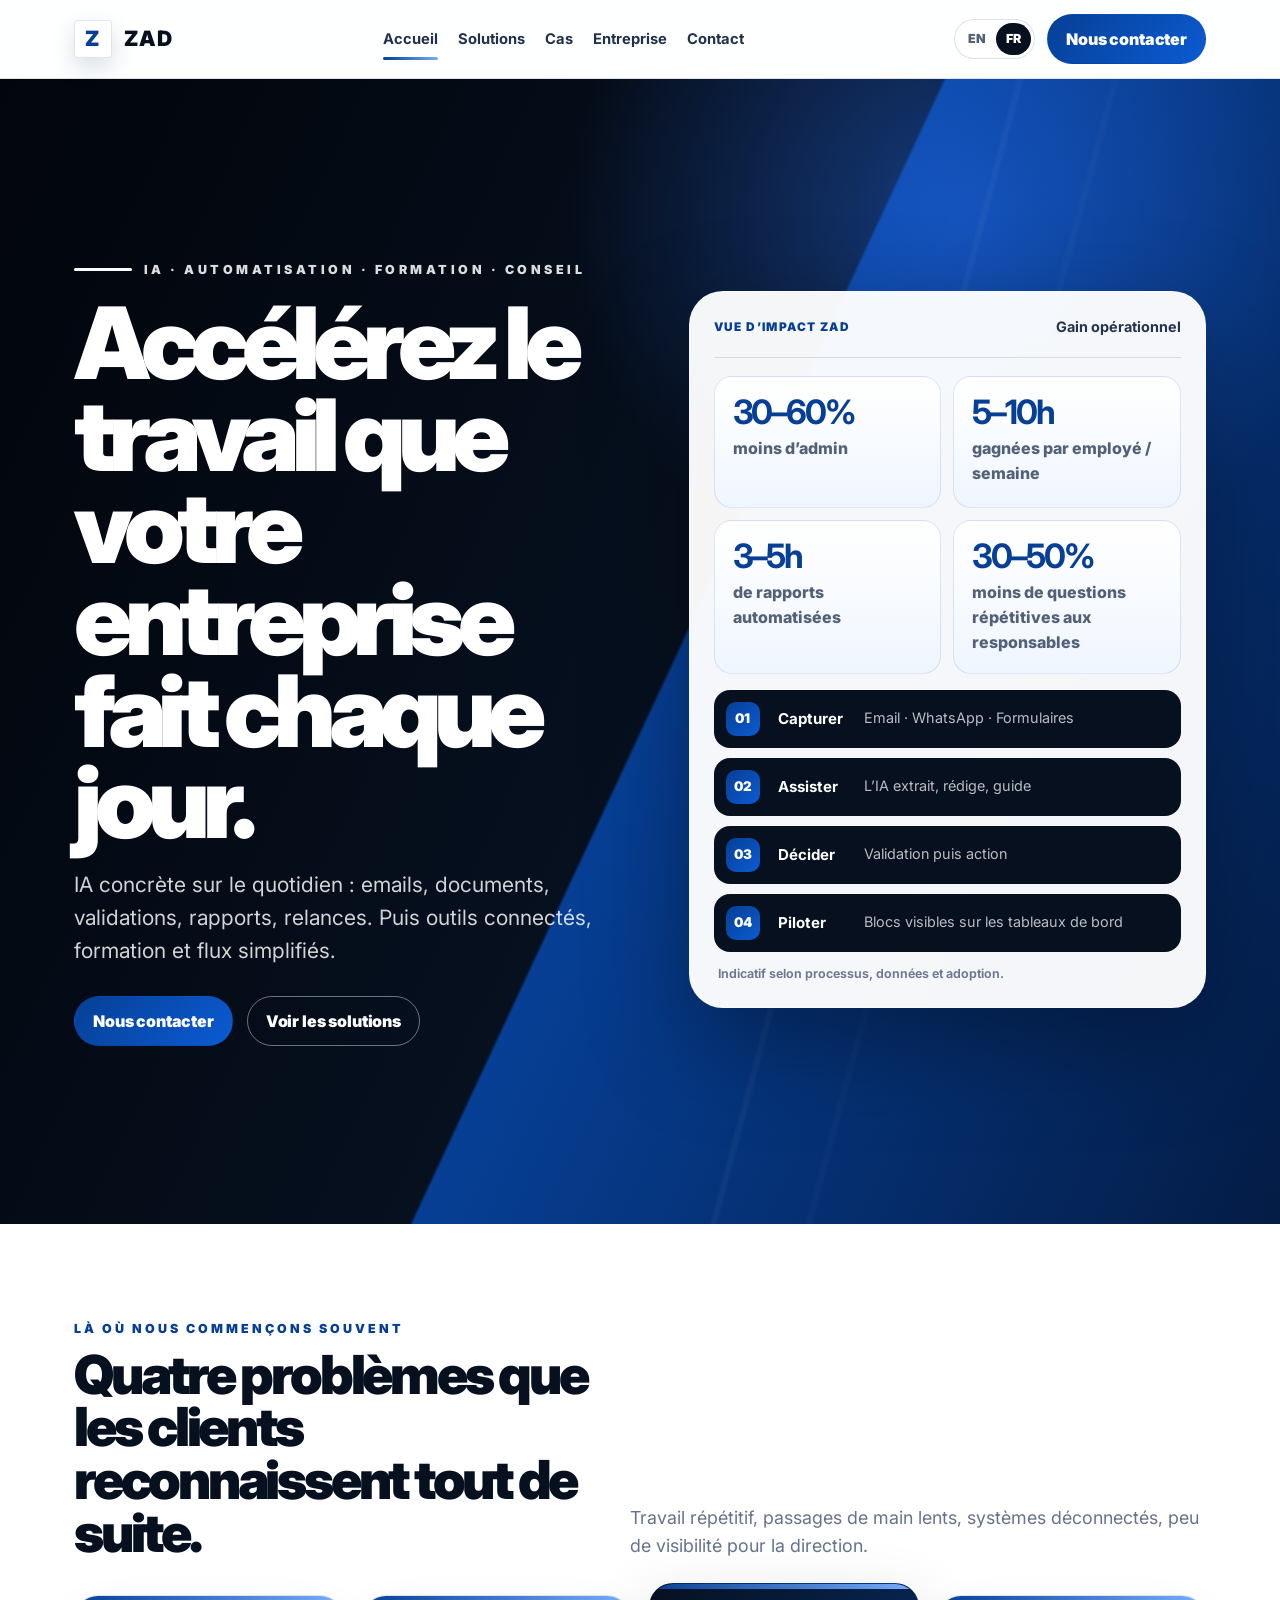
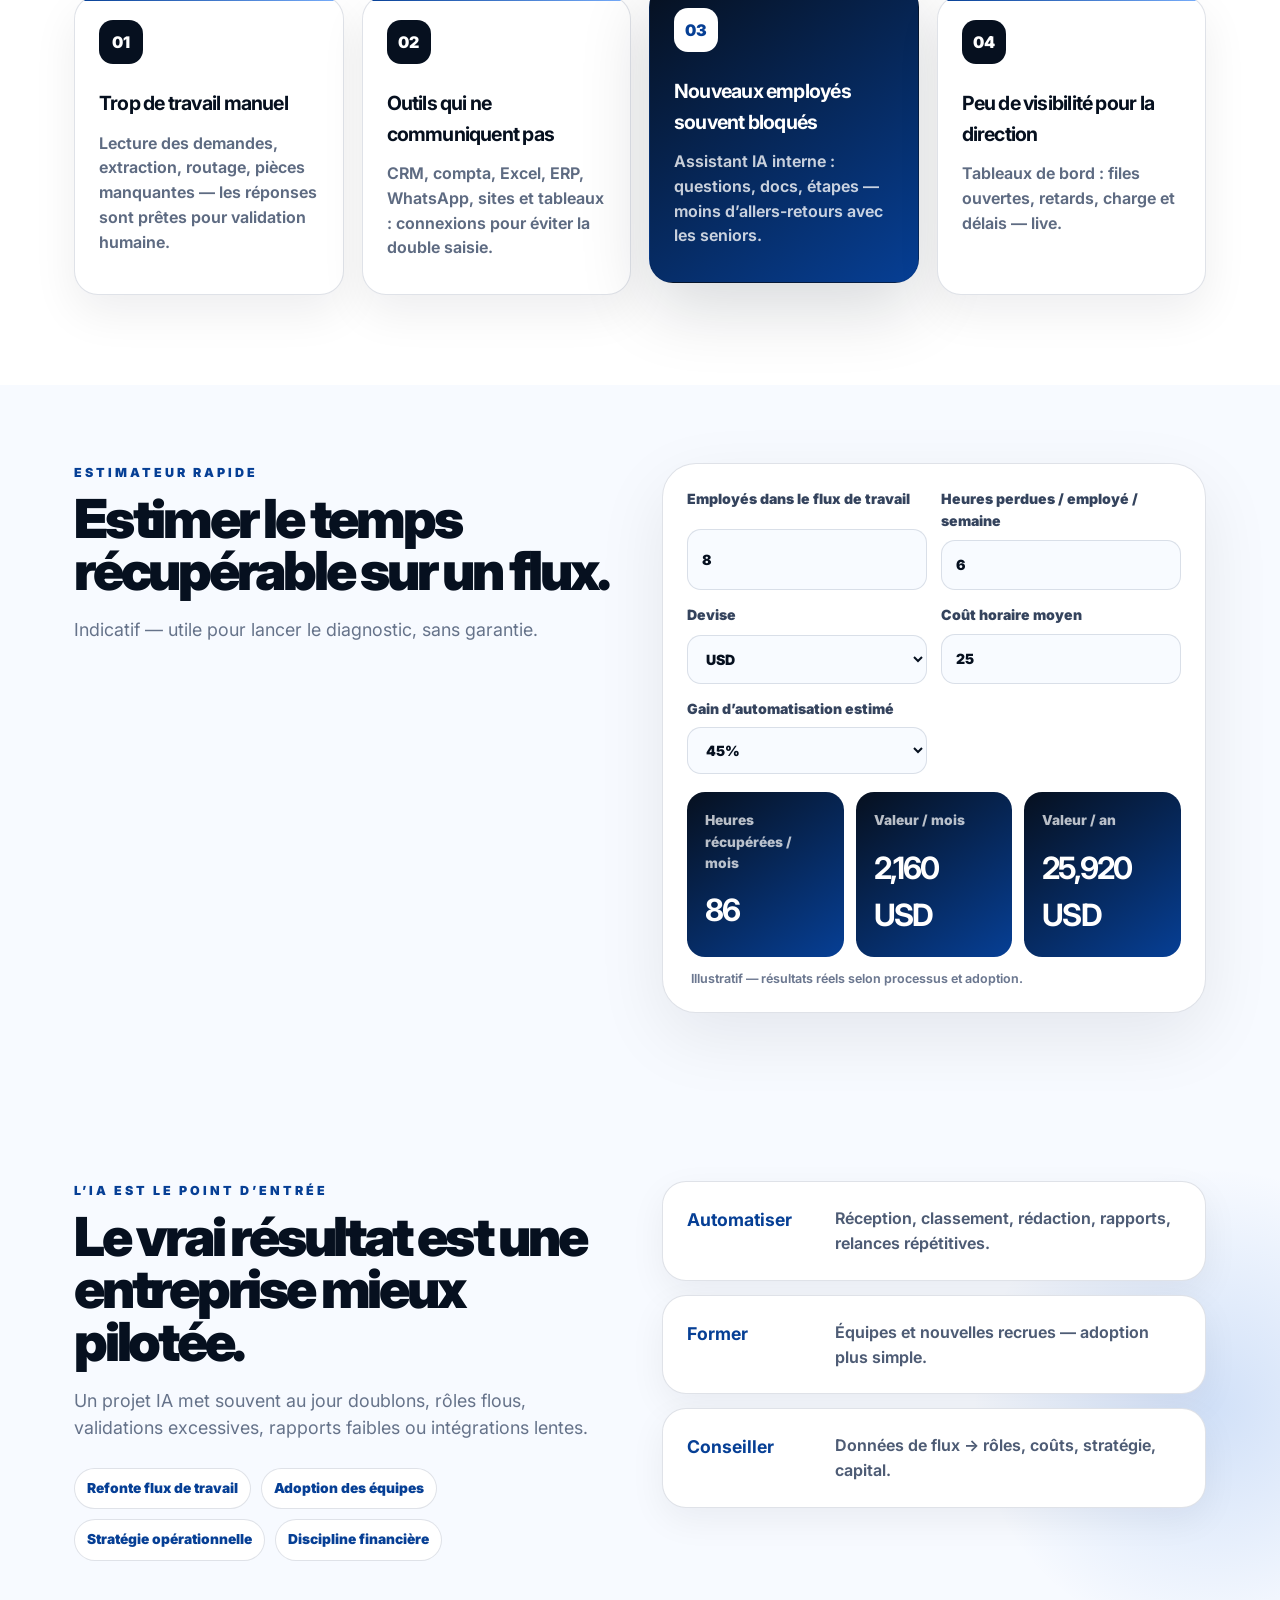
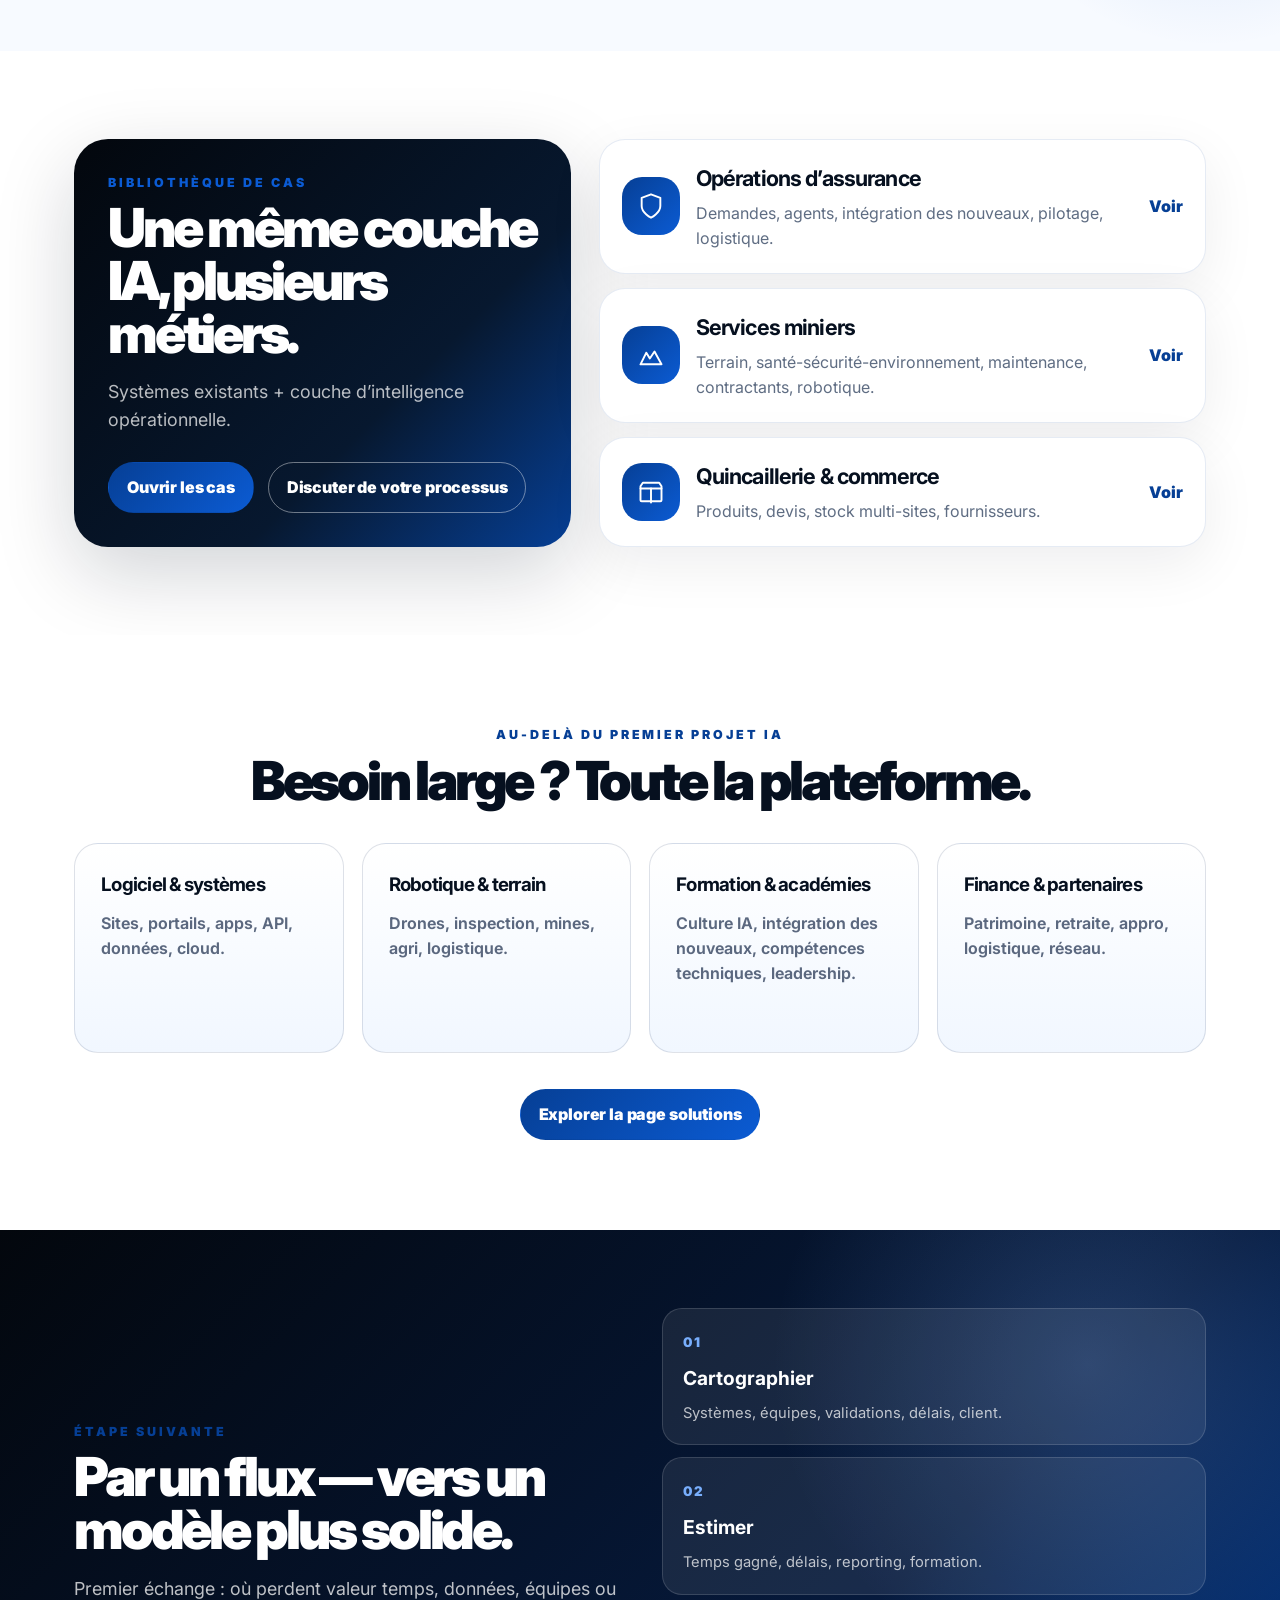
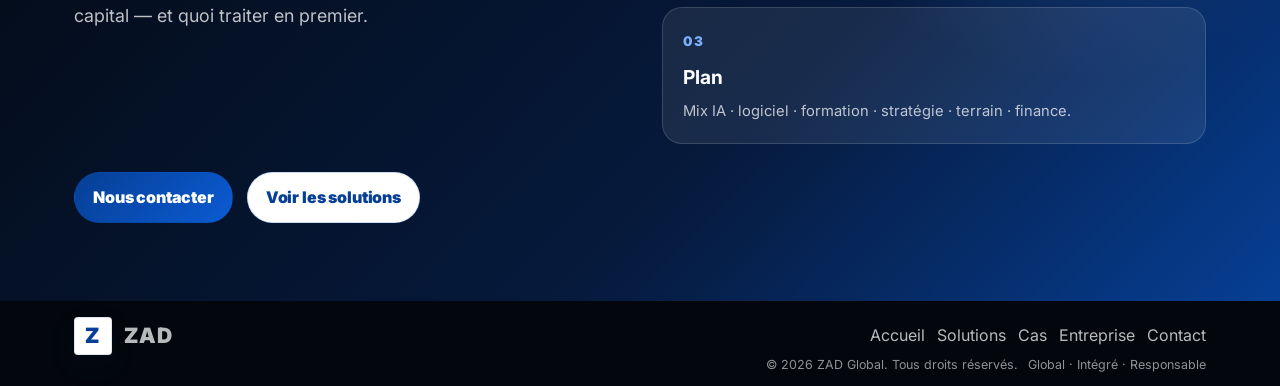
==== fr/index.html @ 989c5c4b "fr: clearer vocabulary, replace HSE anglicisms, align intake hints" ====
<!DOCTYPE html>

<html lang="fr">
<head>
<meta charset="utf-8"/>
<meta content="width=device-width, initial-scale=1" name="viewport"/>
<title>ZAD Global — IA pratique, logiciel, formation &amp; conseil</title>
<meta content="IA, logiciel, automatisation, formation, stratégie, robotique et finance — pour accélérer le travail réel." name="description"/>
<link href="https://fonts.googleapis.com" rel="preconnect"/>
<link crossorigin="" href="https://fonts.gstatic.com" rel="preconnect"/>
<link href="https://fonts.googleapis.com/css2?family=Inter:wght@500;650;700;800;900&amp;display=swap" rel="stylesheet"/>
<link href="../styles.css" rel="stylesheet"/>
</head>
<body><header class="site-header">
<div class="container navbar">
<a aria-label="Accueil ZAD" class="logo" href="index.html"><span class="logo-mark">Z</span><span>ZAD</span></a>
<nav class="nav-links" data-nav-links=""><a class="active" href="index.html">Accueil</a><a class="" href="services.html">Solutions</a><a class="" href="cases.html">Cas</a><a class="" href="about.html">Entreprise</a><a class="" href="contact.html">Contact</a></nav>
<div class="nav-actions">
<div aria-label="Choix de langue" class="lang-switch"><a class="" href="../index.html">EN</a><a class="active" href="index.html">FR</a></div>
<a class="btn btn-primary" href="contact.html">Nous contacter</a>
<button aria-expanded="false" class="menu-btn" data-menu-button="">Menu</button>
</div>
</div>
</header>
<main>
<section class="hero hero-v5">
<div class="container hero-inner v5-hero-inner">
<div class="hero-copy">
<div class="eyebrow">IA · Automatisation · Formation · Conseil</div>
<h1>Accélérez le travail que votre entreprise fait chaque jour.</h1>
<p class="lede">IA concrète sur le quotidien : emails, documents, validations, rapports, relances. Puis outils connectés, formation et flux simplifiés.</p>
<div class="hero-cta"><a class="btn btn-primary" href="contact.html">Nous contacter</a><a class="btn btn-outline" href="services.html">Voir les solutions</a></div>
<div class="mobile-proof-row"><div><strong>30–60%</strong><span>moins d’admin</span></div><div><strong>5–10h</strong><span>gagnées par employé / semaine</span></div></div>
</div>
<div aria-label="Vue d’impact ZAD" class="home-command-card">
<div class="command-head"><span>Vue d’impact ZAD</span><strong>Gain opérationnel</strong></div>
<div class="command-metrics">
<div><strong data-count-range="30–60%">30–60%</strong><span>moins d’admin</span></div>
<div><strong data-count-range="5–10h">5–10h</strong><span>gagnées par employé / semaine</span></div>
<div><strong data-count-range="3–5h">3–5h</strong><span>de rapports automatisées</span></div>
<div><strong data-count-range="30–50%">30–50%</strong><span>moins de questions répétitives aux responsables</span></div>
</div>
<div class="command-flow">
<div><small>01</small><b>Capturer</b><span>Email · WhatsApp · Formulaires</span></div>
<div><small>02</small><b>Assister</b><span>L’IA extrait, rédige, guide</span></div>
<div><small>03</small><b>Décider</b><span>Validation puis action</span></div>
<div><small>04</small><b>Piloter</b><span>Blocs visibles sur les tableaux de bord</span></div>
</div>
<p class="mini-disclaimer">Indicatif selon processus, données et adoption.</p>
</div>
</div>
</section>
<section class="white practical-starts">
<div class="container">
<div class="section-head-row">
<div>
<p class="section-kicker">Là où nous commençons souvent</p>
<h2 class="section-title">Quatre problèmes que les clients reconnaissent tout de suite.</h2>
</div>
<p class="section-lede">Travail répétitif, passages de main lents, systèmes déconnectés, peu de visibilité pour la direction.</p>
</div>
<div class="start-grid mt-36">
<article class="start-card"><span>01</span><h3>Trop de travail manuel</h3><p>Lecture des demandes, extraction, routage, pièces manquantes — les réponses sont prêtes pour validation humaine.</p></article>
<article class="start-card"><span>02</span><h3>Outils qui ne communiquent pas</h3><p>CRM, compta, Excel, ERP, WhatsApp, sites et tableaux : connexions pour éviter la double saisie.</p></article>
<article class="start-card featured"><span>03</span><h3>Nouveaux employés souvent bloqués</h3><p>Assistant IA interne : questions, docs, étapes — moins d’allers-retours avec les seniors.</p></article>
<article class="start-card"><span>04</span><h3>Peu de visibilité pour la direction</h3><p>Tableaux de bord : files ouvertes, retards, charge et délais — live.</p></article>
</div>
</div>
</section>
<section class="light roi-section" data-reveal="">
<div class="container split align-start">
<div>
<p class="section-kicker">Estimateur rapide</p>
<h2 class="section-title">Estimer le temps récupérable sur un flux.</h2>
<p class="section-lede">Indicatif — utile pour lancer le diagnostic, sans garantie.</p>
</div>
<div class="roi-calculator" data-roi-calculator="">
<div class="roi-grid">
<label>Employés dans le flux de travail<input data-roi-employees="" min="1" type="number" value="8"/></label>
<label>Heures perdues / employé / semaine<input data-roi-hours="" min="0" step="0.5" type="number" value="6"/></label>
<label>Devise<select data-roi-currency=""><option value="USD">USD</option><option selected="" value="EUR">EUR</option><option value="GBP">GBP</option><option value="CAD">CAD</option><option value="XOF">XOF</option><option value="NGN">NGN</option><option value="GHS">GHS</option><option value="ZAR">ZAR</option><option value="RWF">RWF</option></select></label>
<label>Coût horaire moyen<input data-roi-rate="" min="0" type="number" value="25"/></label>
<label>Gain d’automatisation estimé<select data-roi-lift=""><option value="0.3">30%</option><option selected="" value="0.45">45%</option><option value="0.6">60%</option></select></label>
</div>
<div class="roi-results">
<div><span>Heures récupérées / mois</span><strong data-roi-monthly-hours="">86</strong></div>
<div><span>Valeur / mois</span><strong data-roi-monthly-value="">2 160 EUR</strong></div>
<div><span>Valeur / an</span><strong data-roi-yearly-value="">25 920 EUR</strong></div>
</div>
<p class="mini-disclaimer">Illustratif — résultats réels selon processus et adoption.</p>
</div>
</div>
</section>
<section class="light ai-entry-section">
<div class="container split align-start">
<div>
<p class="section-kicker">L’IA est le point d’entrée</p>
<h2 class="section-title">Le vrai résultat est une entreprise mieux pilotée.</h2>
<p class="section-lede">Un projet IA met souvent au jour doublons, rôles flous, validations excessives, rapports faibles ou intégrations lentes.</p>
<div class="mini-pill-row"><span>Refonte flux de travail</span><span>Adoption des équipes</span><span>Stratégie opérationnelle</span><span>Discipline financière</span></div>
</div>
<div class="lift-pane">
<div class="lift-row"><strong>Automatiser</strong><span>Réception, classement, rédaction, rapports, relances répétitives.</span></div>
<div class="lift-row"><strong>Former</strong><span>Équipes et nouvelles recrues — adoption plus simple.</span></div>
<div class="lift-row"><strong>Conseiller</strong><span>Données de flux → rôles, coûts, stratégie, capital.</span></div>
</div>
</div>
</section>
<section class="white home-case-teaser case-library-teaser" data-reveal="">
<div class="container">
<div class="case-library-panel">
<div class="case-library-copy">
<p class="section-kicker">Bibliothèque de cas</p>
<h2 class="section-title">Une même couche IA, plusieurs métiers.</h2>
<p class="section-lede">Systèmes existants + couche d’intelligence opérationnelle.</p>
<div class="hero-cta"><a class="btn btn-primary" href="cases.html">Ouvrir les cas</a><a class="btn btn-outline" href="contact.html">Discuter de votre processus</a></div>
</div>
<div aria-label="Cas d’usage principaux" class="case-library-cards">
<a class="case-library-card" href="cases.html#insurance"><span class="case-icon" aria-hidden="true"><svg xmlns="http://www.w3.org/2000/svg" viewBox="0 0 24 24" fill="none" stroke="currentColor" stroke-width="1.65" stroke-linecap="round" stroke-linejoin="round"><path d="M12 22s8-4 8-10V5l-8-3-8 3v7c0 6 8 10 8 10z"/></svg></span><div><h3>Opérations d’assurance</h3><p>Demandes, agents, intégration des nouveaux, pilotage, logistique.</p></div><span>Voir</span></a>
<a class="case-library-card" href="cases.html#mining"><span class="case-icon" aria-hidden="true"><svg xmlns="http://www.w3.org/2000/svg" viewBox="0 0 24 24" fill="none" stroke="currentColor" stroke-width="1.65" stroke-linecap="round" stroke-linejoin="round"><path d="M3 20h18l-6-11-4 6-3-5-5 10z"/></svg></span><div><h3>Services miniers</h3><p>Terrain, santé-sécurité-environnement, maintenance, contractants, robotique.</p></div><span>Voir</span></a>
<a class="case-library-card" href="cases.html#commerce"><span class="case-icon" aria-hidden="true"><svg xmlns="http://www.w3.org/2000/svg" viewBox="0 0 24 24" fill="none" stroke="currentColor" stroke-width="1.65" stroke-linecap="round" stroke-linejoin="round"><path d="M3 9h18v10a1 1 0 0 1-1 1H4a1 1 0 0 1-1-1V9z"/><path d="M3 9V7l2-3h14l2 3v2"/><path d="M12 9v12"/></svg></span><div><h3>Quincaillerie &amp; commerce</h3><p>Produits, devis, stock multi-sites, fournisseurs.</p></div><span>Voir</span></a>
</div>
</div>
</div>
</section>
<section class="white home-broader-platform">
<div class="container">
<p class="section-kicker center">Au-delà du premier projet IA</p>
<h2 class="section-title max-center center">Besoin large ? Toute la plateforme.</h2>
<div class="broad-grid mt-36">
<article><h3>Logiciel &amp; systèmes</h3><p>Sites, portails, apps, API, données, cloud.</p></article>
<article><h3>Robotique &amp; terrain</h3><p>Drones, inspection, mines, agri, logistique.</p></article>
<article><h3>Formation &amp; académies</h3><p>Culture IA, intégration des nouveaux, compétences techniques, leadership.</p></article>
<article><h3>Finance &amp; partenaires</h3><p>Patrimoine, retraite, appro, logistique, réseau.</p></article>
</div>
<div class="center mt-36"><a class="btn btn-primary" href="services.html#service-map">Explorer la page solutions</a></div>
</div>
</section>
<section class="band-dark compact-band">
<div class="container split">
<div>
<p class="section-kicker">Étape suivante</p>
<h2 class="section-title">Par un flux — vers un modèle plus solide.</h2>
<p class="section-lede">Premier échange : où perdent valeur temps, données, équipes ou capital — et quoi traiter en premier.</p>
</div>
<div class="process compact-process"><div class="step"><small>01</small><strong>Cartographier</strong><p>Systèmes, équipes, validations, délais, client.</p></div><div class="step"><small>02</small><strong>Estimer</strong><p>Temps gagné, délais, reporting, formation.</p></div><div class="step"><small>03</small><strong>Plan</strong><p>Mix IA · logiciel · formation · stratégie · terrain · finance.</p></div></div>
</div>
<div class="container"><div class="hero-cta"><a class="btn btn-primary" href="contact.html">Nous contacter</a><a class="btn btn-secondary" href="services.html">Voir les solutions</a></div></div>
</section>
</main>
<footer class="footer">
<div class="container">
<div class="footer-grid">
<div>
<a aria-label="Accueil ZAD" class="logo" href="index.html"><span class="logo-mark">Z</span><span>ZAD</span></a>
<p>Technologie, équipes, terrain et capital — un partenaire intégré.</p>
<form class="newsletter" data-static-form=""><input placeholder="Votre email" type="email"/><button class="btn btn-primary" type="submit">Envoyer</button></form>
</div>
<div><h4>Navigation</h4><div class="footer-links"><a href="index.html">Accueil</a><a href="services.html">Solutions</a><a href="cases.html">Cas</a><a href="about.html">Entreprise</a><a href="contact.html">Contact</a></div></div>
<div><h4>Solutions</h4><div class="footer-links"><a href="services.html#digital">Logiciel &amp; IA</a><a href="services.html#robotics">Robotique &amp; terrain</a><a href="services.html#people">Formation</a><a href="services.html#strategy">Stratégie</a><a href="services.html#capital">Finance &amp; partenaires</a></div></div>
<div><h4>Contact</h4><p>info@zadglobal.org<br/>Kigali Heights, 4th Floor East Wing<br/>Kigali, Rwanda</p><div class="footer-links"><a href="contact.html">Envoyer un message</a></div></div>
</div>
<div class="footer-bottom"><span>© 2026 ZAD Global. Tous droits réservés.</span><span>Global · Intégré · Responsable</span></div>
</div>
</footer>
<script src="../script.js"></script></body></html>
---- styles.css ----
:root {
  --ink: #06101f;
  --black: #03070d;
  --navy: #061a3d;
  --blue: #063f95;
  --blue-2: #0b5bd3;
  --blue-3: #78aefc;
  --ice: #eef5ff;
  --paper: #ffffff;
  --muted: #66738a;
  --line: rgba(9, 37, 82, .13);
  --shadow: 0 24px 70px rgba(6, 16, 31, .16);
  --radius-xl: 34px;
  --radius-lg: 24px;
  --radius-md: 18px;
  --max: 1180px;
}

* { box-sizing: border-box; }
html { scroll-behavior: smooth; }
body {
  margin: 0;
  font-family: Inter, ui-sans-serif, system-ui, -apple-system, BlinkMacSystemFont, "Segoe UI", sans-serif;
  color: var(--ink);
  background: #f7faff;
  line-height: 1.55;
}
a { color: inherit; text-decoration: none; }
img { max-width: 100%; display: block; }
.container { max-width: var(--max); margin: 0 auto; padding: 0 24px; }

/* Header */
.site-header {
  position: sticky;
  top: 0;
  z-index: 50;
  background: rgba(255,255,255,.86);
  backdrop-filter: blur(18px);
  border-bottom: 1px solid var(--line);
}
.navbar {
  min-height: 78px;
  display: flex;
  align-items: center;
  justify-content: space-between;
  gap: 24px;
}
.logo {
  display: inline-flex;
  align-items: center;
  gap: 12px;
  font-weight: 900;
  letter-spacing: .05em;
  font-size: 1.32rem;
}
.logo-mark {
  width: 38px;
  height: 38px;
  border-radius: 4px;
  display: grid;
  place-items: center;
  background: #fff;
  color: var(--blue);
  box-shadow: 0 10px 24px rgba(7, 31, 82, .15);
  font-weight: 950;
  border: 1px solid rgba(9, 37, 82, .12);
}
.nav-links { display: flex; align-items: center; gap: 20px; }
.nav-links a {
  font-weight: 700;
  font-size: .92rem;
  color: #21314b;
  position: relative;
}
.nav-links a.active::after,
.nav-links a:hover::after {
  content: "";
  position: absolute;
  left: 0;
  right: 0;
  bottom: -10px;
  height: 3px;
  border-radius: 8px;
  background: linear-gradient(90deg, var(--blue), var(--blue-3));
}
.nav-actions { display: flex; align-items: center; gap: 12px; }
.lang-switch {
  display: inline-flex;
  border: 1px solid var(--line);
  border-radius: 999px;
  padding: 3px;
  background: #fff;
}
.lang-switch a {
  padding: 6px 10px;
  border-radius: 999px;
  font-size: .78rem;
  font-weight: 900;
  color: #526078;
}
.lang-switch a.active { background: var(--ink); color: #fff; }
.menu-btn {
  display: none;
  border: 0;
  background: var(--ink);
  color: transparent;
  padding: 0;
  width: 44px;
  height: 44px;
  border-radius: 12px;
  position: relative;
  font-size: 0;
  cursor: pointer;
}
.menu-btn::before,
.menu-btn::after {
  content: "";
  position: absolute;
  left: 11px;
  right: 11px;
  height: 2px;
  border-radius: 2px;
  background: #fff;
  transition: transform .2s ease, top .2s ease, box-shadow .2s ease;
}
.menu-btn::before {
  top: 15px;
  box-shadow: 0 6px 0 #fff;
}
.menu-btn::after {
  top: 27px;
}
.menu-btn[aria-expanded="true"]::before {
  top: 21px;
  box-shadow: none;
  transform: rotate(45deg);
}
.menu-btn[aria-expanded="true"]::after {
  top: 21px;
  transform: rotate(-45deg);
}

.mobile-advanced-toggle-btn {
  display: none;
  width: 100%;
  border: 1px solid rgba(6,63,149,.18);
  border-radius: 14px;
  background: #eef5ff;
  color: #1d2f4d;
  font: inherit;
  font-weight: 900;
  padding: 12px 14px;
  margin: 0 0 12px;
  text-align: left;
  cursor: pointer;
}

.mobile-proof-row {
  display: none;
}

.mobile-accordion-toggle {
  display: none;
  width: 100%;
  border: 1px solid rgba(6,63,149,.18);
  border-radius: 14px;
  background: #eef5ff;
  color: #1d2f4d;
  font: inherit;
  font-weight: 900;
  padding: 12px 14px;
  margin: 10px 0 12px;
  text-align: left;
  cursor: pointer;
}

/* Buttons */
.btn {
  display: inline-flex;
  align-items: center;
  justify-content: center;
  gap: 8px;
  min-height: 46px;
  padding: 12px 18px;
  border-radius: 999px;
  border: 1px solid transparent;
  font-weight: 900;
  letter-spacing: -.01em;
  transition: .2s transform ease, .2s box-shadow ease, .2s background ease;
}
.btn:hover { transform: translateY(-2px); box-shadow: 0 16px 35px rgba(6, 63, 149, .22); }
.btn-primary { background: linear-gradient(135deg, var(--blue), var(--blue-2)); color: #fff; }
.btn-secondary { background: #fff; color: var(--blue); border-color: rgba(11, 91, 211, .2); }
.btn-dark { background: var(--ink); color: #fff; }
.btn-outline { background: transparent; color: #fff; border-color: rgba(255,255,255,.42); }

/* Hero */
.hero {
  position: relative;
  overflow: hidden;
  background: radial-gradient(circle at 75% 12%, rgba(42, 116, 255, .42), transparent 28%), linear-gradient(115deg, #02050b 0%, #06101f 52%, #063f95 52.2%, #041c45 100%);
  color: #fff;
}
.hero::after {
  content: "";
  position: absolute;
  inset: 0;
  opacity: .3;
  background-image: linear-gradient(105deg, transparent 0 64%, rgba(255,255,255,.12) 64.2% 64.4%, transparent 64.6%), linear-gradient(105deg, transparent 0 70%, rgba(255,255,255,.08) 70.2% 70.4%, transparent 70.6%);
  pointer-events: none;
}
.hero-inner {
  position: relative;
  z-index: 2;
  min-height: 680px;
  display: grid;
  grid-template-columns: 1.05fr .95fr;
  align-items: center;
  gap: 52px;
  padding: 84px 24px 88px;
}
.eyebrow {
  display: inline-flex;
  align-items: center;
  gap: 12px;
  font-size: .78rem;
  letter-spacing: .28em;
  text-transform: uppercase;
  font-weight: 900;
  color: rgba(255,255,255,.86);
}
.eyebrow::before { content: ""; width: 58px; height: 3px; background: #fff; border-radius: 10px; }
h1, .h1 {
  margin: 18px 0 18px;
  font-size: clamp(3.1rem, 7vw, 6.9rem);
  line-height: .92;
  letter-spacing: -.075em;
  font-weight: 950;
}
.gradient-text { color: #74aafc; }
.hero p.lede {
  color: rgba(255,255,255,.82);
  font-size: clamp(1.05rem, 2vw, 1.32rem);
  max-width: 670px;
}
.hero-cta { display: flex; gap: 14px; flex-wrap: wrap; margin-top: 28px; }
.hero-card {
  border-radius: var(--radius-xl);
  background: rgba(255,255,255,.08);
  border: 1px solid rgba(255,255,255,.2);
  box-shadow: 0 30px 90px rgba(0,0,0,.35);
  padding: 24px;
  backdrop-filter: blur(18px);
}
.dashboard-top {
  display: flex;
  justify-content: space-between;
  gap: 10px;
  margin-bottom: 18px;
}
.pill {
  display: inline-flex;
  align-items: center;
  padding: 7px 11px;
  border-radius: 999px;
  background: rgba(122, 174, 252, .16);
  color: #cfe2ff;
  font-size: .75rem;
  font-weight: 900;
  border: 1px solid rgba(122, 174, 252, .22);
}
.metric-grid { display: grid; grid-template-columns: repeat(2,1fr); gap: 14px; }
.metric-box { background: rgba(255,255,255,.95); color: var(--ink); padding: 18px; border-radius: 18px; min-height: 118px; }
.metric-box strong { display:block; color: var(--blue); font-size: 2rem; letter-spacing: -.05em; line-height: 1; }
.metric-box span { color: #53617a; font-weight: 750; font-size: .94rem; }
.flow-list { display: grid; gap: 10px; margin-top: 16px; }
.flow-item { display:flex; align-items:center; gap:10px; padding: 11px 12px; border-radius: 15px; background: rgba(255,255,255,.08); border: 1px solid rgba(255,255,255,.14); color: rgba(255,255,255,.92); font-weight: 750; }
.dot { width: 10px; height: 10px; border-radius:999px; background: var(--blue-3); box-shadow: 0 0 0 5px rgba(122,174,252,.16); }

/* Sections */
section { padding: 90px 0; }
.section-kicker { color: var(--blue); font-size:.78rem; text-transform:uppercase; letter-spacing:.24em; font-weight:950; margin: 0 0 10px; }
.section-title { margin:0; font-size: clamp(2.2rem, 4.2vw, 4.2rem); letter-spacing:-.06em; line-height:.98; font-weight:950; }
.section-lede { font-size: 1.12rem; color: var(--muted); max-width: 760px; margin: 18px 0 0; }
.split { display:grid; grid-template-columns: 1fr 1fr; gap: 44px; align-items:center; }
.grid-3 { display:grid; grid-template-columns: repeat(3, 1fr); gap: 18px; }
.grid-2 { display:grid; grid-template-columns: repeat(2, 1fr); gap: 18px; }
.card {
  background: #fff;
  border: 1px solid var(--line);
  border-radius: var(--radius-lg);
  padding: 26px;
  box-shadow: 0 14px 40px rgba(6,16,31,.06);
}
.card.dark { background: linear-gradient(140deg, #03070d, #071a39); color: #fff; border-color: rgba(255,255,255,.13); }
.card h3 { margin: 0 0 10px; font-size: 1.35rem; letter-spacing: -.03em; line-height: 1.08; }
.card p { margin:0; color: #66738a; }
.card.dark p { color: rgba(255,255,255,.72); }
.number-badge { width: 42px; height:42px; border-radius: 12px; display:grid; place-items:center; background: linear-gradient(135deg,var(--blue),var(--blue-2)); color:#fff; font-weight:950; margin-bottom: 18px; }

.stats-band {
  margin-top: -56px;
  position: relative;
  z-index: 5;
}
.stats-card {
  background:#fff;
  border: 1px solid var(--line);
  border-radius: var(--radius-lg);
  box-shadow: var(--shadow);
  display:grid;
  grid-template-columns: repeat(4, 1fr);
  overflow:hidden;
}
.stat { padding: 26px; border-right: 1px solid var(--line); }
.stat:last-child { border-right:0; }
.stat strong { display:block; color: var(--blue); font-size: clamp(2rem, 4vw, 3rem); line-height: .95; letter-spacing:-.055em; }
.stat span { display:block; color: #4f5f77; font-weight:800; margin-top:7px; }
.stat small { display:block; color:#7a8496; margin-top:6px; font-size:.78rem; }

.service-strip { background: #fff; }
.service-card { min-height: 260px; display:flex; flex-direction:column; justify-content:space-between; }
.service-card ul { margin: 18px 0 0; padding: 0; list-style: none; display:grid; gap:8px; }
.service-card li { color:#53617a; font-weight:650; }
.service-card li::before { content:"•"; color:var(--blue); font-weight:950; margin-right:8px; }

.usecase { background: linear-gradient(180deg,#f7faff,#eef5ff); }
.case-shell {
  display:grid;
  grid-template-columns: .9fr 1.1fr;
  gap: 24px;
  align-items:stretch;
  margin-top: 36px;
}
.case-panel {
  background: #03070d;
  color: #fff;
  border-radius: 30px;
  padding: 28px;
  box-shadow: 0 28px 80px rgba(3,7,13,.22);
  border:1px solid rgba(255,255,255,.12);
}
.case-tabs { display:flex; gap:0; margin: -10px -10px 24px; overflow:hidden; border-radius: 15px; }
.case-tabs span { flex:1; padding: 14px; text-align:center; font-weight:950; background: #062b6a; color:#82b4ff; text-transform:uppercase; font-size:.85rem; }
.case-tabs span:first-child { background: linear-gradient(135deg,var(--blue),var(--blue-2)); color:#fff; }
.case-panel h3 { margin: 0 0 10px; font-size:2rem; letter-spacing:-.05em; }
.case-panel h4 { margin: 24px 0 10px; color: var(--blue-3); font-size:1.7rem; letter-spacing:-.04em; }
.case-panel p { color: rgba(255,255,255,.78); }
.check-list { list-style:none; padding:0; margin:0; display:grid; gap:10px; }
.check-list li { display:flex; gap:10px; color:rgba(255,255,255,.88); }
.check-list li::before { content:""; flex:0 0 10px; height:10px; margin-top:8px; border-radius:999px; background: var(--blue-3); box-shadow:0 0 0 5px rgba(122,174,252,.14); }
.case-quote { margin-top: 22px; padding: 17px 18px; border-radius: 18px; background: linear-gradient(135deg,var(--blue),#0b4dac); font-weight:950; line-height:1.2; }

.feature-list { display:grid; gap:12px; }
.feature-row { display:flex; gap:15px; align-items:flex-start; padding: 18px; border:1px solid var(--line); border-radius: 18px; background:#fff; }
.feature-row strong { display:block; font-size:1.05rem; }
.feature-row span { display:block; color:#65728a; margin-top:2px; }

.band-dark { background: linear-gradient(135deg,#03070d,#061a3d 64%,#063f95); color:#fff; position:relative; overflow:hidden; }
.band-dark::before { content:""; position:absolute; inset:0; background: radial-gradient(circle at 85% 20%, rgba(122,174,252,.24), transparent 26%); opacity:.9; }
.band-dark > .container { position:relative; z-index:2; }
.band-dark .section-lede { color: rgba(255,255,255,.74); }
.process { display:grid; grid-template-columns: repeat(5, 1fr); gap: 12px; margin-top: 36px; }
.step { background: rgba(255,255,255,.08); border:1px solid rgba(255,255,255,.14); border-radius: 20px; padding: 20px; }
.step small { color: var(--blue-3); font-weight:950; letter-spacing:.15em; }
.step strong { display:block; margin:10px 0 8px; font-size:1.2rem; }
.step p { color: rgba(255,255,255,.72); margin:0; font-size:.92rem; }

.page-hero { background: linear-gradient(135deg,#03070d 0%, #06101f 54%, #063f95 100%); color:#fff; padding: 88px 0 76px; position:relative; overflow:hidden; }
.page-hero::after { content:""; position:absolute; right:-60px; top:-70px; width:440px; height:440px; border-radius:999px; background: radial-gradient(circle, rgba(122,174,252,.24), transparent 66%); }
.page-hero .container { position:relative; z-index:1; }
.page-hero h1 { max-width:900px; font-size: clamp(3rem,6vw,5.7rem); }
.page-hero p { max-width:790px; color:rgba(255,255,255,.78); font-size:1.18rem; }

.values { display:grid; grid-template-columns: repeat(4, 1fr); gap:16px; margin-top:36px; }
.value { padding:22px; border-radius:22px; background:#fff; border:1px solid var(--line); }
.value strong { display:block; color:var(--blue); margin-bottom:7px; }

.partner-table { overflow:hidden; border-radius: 24px; border:1px solid var(--line); background:#fff; }
.partner-row { display:grid; grid-template-columns: 1fr 2fr; border-bottom:1px solid var(--line); }
.partner-row:last-child { border-bottom:0; }
.partner-row strong, .partner-row span { padding: 18px 22px; }
.partner-row strong { background:#f2f7ff; color: var(--blue); }
.partner-row span { color:#5f6b81; }

.contact-wrap { display:grid; grid-template-columns: 1.05fr .95fr; gap: 26px; }
.form-card input, .form-card textarea, .newsletter input {
  width:100%;
  border:1px solid var(--line);
  border-radius: 15px;
  padding: 15px 16px;
  font: inherit;
  background:#fff;
  outline:none;
}
.form-card label { display:block; font-weight:800; margin: 13px 0 7px; }
.form-card textarea { min-height: 150px; resize: vertical; }
.info-card { display:grid; gap:16px; }
.info-item { background:#fff; border:1px solid var(--line); border-radius: 20px; padding: 22px; }
.info-item strong { display:block; font-size:1.1rem; margin-bottom:8px; }
.info-item p { margin:0; color:#617089; }

.footer {
  background:#03070d;
  color:#fff;
  padding: 16px 0 12px;
}
.footer-grid { display:flex; align-items:center; justify-content:space-between; gap:14px; }
.footer a, .footer p { color: rgba(255,255,255,.72); }
.footer h4 { display:none; }
.footer-links { display:flex; flex-wrap:wrap; gap:12px; }
.newsletter { display:flex; gap:8px; margin-top:14px; }
.newsletter input { min-width:0; background:rgba(255,255,255,.07); color:#fff; border-color:rgba(255,255,255,.14); }
.footer-bottom { border-top:0; margin-top:0; padding-top:0; display:flex; justify-content:flex-end; gap:10px; color:rgba(255,255,255,.56); font-size:.78rem; }

/* Global compact footer cleanup: remove repeated sections and signup form */
.footer .newsletter { display: none !important; }
.footer .footer-grid > div:nth-child(3),
.footer .footer-grid > div:nth-child(4) { display: none; }
.footer .footer-grid > div:first-child { display:flex; align-items:center; gap:16px; }
.footer .footer-grid > div:first-child p { display:none; }
.footer .footer-grid > div:first-child .logo { flex:0 0 auto; }
.footer .footer-grid > div:nth-child(2) { display:block; }

/* Utility */
.mt-24 { margin-top:24px; } .mt-36{margin-top:36px;} .mt-48{margin-top:48px;}
.light { background:#f7faff; }
.white { background:#fff; }
.center { text-align:center; }
.max-center { max-width:820px; margin-left:auto; margin-right:auto; }

@media (max-width: 980px) {
  .menu-btn { display:inline-flex; }
  .nav-links {
    position:absolute;
    left: 24px;
    right: 24px;
    top: 78px;
    display:none;
    flex-direction:column;
    align-items:flex-start;
    padding: 18px;
    background:#fff;
    border:1px solid var(--line);
    border-radius: 18px;
    box-shadow: var(--shadow);
  }
  .nav-links.open { display:flex; }
  .hero-inner, .split, .case-shell, .contact-wrap { grid-template-columns: 1fr; }
  .hero-inner { padding-top: 64px; }
  .stats-card { grid-template-columns: repeat(2, 1fr); }
  .grid-3, .values, .process, .footer-grid { grid-template-columns: repeat(2, 1fr); }
}
@media (max-width: 640px) {
  .container { padding: 0 18px; }
  .nav-actions .btn { display:none; }
  .hero-inner { min-height: auto; padding: 58px 18px 88px; }
  h1, .h1 { font-size: clamp(2.85rem, 13vw, 4.4rem); }
  .stats-card, .grid-3, .grid-2, .values, .process, .footer-grid, .metric-grid { grid-template-columns: 1fr; }
  .stat { border-right:0; border-bottom:1px solid var(--line); }
  .stat:last-child { border-bottom:0; }
  .partner-row { grid-template-columns: 1fr; }
  .footer-grid { display:block; }
  .footer .container { padding-top: 4px; padding-bottom: 4px; }
  .footer .footer-grid > div:first-child { justify-content:center; margin-bottom:10px; }
  .footer .footer-grid > div:nth-child(2) .footer-links { justify-content:center; gap:10px 14px; }
  .footer .footer-grid > div:nth-child(2) .footer-links a { display:inline-block; padding:4px 0; font-size:.92rem; }
  .footer-bottom { justify-content:center; text-align:center; margin-top:10px; display:flex; flex-direction:column; gap:4px; }
  section { padding: 68px 0; }
}


/* Expanded Products & Services page */
.services-hero { background: radial-gradient(circle at 80% 5%, rgba(122,174,252,.28), transparent 28%), linear-gradient(120deg,#03070d 0%,#06101f 46%,#063f95 100%); }
.capability-map { display:grid; grid-template-columns: repeat(4, 1fr); gap:16px; }
.lane-card { position:relative; overflow:hidden; min-height:270px; padding:24px; border:1px solid var(--line); border-radius:24px; background:#fff; box-shadow:0 14px 40px rgba(6,16,31,.06); display:flex; flex-direction:column; justify-content:space-between; }
.lane-card::after { content:""; position:absolute; inset:auto -45px -55px auto; width:145px; height:145px; border-radius:999px; background:rgba(11,91,211,.08); }
.lane-card span { width:42px; height:42px; display:grid; place-items:center; border-radius:12px; background:#eef5ff; color:var(--blue); font-weight:950; margin-bottom:20px; }
.lane-card h3 { margin:0 0 10px; font-size:1.25rem; line-height:1.08; letter-spacing:-.035em; }
.lane-card p { color:#637188; margin:0 0 18px; }
.lane-card a { color:var(--blue); font-weight:950; position:relative; z-index:1; }
.lane-card.highlight { background:linear-gradient(145deg,#03070d,#061a3d 58%,#063f95); color:#fff; border-color:rgba(255,255,255,.12); }
.lane-card.highlight p { color:rgba(255,255,255,.74); }
.lane-card.highlight span { background:rgba(255,255,255,.12); color:#fff; border:1px solid rgba(255,255,255,.18); }
.lane-card.highlight a { color:#fff; }
.lane-card.accent { border-color:rgba(6,63,149,.22); background:linear-gradient(180deg,#fff,#eef5ff); }
.wide-split { grid-template-columns:.85fr 1.15fr; }
.service-deep-grid { display:grid; grid-template-columns:repeat(2, 1fr); gap:16px; }
.mini-card { background:#fff; border:1px solid var(--line); border-radius:22px; padding:22px; box-shadow:0 12px 34px rgba(6,16,31,.05); }
.mini-card h3 { margin:0 0 8px; letter-spacing:-.03em; font-size:1.22rem; }
.mini-card p { margin:0; color:#65728a; }
.sector-grid { display:grid; grid-template-columns:repeat(3,1fr); gap:16px; }
.sector-grid article { background:#fff; border:1px solid var(--line); border-radius:22px; padding:22px; min-height:185px; position:relative; overflow:hidden; }
.sector-grid article::before { content:""; position:absolute; left:0; top:0; bottom:0; width:5px; background:linear-gradient(180deg,var(--blue),var(--blue-3)); }
.sector-grid strong { display:block; color:var(--blue); font-size:1.12rem; margin-bottom:8px; }
.sector-grid span { color:#637188; }
.callout-row { display:flex; gap:18px; align-items:flex-start; padding:24px; border:1px solid rgba(11,91,211,.18); border-radius:24px; background:linear-gradient(135deg,#eef5ff,#fff); }
.callout-row strong { color:var(--blue); font-size:1.15rem; min-width:220px; }
.callout-row span { color:#53617a; }
.training-panel { border-radius:30px; padding:30px; color:#fff; background:radial-gradient(circle at 90% 0%, rgba(122,174,252,.25), transparent 35%), linear-gradient(135deg,#03070d,#061a3d 65%,#063f95); box-shadow:0 26px 70px rgba(6,16,31,.2); }
.training-panel h3 { margin:0 0 10px; font-size:2rem; letter-spacing:-.05em; }
.training-panel p { color:rgba(255,255,255,.76); margin:0; }
.mini-stats { display:grid; grid-template-columns:repeat(3,1fr); gap:10px; margin-top:22px; }
.mini-stats span { display:block; padding:14px; border-radius:16px; background:rgba(255,255,255,.09); border:1px solid rgba(255,255,255,.12); color:rgba(255,255,255,.78); font-size:.92rem; }
.mini-stats strong { display:block; color:#fff; font-size:1.2rem; }
.finance-section { position:relative; overflow:hidden; }
.finance-section::before { content:""; position:absolute; inset:0 auto auto 0; width:420px; height:420px; border-radius:999px; background:radial-gradient(circle,rgba(11,91,211,.1),transparent 68%); pointer-events:none; }
.finance-section .container { position:relative; }
.finance-hero-card { background:#03070d; color:#fff; border-radius:30px; padding:30px; border:1px solid rgba(255,255,255,.12); box-shadow:0 28px 80px rgba(3,7,13,.18); }
.finance-hero-card span { display:block; color:var(--blue-3); font-size:5rem; line-height:.9; letter-spacing:-.08em; font-weight:950; }
.finance-hero-card strong { display:block; font-size:1.35rem; letter-spacing:-.03em; margin:12px 0; }
.finance-hero-card p { color:rgba(255,255,255,.72); margin:0; }
.finance-table { border:1px solid var(--line); border-radius:26px; overflow:hidden; background:#fff; box-shadow:0 16px 45px rgba(6,16,31,.06); }
.finance-row { display:grid; grid-template-columns:.75fr 2fr; border-bottom:1px solid var(--line); }
.finance-row:last-child { border-bottom:0; }
.finance-row.head { background:linear-gradient(135deg,#061a3d,#063f95); color:#fff; }
.finance-row > span, .finance-row > p, .finance-row > strong { padding:18px 22px; margin:0; }
.finance-row > span { color:var(--blue); font-weight:950; background:#f4f8ff; }
.finance-row > p { color:#5f6b81; }
.finance-row.head strong { background:transparent; color:#fff; }
.disclosure-box { border-radius:20px; padding:18px 20px; background:#fff7e8; border:1px solid rgba(189,120,0,.18); color:#7b5a19; font-weight:700; }
@media (max-width: 1100px) { .capability-map { grid-template-columns:repeat(2, 1fr); } .sector-grid { grid-template-columns:repeat(2,1fr); } }
@media (max-width: 980px) { .wide-split { grid-template-columns:1fr; } }
@media (max-width: 640px) { .capability-map, .service-deep-grid, .sector-grid, .mini-stats { grid-template-columns:1fr; } .callout-row { flex-direction:column; } .callout-row strong { min-width:0; } .finance-row { grid-template-columns:1fr; } .finance-hero-card span { font-size:4rem; } }

/* Products & Services v3: compact service map */
.compact-hero { padding: 76px 0 68px; }
.compact-hero h1 { max-width: 980px; font-size: clamp(3rem, 6.4vw, 6.2rem); }
.compact-hero p { max-width: 850px; }
.section-head-row { display:grid; grid-template-columns: .95fr 1.05fr; gap: 34px; align-items:end; }
.section-head-row .section-lede { margin:0; max-width:none; }
.service-map-section { padding-bottom: 72px; }
.interactive-map { display:grid; grid-template-columns: 1.05fr .95fr; gap: 28px; align-items:stretch; margin-top:42px; }
.map-board {
  position: relative;
  min-height: 570px;
  border-radius: 34px;
  overflow:hidden;
  background: radial-gradient(circle at 50% 48%, rgba(122,174,252,.22), transparent 20%), linear-gradient(135deg, #03070d 0%, #06101f 56%, #063f95 100%);
  border: 1px solid rgba(255,255,255,.12);
  box-shadow: 0 26px 80px rgba(6,16,31,.18);
}
.map-board::before,
.map-board::after { content:""; position:absolute; inset: 70px; border:1px solid rgba(255,255,255,.16); border-radius:50%; }
.map-board::after { inset: 132px; opacity:.72; }
.map-core { position:absolute; left:50%; top:50%; transform:translate(-50%,-50%); width:178px; height:178px; border-radius:50%; display:grid; place-items:center; align-content:center; text-align:center; color:#fff; border:1px solid rgba(255,255,255,.25); background:rgba(255,255,255,.08); backdrop-filter:blur(14px); box-shadow:0 28px 80px rgba(0,0,0,.28); z-index:2; pointer-events:none; }
.map-core span { font-size:2.2rem; letter-spacing:.08em; font-weight:950; line-height:1; }
.map-core strong { font-size:.78rem; letter-spacing:.16em; text-transform:uppercase; max-width:120px; color:rgba(255,255,255,.74); }
.map-node { position:absolute; z-index:4; width:190px; min-height:74px; padding:13px 16px; display:flex; align-items:center; gap:10px; border:1px solid rgba(255,255,255,.18); border-radius:20px; background:rgba(255,255,255,.09); color:#fff; text-align:left; font:inherit; font-weight:900; cursor:pointer; box-shadow:0 16px 40px rgba(0,0,0,.2); transition:.2s transform ease,.2s background ease,.2s border-color ease; }
.map-node:hover, .map-node.active { transform: translateY(-4px); background:linear-gradient(135deg,var(--blue),var(--blue-2)); border-color:rgba(255,255,255,.38); }
.map-node span { width:10px; height:10px; display:block; flex:0 0 10px; border-radius:999px; background:#fff; box-shadow:0 0 0 6px rgba(255,255,255,.13); }
.panel-label { display:inline-flex; align-items:center; width:max-content; padding:8px 12px; border-radius:999px; background:#eef5ff; color:var(--blue)!important; font-size:.78rem!important; letter-spacing:.16em; text-transform:uppercase; font-weight:950; margin:0 0 22px!important; }
.node-1 { left: 7%; top: 13%; }
.node-2 { right: 8%; top: 13%; }
.node-3 { right: 1.25%; top: 45%; }
.node-4 { right: 16%; bottom: 10%; }
.node-5 { left: 16%; bottom: 10%; }
.node-6 { left: 1.25%; top: 45%; }
.node-2, .node-3, .node-4 { flex-direction: row-reverse; text-align: right; }
.map-detail-panel { border-radius: 34px; background:#fff; border:1px solid var(--line); box-shadow:0 20px 60px rgba(6,16,31,.08); padding:30px; display:flex; }
.service-panel { display:none; flex-direction:column; justify-content:center; min-height: 510px; }
.service-panel.active { display:flex; }
/* panel-number deprecated in v7; replaced by .panel-label */
.service-panel h3 { font-size: clamp(2rem, 3.2vw, 3.15rem); line-height:.96; letter-spacing:-.06em; margin:0 0 14px; }
.service-panel p { color:#5d6b82; font-size:1.08rem; margin:0 0 24px; }
.pill-grid { display:flex; flex-wrap:wrap; gap:10px; }
.pill-grid span { padding:10px 12px; border-radius:999px; background:#eef5ff; color:var(--blue); font-size:.88rem; font-weight:900; }
.impact-section { padding-top:74px; padding-bottom:74px; }
.impact-map { position:relative; min-height:520px; margin-top:40px; border-radius:34px; background:linear-gradient(135deg,#fff,#eef5ff); border:1px solid var(--line); overflow:hidden; box-shadow:0 24px 70px rgba(6,16,31,.08); }
.impact-track { position:absolute; inset:80px 110px; border:2px dashed rgba(6,63,149,.20); border-radius:36px; }
.impact-hub { position:absolute; left:50%; top:50%; transform:translate(-50%,-50%); width:250px; height:150px; display:grid; place-items:center; align-content:center; text-align:center; border-radius:26px; background:linear-gradient(135deg,#03070d,#061a3d 70%,#063f95); color:#fff; padding:20px; box-shadow:0 24px 70px rgba(6,16,31,.22); }
.impact-hub strong { font-size:1.5rem; line-height:1.05; letter-spacing:-.04em; }
.impact-hub small { display:block; color:rgba(255,255,255,.72); margin-top:8px; }
.impact-card { position:absolute; width:310px; min-height:165px; padding:22px; background:#fff; border:1px solid var(--line); border-radius:24px; box-shadow:0 16px 45px rgba(6,16,31,.08); }
.impact-card span { color:var(--blue); font-size:.74rem; letter-spacing:.2em; text-transform:uppercase; font-weight:950; }
.impact-card h3 { margin:8px 0 8px; font-size:1.45rem; line-height:1.05; letter-spacing:-.04em; }
.impact-card p { margin:0; color:#65728a; }
.impact-card.office { left:40px; top:38px; }
.impact-card.field { right:40px; top:38px; }
.impact-card.people { left:40px; bottom:38px; }
.impact-card.capital { right:40px; bottom:38px; }
.compact-services { padding-top:74px; }
.service-path-grid { display:grid; grid-template-columns:repeat(4, 1fr); gap:16px; }
.path-card { background:#fff; border:1px solid var(--line); border-radius:26px; padding:24px; box-shadow:0 16px 44px rgba(6,16,31,.06); min-height:320px; display:flex; flex-direction:column; }
.path-card h3 { margin:0 0 10px; font-size:1.5rem; line-height:1.04; letter-spacing:-.04em; }
.path-card p { color:#617089; margin:0 0 18px; }
.path-card ul { margin:auto 0 0; padding:0; list-style:none; display:grid; gap:8px; }
.path-card li { color:#4f5f77; font-weight:800; }
.path-card li::before { content:""; display:inline-block; width:8px; height:8px; border-radius:50%; background:var(--blue-2); margin-right:8px; }
.compact-band { padding:78px 0; }
.compact-process { grid-template-columns:1fr; margin-top:0; }
.final-cta { padding:76px 0; }
.cta-panel { border-radius:34px; background:linear-gradient(135deg,#03070d,#061a3d 65%,#063f95); color:#fff; padding:42px!important; display:flex; align-items:center; justify-content:space-between; gap:28px; box-shadow:0 26px 80px rgba(6,16,31,.18); }
.cta-panel h2 { margin:0 0 10px; font-size:clamp(2rem,4vw,4rem); line-height:.98; letter-spacing:-.06em; }
.cta-panel p { color:rgba(255,255,255,.75); max-width:780px; margin:0; }
.cta-panel .fine-print { font-size:.84rem; color:rgba(255,255,255,.56); margin-top:14px; }
.cta-panel .btn { flex:0 0 auto; background:#fff; color:var(--blue); }
.disclosure-box { background:#eef5ff; border:1px solid rgba(6,63,149,.18); color:#405371; }
@media (max-width: 1100px) {
  .interactive-map, .section-head-row { grid-template-columns:1fr; }
  .map-board { min-height:520px; }
  .service-panel { min-height:360px; }
  .service-path-grid { grid-template-columns:repeat(2,1fr); }
  .impact-card { width:280px; }
}
@media (max-width: 760px) {
  .compact-hero h1 { font-size: clamp(2.65rem, 13vw, 4rem); }
  .map-board { min-height:auto; padding:24px; display:grid; gap:12px; }
  .map-board::before, .map-board::after { display:none; }
  .map-core { position:relative; left:auto; top:auto; transform:none; width:auto; height:auto; border-radius:24px; min-height:104px; }
  .map-node { position:relative; left:auto; right:auto; top:auto; bottom:auto; width:100%; min-height:62px; }
  .map-node:hover, .map-node.active { transform:none; }
  .map-detail-panel { padding:22px; }
  .service-panel { min-height:auto; }
  .service-panel h3 { font-size:2rem; }
  .impact-map { min-height:auto; padding:22px; display:grid; gap:14px; }
  .impact-track, .impact-hub { position:relative; inset:auto; left:auto; top:auto; transform:none; width:auto; height:auto; min-height:100px; }
  .impact-card { position:relative; left:auto!important; right:auto!important; top:auto!important; bottom:auto!important; width:100%; }
  .service-path-grid { grid-template-columns:1fr; }
  .cta-panel { flex-direction:column; align-items:flex-start; padding:28px!important; }
}

/* Homepage v4: creative operating-system concept */
.hero-os {
  background:
    radial-gradient(circle at 82% 16%, rgba(122,174,252,.34), transparent 30%),
    radial-gradient(circle at 20% 88%, rgba(11,91,211,.18), transparent 32%),
    linear-gradient(116deg, #02050b 0%, #06101f 48%, #063f95 48.2%, #041c45 100%);
}
.hero-os h1 { max-width: 850px; }
.os-hero-inner { grid-template-columns: .98fr 1.02fr; }
.os-console {
  position: relative;
  border-radius: 38px;
  padding: 24px;
  min-height: 560px;
  overflow: hidden;
  background: rgba(255,255,255,.075);
  border: 1px solid rgba(255,255,255,.2);
  box-shadow: 0 34px 100px rgba(0,0,0,.36);
  backdrop-filter: blur(18px);
}
.os-console::before {
  content: "";
  position: absolute;
  inset: 18px;
  border-radius: 30px;
  border: 1px solid rgba(255,255,255,.12);
  pointer-events: none;
}
.console-top {
  display: flex;
  justify-content: space-between;
  gap: 12px;
  align-items: center;
  position: relative;
  z-index: 2;
  padding: 6px 6px 16px;
}
.console-top span {
  color: var(--blue-3);
  text-transform: uppercase;
  letter-spacing: .2em;
  font-size: .74rem;
  font-weight: 950;
}
.console-top strong {
  color: rgba(255,255,255,.82);
  font-size: .9rem;
}
.orbit-map {
  position: relative;
  height: 395px;
  border-radius: 30px;
  background:
    radial-gradient(circle at center, rgba(122,174,252,.16), transparent 28%),
    radial-gradient(circle at center, transparent 0 26%, rgba(255,255,255,.11) 26.2% 26.4%, transparent 26.6% 43%, rgba(255,255,255,.09) 43.2% 43.4%, transparent 43.6% 60%, rgba(255,255,255,.08) 60.2% 60.4%, transparent 60.6%);
}
.orbit-core {
  position: absolute;
  left: 50%; top: 50%; transform: translate(-50%,-50%);
  width: 150px; height: 150px;
  display: grid; place-items: center; align-content: center; text-align: center;
  border-radius: 999px;
  background: linear-gradient(135deg, #fff, #eef5ff);
  color: var(--ink);
  box-shadow: 0 22px 70px rgba(0,0,0,.28);
  z-index: 3;
}
.orbit-core span { font-size: 2.1rem; font-weight: 950; letter-spacing: .08em; line-height: 1; color: var(--blue); }
.orbit-core small { color: #526078; font-weight: 850; margin-top: 6px; }
.orbit-node {
  position: absolute;
  width: 112px; height: 52px;
  display: grid; place-items: center;
  border-radius: 16px;
  color: #fff;
  font-weight: 950;
  font-size: .9rem;
  background: rgba(255,255,255,.1);
  border: 1px solid rgba(255,255,255,.2);
  box-shadow: 0 14px 35px rgba(0,0,0,.22);
}
.orbit-node.n1 { left: 12%; top: 18%; }
.orbit-node.n2 { right: 16%; top: 13%; background: linear-gradient(135deg,var(--blue),var(--blue-2)); }
.orbit-node.n3 { right: 7%; top: 46%; }
.orbit-node.n4 { right: 21%; bottom: 12%; }
.orbit-node.n5 { left: 20%; bottom: 11%; }
.orbit-node.n6 { left: 6%; top: 48%; }
.console-flow {
  position: relative;
  z-index: 2;
  display: grid;
  grid-template-columns: auto 1fr auto 1fr auto 1fr auto;
  align-items: center;
  gap: 10px;
  margin-top: 18px;
  padding: 18px;
  border-radius: 22px;
  background: rgba(255,255,255,.08);
  border: 1px solid rgba(255,255,255,.13);
}
.console-flow span { color: rgba(255,255,255,.9); font-weight: 900; font-size: .9rem; }
.console-flow i { height: 2px; background: linear-gradient(90deg, var(--blue-3), transparent); border-radius: 999px; }
.problem-picker { padding-top: 76px; }
.problem-grid { display: grid; grid-template-columns: repeat(3,1fr); gap: 18px; }
.problem-card {
  display: block;
  min-height: 270px;
  padding: 24px;
  border-radius: 28px;
  background: #fff;
  border: 1px solid var(--line);
  box-shadow: 0 14px 40px rgba(6,16,31,.055);
  position: relative;
  overflow: hidden;
  transition: .2s transform ease, .2s box-shadow ease, .2s border-color ease;
}
.problem-card::before {
  content: "";
  position: absolute;
  inset: auto -40px -55px auto;
  width: 160px; height: 160px;
  border-radius: 999px;
  background: radial-gradient(circle, rgba(11,91,211,.12), transparent 68%);
}
.problem-card:hover { transform: translateY(-5px); border-color: rgba(6,63,149,.26); box-shadow: 0 22px 55px rgba(6,16,31,.1); }
.problem-card span {
  width: 44px; height: 44px;
  display: grid; place-items: center;
  border-radius: 14px;
  background: linear-gradient(135deg,var(--blue),var(--blue-2));
  color: #fff;
  font-weight: 950;
  margin-bottom: 22px;
}
.problem-card h3 { margin: 0 0 10px; font-size: 1.48rem; line-height: 1.04; letter-spacing: -.045em; }
.problem-card p { margin: 0 0 18px; color: #617089; }
.problem-card strong { color: var(--blue); position: relative; z-index: 1; }
.home-platform { padding-top: 78px; padding-bottom: 82px; }
.platform-stack { display: grid; grid-template-columns: 1fr auto 1fr auto 1fr auto 1.1fr; gap: 12px; align-items: stretch; }
.stack-card {
  border-radius: 28px;
  padding: 24px;
  min-height: 230px;
  background: #fff;
  border: 1px solid rgba(255,255,255,.16);
  box-shadow: 0 18px 50px rgba(0,0,0,.12);
}
.stack-card small { color: var(--blue); text-transform: uppercase; letter-spacing: .18em; font-weight: 950; }
.stack-card h3 { margin: 14px 0 10px; font-size: 1.45rem; line-height: 1.04; letter-spacing: -.045em; }
.stack-card p { margin: 0; color: #607089; }
.stack-card.outcome { background: linear-gradient(135deg,#03070d,#061a3d 70%,#063f95); color: #fff; }
.stack-card.outcome p { color: rgba(255,255,255,.74); }
.stack-card.outcome small { color: var(--blue-3); }
.stack-arrow {
  display: grid;
  place-items: center;
  color: #fff;
  font-weight: 950;
  font-size: 2rem;
  opacity: .86;
}
.before-after-card {
  border-radius: 34px;
  background: linear-gradient(135deg,#03070d,#061a3d 70%,#063f95);
  color: #fff;
  padding: 28px;
  display: grid;
  gap: 14px;
  box-shadow: 0 26px 80px rgba(6,16,31,.2);
}
.before-after-card div {
  border-radius: 24px;
  padding: 22px;
  background: rgba(255,255,255,.08);
  border: 1px solid rgba(255,255,255,.13);
}
.before-after-card span { display: block; color: var(--blue-3); font-weight: 950; text-transform: uppercase; letter-spacing: .18em; font-size: .76rem; margin-bottom: 10px; }
.before-after-card p { margin: 0; color: rgba(255,255,255,.78); }
.signal-board { display: grid; grid-template-columns: repeat(4,1fr); gap: 14px; }
.signal-step {
  position: relative;
  border-radius: 26px;
  padding: 24px;
  min-height: 180px;
  background: #fff;
  border: 1px solid var(--line);
  box-shadow: 0 16px 44px rgba(6,16,31,.06);
}
.signal-step:not(:last-child)::after {
  content: "";
  position: absolute;
  right: -15px; top: 50%; transform: translateY(-50%);
  width: 28px; height: 28px;
  border-radius: 999px;
  background: linear-gradient(135deg,var(--blue),var(--blue-2));
  box-shadow: 0 0 0 7px #f7faff;
  z-index: 2;
}
.signal-step small { color: var(--blue); font-weight: 950; }
.signal-step strong { display:block; font-size:1.35rem; letter-spacing:-.04em; margin:8px 0; }
.signal-step span { color:#637188; font-weight:800; }
.vertical-process { grid-template-columns: 1fr; margin-top: 0; }
@media (max-width: 1100px) {
  .os-hero-inner { grid-template-columns: 1fr; }
  .problem-grid { grid-template-columns: repeat(2,1fr); }
  .platform-stack { grid-template-columns: 1fr; }
  .stack-arrow { color: var(--blue); transform: rotate(90deg); min-height: 34px; }
  .signal-board { grid-template-columns: repeat(2,1fr); }
  .signal-step:not(:last-child)::after { display:none; }
}
@media (max-width: 640px) {
  .os-console { min-height: auto; padding: 18px; }
  .orbit-map { height: auto; display: grid; gap: 10px; background: rgba(255,255,255,.04); padding-top: 12px; }
  .orbit-core, .orbit-node { position: relative; left: auto!important; right: auto!important; top: auto!important; bottom: auto!important; transform: none; width: 100%; height: auto; min-height: 56px; border-radius: 16px; }
  .orbit-core { min-height: 96px; }
  .console-flow { grid-template-columns: 1fr; }
  .console-flow i { display:none; }
  .problem-grid, .signal-board { grid-template-columns: 1fr; }
}


/* V5 homepage refinement */
.hero-v5 .v5-hero-inner { grid-template-columns: 1fr .92fr; min-height: 720px; }
.hero-v5 h1 { font-size: clamp(3.25rem, 7.8vw, 6.6rem); max-width: 780px; }
.home-command-card {
  border-radius: var(--radius-xl);
  background: rgba(255,255,255,.96);
  color: var(--ink);
  padding: 24px;
  box-shadow: 0 34px 100px rgba(0,0,0,.34);
  border: 1px solid rgba(255,255,255,.4);
}
.command-head { display:flex; justify-content:space-between; align-items:center; gap:18px; padding-bottom:18px; border-bottom:1px solid var(--line); }
.command-head span { color: var(--blue); font-weight:950; letter-spacing:.12em; text-transform:uppercase; font-size:.74rem; }
.command-head strong { color:#26334b; font-size:.9rem; }
.command-metrics { display:grid; grid-template-columns: repeat(2,1fr); gap:12px; margin-top:18px; }
.command-metrics div { padding:18px; border-radius:18px; background:linear-gradient(180deg,#fff,#f0f6ff); border:1px solid rgba(6,63,149,.12); min-height:132px; }
.command-metrics strong { display:block; color:var(--blue); font-size:2.1rem; line-height:1; letter-spacing:-.06em; }
.command-metrics span { display:block; color:#526078; font-weight:800; margin-top:8px; }
.command-flow { display:grid; gap:10px; margin-top:16px; }
.command-flow div { display:grid; grid-template-columns:42px 76px 1fr; gap:10px; align-items:center; padding:12px; border-radius:16px; background:#06101f; color:#fff; }
.command-flow small { width:34px; height:34px; display:grid; place-items:center; border-radius:10px; background:linear-gradient(135deg,var(--blue),var(--blue-2)); font-weight:950; }
.command-flow b { font-size:.94rem; }
.command-flow span { color:rgba(255,255,255,.72); font-size:.9rem; }
.mini-disclaimer { margin:12px 4px 0; color:#6c7890; font-size:.78rem; font-weight:650; }
.practical-starts { padding-top:95px; }
.start-grid { display:grid; grid-template-columns:repeat(4,1fr); gap:18px; }
.start-card { position:relative; overflow:hidden; min-height:300px; background:#fff; border:1px solid var(--line); border-radius:var(--radius-lg); padding:24px; box-shadow:0 18px 45px rgba(6,16,31,.07); }
.start-card::before { content:""; position:absolute; inset:0 0 auto 0; height:5px; background:linear-gradient(90deg,var(--blue),var(--blue-3)); }
.start-card span { display:grid; place-items:center; width:44px; height:44px; border-radius:14px; background:var(--ink); color:#fff; font-weight:950; margin-bottom:24px; }
.start-card h3 { font-size:1.22rem; margin:0 0 12px; letter-spacing:-.04em; }
.start-card p { color:#5e6b82; font-weight:650; margin:0; }
.start-card.featured { background:linear-gradient(145deg,#06101f,#063f95); color:#fff; transform:translateY(-12px); box-shadow:var(--shadow); }
.start-card.featured p { color:rgba(255,255,255,.78); }
.start-card.featured span { background:#fff; color:var(--blue); }
.align-start { align-items:start; }
.ai-entry-section { position:relative; overflow:hidden; }
.ai-entry-section::after { content:""; position:absolute; right:-15%; top:10%; width:520px; height:520px; border-radius:999px; background:radial-gradient(circle, rgba(11,91,211,.16), transparent 65%); pointer-events:none; }
.mini-pill-row { display:flex; flex-wrap:wrap; gap:10px; margin-top:26px; }
.mini-pill-row span { padding:9px 12px; border-radius:999px; background:#fff; border:1px solid var(--line); color:var(--blue); font-weight:900; font-size:.86rem; }
.lift-pane { position:relative; z-index:1; display:grid; gap:14px; }
.lift-row { display:grid; grid-template-columns:130px 1fr; gap:18px; align-items:start; padding:24px; border-radius:var(--radius-lg); background:#fff; border:1px solid var(--line); box-shadow:0 12px 36px rgba(6,16,31,.06); }
.lift-row strong { color:var(--blue); font-size:1.1rem; }
.lift-row span { color:#4e5c75; font-weight:650; }
.home-broader-platform .broad-grid { display:grid; grid-template-columns:repeat(4,1fr); gap:18px; }
.broad-grid article { padding:26px; border-radius:var(--radius-lg); background:linear-gradient(180deg,#fff,#f1f7ff); border:1px solid var(--line); min-height:210px; }
.broad-grid h3 { margin:0 0 12px; letter-spacing:-.04em; }
.broad-grid p { margin:0; color:#5b687f; font-weight:650; }
.map-helper { color: var(--blue); font-weight:900; margin: 0 0 18px; }
@media (max-width: 1000px) {
  .hero-v5 .v5-hero-inner { grid-template-columns:1fr; }
  .start-grid, .home-broader-platform .broad-grid { grid-template-columns: repeat(2,1fr); }
  .start-card.featured { transform:none; }
}
@media (max-width: 640px) {
  .command-metrics { grid-template-columns:1fr; }
  .command-flow div { grid-template-columns:36px 1fr; }
  .command-flow span { grid-column:2; }
  .start-grid, .home-broader-platform .broad-grid { grid-template-columns:1fr; }
  .lift-row { grid-template-columns:1fr; }
}

/* V6 refinement: more useful homepage case card, stronger company principles, better contact intake */
.case-stack-card {
  border-radius: 34px;
  background: linear-gradient(145deg, #03070d, #061a3d 66%, #063f95);
  color: #fff;
  padding: 26px;
  box-shadow: 0 28px 85px rgba(6,16,31,.22);
  border: 1px solid rgba(255,255,255,.14);
  display: grid;
  gap: 14px;
}
.case-stack-head {
  display: flex;
  justify-content: space-between;
  gap: 18px;
  align-items: flex-start;
  padding-bottom: 16px;
  border-bottom: 1px solid rgba(255,255,255,.13);
}
.case-stack-head span {
  color: var(--blue-3);
  text-transform: uppercase;
  letter-spacing: .18em;
  font-size: .76rem;
  font-weight: 950;
}
.case-stack-head strong {
  max-width: 240px;
  color: rgba(255,255,255,.88);
  line-height: 1.25;
  text-align: right;
}
.case-layer {
  display: grid;
  grid-template-columns: 48px 1fr;
  gap: 14px;
  padding: 18px;
  border-radius: 22px;
  background: rgba(255,255,255,.075);
  border: 1px solid rgba(255,255,255,.12);
}
.case-layer small {
  width: 38px;
  height: 38px;
  border-radius: 12px;
  display: grid;
  place-items: center;
  background: linear-gradient(135deg, var(--blue), var(--blue-2));
  color: #fff;
  font-weight: 950;
}
.case-layer strong { display:block; font-size:1.08rem; margin-bottom:4px; }
.case-layer p { margin:0; color:rgba(255,255,255,.74); font-size:.94rem; }
.case-outcome {
  margin-top: 4px;
  padding: 18px;
  border-radius: 22px;
  background: #fff;
  color: var(--ink);
  display: grid;
  gap: 6px;
}
.case-outcome b { color: var(--blue); letter-spacing:-.02em; }
.case-outcome span { color:#526078; font-weight:700; }

.company-principles-section { overflow: hidden; }
.principles-panel {
  position: relative;
  overflow: hidden;
  border-radius: 34px;
  background:
    radial-gradient(circle at 86% 16%, rgba(122,174,252,.28), transparent 28%),
    linear-gradient(145deg, #03070d, #061a3d 70%, #063f95);
  color: #fff;
  padding: 28px;
  border: 1px solid rgba(255,255,255,.14);
  box-shadow: 0 28px 90px rgba(6,16,31,.22);
}
.principles-panel::before {
  content: "";
  position: absolute;
  inset: 20px;
  border: 1px solid rgba(255,255,255,.08);
  border-radius: 28px;
  pointer-events: none;
}
.principles-head {
  position: relative;
  z-index: 1;
  display:flex;
  justify-content:space-between;
  gap:18px;
  align-items:flex-start;
  margin-bottom: 24px;
}
.principles-head span {
  color: var(--blue-3);
  text-transform: uppercase;
  letter-spacing: .18em;
  font-size: .76rem;
  font-weight: 950;
}
.principles-head strong { color: rgba(255,255,255,.86); text-align:right; max-width:250px; }
.principle-core {
  position: relative;
  z-index: 1;
  width: 172px;
  height: 172px;
  margin: 0 auto 22px;
  display:grid;
  place-items:center;
  align-content:center;
  text-align:center;
  border-radius:999px;
  background: linear-gradient(135deg,#fff,#eef5ff);
  color: var(--ink);
  box-shadow: 0 25px 75px rgba(0,0,0,.3);
}
.principle-core span { display:block; color: var(--blue); font-size:2.4rem; font-weight:950; letter-spacing:.08em; line-height:1; }
.principle-core small { display:block; color:#526078; font-weight:900; margin-top:8px; }
.principle-grid {
  position: relative;
  z-index: 1;
  display:grid;
  grid-template-columns: repeat(2,1fr);
  gap: 12px;
}
.principle-grid article {
  border-radius: 22px;
  padding: 18px;
  background: rgba(255,255,255,.075);
  border: 1px solid rgba(255,255,255,.13);
}
.principle-grid small { color: var(--blue-3); font-weight:950; }
.principle-grid h3 { margin: 8px 0 6px; letter-spacing:-.04em; }
.principle-grid p { margin:0; color:rgba(255,255,255,.72); font-size:.93rem; }

.contact-intake-section .contact-wrap { align-items:start; }
.contact-form-card {
  background:#fff;
  border: 1px solid var(--line);
  border-radius: 34px;
  padding: 30px;
  box-shadow: var(--shadow);
}
.form-card-top {
  border-bottom: 1px solid var(--line);
  padding-bottom: 20px;
  margin-bottom: 18px;
}
.form-card-top h2 { margin: 0 0 10px; font-size: clamp(2rem, 4vw, 3.2rem); letter-spacing:-.06em; line-height:.95; }
.form-card-top p { margin:0; color:#5e6b82; font-weight:650; }
.request-tags { display:flex; flex-wrap:wrap; gap:10px; margin: 0 0 18px; }
.request-tags span { padding:9px 12px; border-radius:999px; background:#eef5ff; border:1px solid rgba(6,63,149,.12); color:var(--blue); font-weight:900; font-size:.84rem; }
.form-grid { display:grid; grid-template-columns:1fr 1fr; gap:14px; }
.contact-side { display:grid; gap:16px; }
.diagnostic-card {
  color:#fff;
  border-radius: 34px;
  padding: 28px;
  background: linear-gradient(145deg,#03070d,#061a3d 70%,#063f95);
  box-shadow: 0 28px 90px rgba(6,16,31,.22);
  border: 1px solid rgba(255,255,255,.14);
}
.diagnostic-card > span {
  display:inline-grid;
  place-items:center;
  min-width:74px;
  height:42px;
  border-radius:999px;
  color: var(--blue-3);
  border:1px solid rgba(122,174,252,.26);
  background: rgba(122,174,252,.12);
  font-weight:950;
  margin-bottom:18px;
}
.diagnostic-card h3 { margin:0 0 16px; font-size:2rem; letter-spacing:-.05em; }
.diagnostic-step { display:grid; grid-template-columns: 82px 1fr; gap:12px; align-items:start; padding:14px 0; border-top:1px solid rgba(255,255,255,.12); }
.diagnostic-step small { min-width:66px; height:34px; padding:0 10px; border-radius:999px; display:grid; place-items:center; background:#fff; color:var(--blue); font-weight:950; font-size:.75rem; letter-spacing:.03em; }
.diagnostic-step p { margin:0; color:rgba(255,255,255,.75); }
@media (max-width: 980px) {
  .principle-grid, .form-grid { grid-template-columns:1fr; }
  .case-stack-head, .principles-head { flex-direction:column; }
  .case-stack-head strong, .principles-head strong { text-align:left; max-width:none; }
}


/* v8 contact testimonials */
.feedback-section .section-row {
  display: flex;
  align-items: flex-end;
  gap: 36px;
}
.testimonial-card {
  display: flex;
  flex-direction: column;
  justify-content: space-between;
  min-height: 220px;
  border-color: rgba(255,255,255,.14);
  background: linear-gradient(180deg, rgba(255,255,255,.08), rgba(255,255,255,.04));
}
.testimonial-card p { font-size: 1.02rem; line-height: 1.65; color: rgba(255,255,255,.88); }
.testimonial-person {
  margin-top: 28px;
  padding-top: 18px;
  border-top: 1px solid rgba(255,255,255,.12);
  display: flex;
  flex-direction: column;
  gap: 6px;
}
.testimonial-person strong { font-size: 1.05rem; color: #fff; }
.testimonial-person span { font-size: .88rem; color: rgba(255,255,255,.62); letter-spacing: .02em; }
.about-trust-section .section-lede {
  margin: 12px 0 0;
  max-width: 52rem;
  color: rgba(255,255,255,.72);
  line-height: 1.55;
}
@media (max-width: 860px) {
  .testimonial-card { min-height: auto; }
  .feedback-section .section-row { align-items: flex-start; }
}

@media (max-width: 720px) {
  .about-trust-section {
    padding-top: 44px;
    padding-bottom: 48px;
  }
  .about-trust-section .grid-3.mt-36 {
    margin-top: 16px !important;
    gap: 12px;
  }
  .about-trust-section .testimonial-card {
    min-height: 0;
    padding: 14px 14px 16px;
  }
  .about-trust-section .testimonial-card p {
    font-size: 0.93rem;
    line-height: 1.52;
    margin: 0;
  }
  .about-trust-section .testimonial-person {
    margin-top: 12px;
    padding-top: 10px;
    gap: 2px;
  }
  .about-trust-section .section-lede {
    font-size: 0.93rem;
    margin-top: 8px;
  }
}

/* Contact: hide redundant post-form tips on phone + tablet; tighten testimonials (EN + FR). */
@media (max-width: 1024px) {
  .contact-post-form-tips {
    display: none !important;
  }
  section.feedback-section {
    padding-top: 40px;
    padding-bottom: 44px;
  }
  .feedback-section .section-row {
    flex-direction: column;
    align-items: stretch;
    gap: 8px;
  }
  .feedback-section .section-lede {
    display: none;
  }
  .feedback-section .section-kicker {
    margin-bottom: 4px;
  }
  .feedback-section .section-title {
    margin: 0;
    font-size: clamp(1.32rem, 4.2vw, 1.78rem);
    line-height: 1.12;
    letter-spacing: -0.03em;
  }
  .feedback-section .grid-3.mt-36 {
    margin-top: 14px !important;
    gap: 10px;
  }
  .feedback-section .testimonial-card {
    min-height: 0;
    padding: 14px 14px;
  }
  .feedback-section .testimonial-card p {
    font-size: 0.93rem;
    line-height: 1.52;
    margin: 0;
  }
  .feedback-section .testimonial-person {
    margin-top: 12px;
    padding-top: 10px;
    gap: 2px;
  }
  .feedback-section .testimonial-person strong {
    font-size: 0.94rem;
  }
  .feedback-section .testimonial-person span {
    font-size: 0.78rem;
  }
}


/* v9 interactive upgrades */
[data-reveal] { opacity: 0; transform: translateY(24px); transition: opacity .75s ease, transform .75s ease; }
[data-reveal].visible { opacity: 1; transform: translateY(0); }
/* Contact intake: no transform on reveal — transform creates a containing block and breaks position:fixed (brief sheet) and sticky submit on mobile. */
section.contact-intake-section[data-reveal] {
  opacity: 0;
  transform: none;
  transition: opacity .75s ease;
}
section.contact-intake-section[data-reveal].visible {
  opacity: 1;
  transform: none;
}
.compact-head { align-items: end; }
.need-selector-section { padding-top: 76px; padding-bottom: 76px; }
.need-lab, .case-switcher, .roi-calculator, .enhanced-service-pane, .guided-contact-card {
  border: 1px solid var(--line);
  border-radius: var(--radius-xl);
  background: #fff;
  box-shadow: 0 24px 70px rgba(6,16,31,.08);
  overflow: hidden;
}
.need-lab { display: grid; grid-template-columns: 330px 1fr; min-height: 370px; }
.need-tabs, .case-tabs, .intake-choice-grid {
  display: grid;
  gap: 10px;
}
.need-tabs { padding: 20px; background: linear-gradient(180deg, #f5f9ff, #eaf3ff); border-right: 1px solid var(--line); }
.need-tabs button, .case-tabs button, .intake-choice-grid button {
  border: 1px solid rgba(6,63,149,.14);
  border-radius: 16px;
  background: #fff;
  color: #1d2f4d;
  padding: 14px 16px;
  text-align: left;
  font-weight: 900;
  cursor: pointer;
  transition: .2s transform ease, .2s background ease, .2s border ease, .2s color ease;
}
.need-tabs button:hover, .case-tabs button:hover, .intake-choice-grid button:hover { transform: translateY(-1px); border-color: rgba(11,91,211,.35); }
.need-tabs button.active, .case-tabs button.active, .intake-choice-grid button.active {
  background: linear-gradient(135deg, var(--blue), var(--blue-2));
  color: #fff;
  box-shadow: 0 18px 38px rgba(6,63,149,.22);
}
.need-display { position: relative; min-height: 100%; padding: 34px; background: radial-gradient(circle at 90% 0%, rgba(120,174,252,.2), transparent 35%), #fff; }
.need-panel, .case-panel, .intake-panel { display: none; animation: panelIn .35s ease both; }
.need-panel.active, .case-panel.active, .intake-panel.active { display: block; }
.need-panel span { color: var(--blue); text-transform: uppercase; letter-spacing: .18em; font-size: .76rem; font-weight: 950; }
.need-panel h3 { margin: 12px 0; font-size: clamp(1.8rem, 3vw, 3rem); line-height: 1; letter-spacing: -.05em; }
.need-panel p { font-size: 1.05rem; color: var(--muted); max-width: 720px; }
.mini-link { color: var(--blue); font-weight: 950; display: inline-flex; margin-top: 10px; }
@keyframes panelIn { from { opacity: 0; transform: translateY(8px); } to { opacity: 1; transform: translateY(0); } }
.roi-section { padding-top: 78px; padding-bottom: 78px; }
.roi-calculator { padding: 24px; }
.roi-grid { display:grid; grid-template-columns: repeat(2, minmax(0,1fr)); gap: 14px; }
.roi-grid label { display:grid; gap: 8px; color: #34435d; font-weight: 900; font-size:.88rem; }
.roi-grid input, .roi-grid select {
  width:100%; border:1px solid var(--line); border-radius:14px; padding: 13px 14px; font: inherit; color: var(--ink); background:#f8fbff;
}
.roi-results { display:grid; grid-template-columns: repeat(3,1fr); gap: 12px; margin-top: 18px; }
.roi-results div { border-radius: 18px; background: linear-gradient(145deg, #06101f, #063f95); color:#fff; padding: 18px; min-height: 118px; }
.roi-results span { display:block; color: rgba(255,255,255,.72); font-weight:850; font-size:.86rem; }
.roi-results strong { display:block; margin-top: 12px; font-size: clamp(1.55rem, 3vw, 2.3rem); letter-spacing:-.06em; }
.case-switcher { display:grid; grid-template-columns: 300px 1fr; background: linear-gradient(135deg, #03070d, #071a39); color:#fff; }
.case-tabs { padding: 20px; border-right: 1px solid rgba(255,255,255,.12); background: rgba(255,255,255,.04); }
.case-tabs button { background: rgba(255,255,255,.08); color: rgba(255,255,255,.76); border-color: rgba(255,255,255,.15); }
.case-detail-shell { padding: 34px; min-height: 390px; }
.case-panel { grid-template-columns: 1.1fr .9fr; gap: 32px; align-items:start; }
.case-panel.active { display:grid; }
.case-panel h3 { margin: 8px 0 12px; font-size: clamp(2rem, 4vw, 4.2rem); line-height:.96; letter-spacing:-.07em; }
.case-panel p { color: rgba(255,255,255,.72); font-size: 1.08rem; }
.case-panel ul { margin: 0; padding: 0; list-style:none; display:grid; gap: 12px; }
.case-panel li { background: rgba(255,255,255,.08); border: 1px solid rgba(255,255,255,.12); border-radius: 16px; padding: 14px 16px; font-weight:850; }
.enhanced-service-pane { padding: 0; }
.enhanced-service-pane .service-panel { padding: 28px; }
.pane-grid { display:grid; grid-template-columns: repeat(2, minmax(0,1fr)); gap: 16px; margin-top: 18px; }
.pane-grid > div { border: 1px solid var(--line); border-radius: 18px; background: #f7fbff; padding: 18px; }
.pane-grid b { display:block; margin-bottom: 10px; color: var(--blue); }
.pane-grid ul { margin:0; padding-left: 18px; color: #53617a; }
.impact-strip { margin-top: 18px; border-radius: 18px; padding: 16px 18px; background: linear-gradient(135deg, #eaf3ff, #fff); border: 1px solid rgba(11,91,211,.18); }
.impact-strip span { display:block; color: var(--blue); text-transform:uppercase; letter-spacing:.18em; font-size:.72rem; font-weight:950; }
.impact-strip strong { display:block; margin-top: 4px; }
.impact-strip.caution { background: #f8fbff; }
.intake-choice-grid { grid-template-columns: repeat(3,1fr); margin: 18px 0; }
.intake-choice-grid button { text-align:center; }
.intake-panels { border-radius: 20px; background: linear-gradient(135deg, #eef5ff, #fff); border: 1px solid rgba(11,91,211,.18); padding: 18px; margin-bottom: 18px; }
.intake-panel strong { display:block; color: var(--blue); margin-bottom: 4px; }
.intake-panel p { margin:0; color: var(--muted); }
.start-card, .broad-grid article, .card, .path-card, .impact-card, .case-layer, .lift-row, .service-panel, .diagnostic-card, .info-card {
  transition: transform .2s ease, box-shadow .2s ease, border-color .2s ease;
}
.start-card:hover, .broad-grid article:hover, .card:hover, .path-card:hover, .impact-card:hover, .case-layer:hover, .lift-row:hover, .service-panel:hover, .diagnostic-card:hover, .info-card:hover {
  transform: translateY(-3px); box-shadow: 0 22px 55px rgba(6,16,31,.10); border-color: rgba(11,91,211,.22);
}
@media (max-width: 900px) {
  .need-lab, .case-switcher { grid-template-columns: 1fr; }
  .need-tabs, .case-tabs { border-right:0; border-bottom:1px solid var(--line); }
  .case-panel.active { display:block; }
  .pane-grid, .roi-grid, .roi-results, .intake-choice-grid { grid-template-columns: 1fr; }
}
@media (prefers-reduced-motion: reduce) {
  [data-reveal], .need-panel, .case-panel, .intake-panel { transition: none; animation: none; transform: none; opacity: 1; }
}

/* v10 revisions: meaningful interaction, global currency, insurance mini-case, detailed intake */
.insurance-demo-section { padding-top: 84px; padding-bottom: 84px; }
.insurance-demo {
  border-radius: var(--radius-xl);
  border: 1px solid rgba(11,91,211,.16);
  background: #fff;
  box-shadow: 0 28px 80px rgba(6,16,31,.09);
  overflow: hidden;
}
.demo-tabs {
  display: grid;
  grid-template-columns: repeat(4, 1fr);
  gap: 0;
  background: linear-gradient(135deg, #06101f, #063f95);
  padding: 10px;
}
.demo-tabs button {
  border: 0;
  border-radius: 16px;
  background: transparent;
  color: rgba(255,255,255,.68);
  padding: 15px 14px;
  font-weight: 950;
  cursor: pointer;
  transition: .2s background ease, .2s color ease, .2s transform ease;
}
.demo-tabs button:hover { transform: translateY(-1px); color: #fff; }
.demo-tabs button.active {
  background: rgba(255,255,255,.14);
  color: #fff;
  box-shadow: inset 0 0 0 1px rgba(255,255,255,.14);
}
.demo-stage {
  display: grid;
  grid-template-columns: 1.05fr .95fr;
  gap: 34px;
  padding: clamp(24px, 4vw, 46px);
  align-items: stretch;
  background: radial-gradient(circle at 85% 5%, rgba(122,174,252,.18), transparent 30%), #fff;
}
.demo-copy { display: grid; align-content: center; min-height: 520px; }
.demo-view { display: none; animation: panelIn .35s ease both; }
.demo-view.active { display: block; }
.demo-view span {
  display: inline-flex;
  margin-bottom: 14px;
  color: var(--blue);
  text-transform: uppercase;
  letter-spacing: .18em;
  font-size: .75rem;
  font-weight: 950;
}
.demo-view h3 {
  margin: 0 0 14px;
  font-size: clamp(2.1rem, 4.2vw, 4.8rem);
  line-height: .96;
  letter-spacing: -.07em;
}
.demo-view p { color: var(--muted); font-size: 1.08rem; max-width: 780px; }
.demo-view ul { list-style: none; padding: 0; margin: 22px 0 0; display: grid; gap: 10px; }
.demo-view li {
  position: relative;
  padding: 13px 16px 13px 42px;
  border-radius: 16px;
  border: 1px solid var(--line);
  background: #f8fbff;
  color: #25344e;
  font-weight: 850;
}
.demo-view li::before {
  content: "";
  position: absolute;
  left: 16px; top: 18px;
  width: 10px; height: 10px; border-radius: 50%;
  background: var(--blue-3);
  box-shadow: 0 0 0 5px rgba(122,174,252,.16);
}
.case-phone {
  border-radius: 34px;
  background: linear-gradient(145deg, #02050a, #071a39 62%, #063f95);
  color: #fff;
  padding: 24px;
  min-height: 520px;
  display: grid;
  gap: 16px;
  align-content: start;
  border: 1px solid rgba(255,255,255,.15);
  box-shadow: 0 30px 80px rgba(6,16,31,.28);
}
.phone-top { display: flex; justify-content: space-between; gap: 18px; align-items: flex-start; border-bottom: 1px solid rgba(255,255,255,.12); padding-bottom: 16px; }
.phone-top span { font-weight: 950; font-size: 1.25rem; letter-spacing: -.03em; }
.phone-top b { font-size: .76rem; color: #cfe2ff; background: rgba(122,174,252,.15); padding: 8px 10px; border-radius: 999px; }
.phone-inbox { display: grid; gap: 10px; }
.phone-inbox div { border-radius: 18px; background: rgba(255,255,255,.08); border: 1px solid rgba(255,255,255,.12); padding: 14px; display: grid; gap: 4px; }
.phone-inbox small { color: var(--blue-3); text-transform: uppercase; letter-spacing: .15em; font-weight: 950; }
.phone-inbox strong { font-size: 1rem; }
.phone-inbox em { color: rgba(255,255,255,.64); font-style: normal; }
.assistant-bubble { max-width: 88%; padding: 14px 16px; border-radius: 18px; font-weight: 750; line-height: 1.35; }
.assistant-bubble.user { justify-self: end; background: #fff; color: var(--ink); border-bottom-right-radius: 6px; }
.assistant-bubble.ai { justify-self: start; background: rgba(122,174,252,.18); color: #e8f1ff; border: 1px solid rgba(122,174,252,.24); border-bottom-left-radius: 6px; }
.mini-dashboard-bars { display: grid; gap: 8px; padding: 16px; border-radius: 18px; background: rgba(255,255,255,.07); }
.mini-dashboard-bars span { display: block; height: 10px; border-radius: 999px; background: linear-gradient(90deg, var(--blue-3), #fff); }
.case-phone p { color: rgba(255,255,255,.72); margin: 0; }
.roi-grid { grid-template-columns: repeat(2, minmax(0,1fr)); }
.roi-results strong { font-size: clamp(1.35rem, 2.4vw, 2rem); }
.contact-fieldset {
  border: 0;
  margin: 0;
  padding: 0;
}
.contact-fieldset legend {
  color: var(--blue);
  font-weight: 950;
  margin-bottom: 16px;
  font-size: 1.05rem;
}
.detailed-intake-panels { padding: 22px; }
.contact-fieldset textarea { min-height: 130px; }
.field-note {
  margin: 12px 0 0 !important;
  padding: 12px 14px;
  border-radius: 14px;
  background: rgba(6,63,149,.08);
  color: #34435d !important;
  font-size: .9rem;
}
@media (max-width: 980px) {
  .demo-tabs { grid-template-columns: 1fr 1fr; }
  .demo-stage { grid-template-columns: 1fr; }
  .demo-copy, .case-phone { min-height: auto; }
}
@media (max-width: 620px) {
  .demo-tabs { grid-template-columns: 1fr; }
}

/* v12 refinements: stronger workflow lab, cleaner map, diagnostic-grade contact intake */
.node-1 { left: 5.5%; top: 15%; }
.node-2 { right: 5.5%; top: 15%; }
.node-3 { right: 4.5%; top: 46%; }
.node-4 { right: 13%; bottom: 11%; }
.node-5 { left: 13%; bottom: 11%; }
.node-6 { left: 4.5%; top: 46%; }
.service-story-pane .service-lead { font-size:1.12rem; line-height:1.65; color:#53627a; }
.story-stack { gap:14px; }
.story-stack div { background:linear-gradient(135deg,#fff,#f6f9ff); border:1px solid rgba(6,63,149,.11); box-shadow:0 10px 26px rgba(6,16,31,.04); }
.deliverable-chips span { background:#eef5ff; color:var(--blue); border-color:rgba(6,63,149,.12); }

.insurance-lab { border:1px solid rgba(6,63,149,.11); box-shadow:0 28px 85px rgba(6,16,31,.10); }
.lab-screen-shell { background:radial-gradient(circle at 90% 8%, rgba(122,174,252,.18), transparent 30%), linear-gradient(180deg,#040910,#09172b); }
.lab-visual { min-height:430px; }
.case-extract-card, .chat-window, .coach-answer, .cockpit-table, .cockpit-note { box-shadow:0 16px 46px rgba(0,0,0,.20); }
.chat-row.user { background:rgba(255,255,255,.09); border-left:3px solid rgba(255,255,255,.36); }
.chat-row.ai { background:rgba(11,91,211,.20); border-left:3px solid var(--blue-2); }
.cockpit-table th { font-size:.72rem; letter-spacing:.11em; text-transform:uppercase; color:rgba(255,255,255,.66); }
.cockpit-table td { font-size:.88rem; }

.intake-studio-section { padding-top:82px; }
.intake-studio { display:grid; grid-template-columns:minmax(0, 1.52fr) minmax(330px, .62fr); gap:26px; align-items:start; }
.intake-main-panel { border-radius:34px; border:1px solid rgba(6,63,149,.12); background:linear-gradient(180deg,#fff,#f8fbff); padding:28px; box-shadow:0 24px 80px rgba(6,16,31,.08); }
.guided-intake-form .contact-botcheck {
  display: none !important;
}
.guided-intake-form { display:block; }
.guided-intake-form.is-contact-success-hidden {
  display: none !important;
}
.contact-intake-success {
  display: none;
  border-radius: 34px;
  padding: clamp(28px, 5vw, 44px);
  background: linear-gradient(180deg, #fff, #f8fbff);
  border: 1px solid rgba(6, 63, 149, 0.12);
  box-shadow: 0 24px 80px rgba(6, 16, 31, 0.08);
  text-align: center;
}
.contact-intake-success.is-visible {
  display: block;
}
.contact-intake-success .contact-success-title {
  margin: 10px 0 14px;
  letter-spacing: -0.04em;
}
.contact-intake-success .contact-success-lede {
  margin: 0 auto;
  max-width: 34rem;
}
.intake-studio.contact-success-state {
  grid-template-columns: 1fr;
}
.intake-studio.contact-success-state .intake-brief-panel {
  display: none;
}
.form-submit-note.form-submit-note--error {
  color: #b42318;
  font-weight: 700;
}
.intake-choice-grid-large { grid-template-columns: repeat(6, minmax(0,1fr)); gap:10px; margin:0 0 22px; }
.intake-choice-grid-large button { min-height:58px; padding:12px 10px; border-radius:18px; font-size:.86rem; }
.contact-basics { padding:18px; border-radius:24px; background:#fff; border:1px solid rgba(6,63,149,.10); margin-bottom:20px; }
.contact-basics-v14 .contact-reach-hint {
  grid-column: 1 / -1;
  margin: 0 0 4px;
}
.contact-basics-full-row {
  grid-column: 1 / -1;
}
.contact-whatsapp-row {
  grid-column: 1 / -1;
  display: grid;
  grid-template-columns: minmax(0, 140px) minmax(0, 1fr);
  gap: 14px;
  align-items: end;
}
@media (max-width: 520px) {
  .contact-whatsapp-row {
    grid-template-columns: 1fr;
  }
}
.deep-intake-panels { margin-top:0; }
.deep-intake-panels .contact-fieldset { border-radius:28px; padding:24px; background:#fff; border:1px solid rgba(6,63,149,.12); box-shadow:0 14px 38px rgba(6,16,31,.04); }
.deep-intake-panels legend { padding:0 10px; font-weight:950; color:#06101f; letter-spacing:-.03em; font-size:1.2rem; }
.multi-chip-grid { display:grid; grid-template-columns:repeat(3,minmax(0,1fr)); gap:10px; margin:12px 0 16px; }
.choice-chip { position:relative; display:flex!important; align-items:center; gap:10px; min-height:52px; padding:12px 13px!important; border-radius:18px; border:1px solid rgba(6,63,149,.14); background:#f7faff; color:#24354e!important; font-weight:850!important; cursor:pointer; transition:.18s ease; margin:0!important; }
.choice-chip input { appearance:none; -webkit-appearance:none; width:16px; height:16px; border-radius:5px; border:2px solid rgba(11,91,211,.38); background:#fff; flex:0 0 16px; }
.choice-chip:has(input:checked) { background:linear-gradient(135deg,var(--blue),#063f95); color:#fff!important; border-color:rgba(255,255,255,.35); box-shadow:0 12px 26px rgba(11,91,211,.22); transform:translateY(-1px); }
.choice-chip:has(input:checked) input { background:#fff; box-shadow:inset 0 0 0 3px var(--blue-2); border-color:#fff; }
.choice-chip:hover { border-color:rgba(11,91,211,.38); transform:translateY(-1px); }
.form-submit-note { font-size:.95rem; margin-top:14px!important; }
.intake-brief-panel { position:sticky; top:96px; display:grid; gap:16px; }
.brief-card { border-radius:30px; border:1px solid rgba(255,255,255,.14); background:linear-gradient(145deg,#03070d,#061a3d 62%,#063f95); color:#fff; padding:26px; box-shadow:0 24px 70px rgba(6,16,31,.18); }
.live-brief-card h3 { font-size:1.8rem; line-height:1; letter-spacing:-.05em; margin:6px 0 22px; }
.brief-block { padding:17px 0; border-top:1px solid rgba(255,255,255,.12); }
.brief-block small { display:block; color:rgba(255,255,255,.58); text-transform:uppercase; font-weight:950; letter-spacing:.13em; margin-bottom:8px; }
.brief-block p { color:rgba(255,255,255,.84); margin:0; line-height:1.55; }
.brief-selected-chip { display:inline-flex; margin:4px 5px 4px 0; padding:7px 9px; border-radius:999px; background:rgba(122,174,252,.18); color:#fff; border:1px solid rgba(122,174,252,.25); font-size:.82rem; font-weight:850; }
.compact-contact-card { background:#fff; color:#06101f; border-color:rgba(6,63,149,.13); box-shadow:0 18px 50px rgba(6,16,31,.07); }
.compact-contact-card p { color:#405371; margin:8px 0; }
.compact-contact-card span { display:block; color:var(--blue); font-weight:900; }
.contact-methods-section { padding:28px 0; }
.contact-method-grid { display:grid; grid-template-columns:1fr 1.4fr 1fr; gap:14px; }
.contact-method-grid > div { border:1px solid rgba(6,63,149,.10); background:#fff; border-radius:22px; padding:18px 20px; }
.contact-method-grid strong { display:block; color:#06101f; margin-bottom:5px; }
.contact-method-grid p { margin:0; color:#5d6b82; }
@media (max-width: 1120px) { .intake-studio { grid-template-columns:1fr; } .intake-brief-panel { position:relative; top:auto; grid-template-columns:1fr 1fr; } .intake-choice-grid-large { grid-template-columns:repeat(3,1fr); } }
@media (max-width: 760px) { .intake-main-panel { padding:18px; border-radius:26px; } .intake-choice-grid-large, .multi-chip-grid, .contact-method-grid, .intake-brief-panel { grid-template-columns:1fr; } .deep-intake-panels .contact-fieldset { padding:18px; border-radius:22px; } }

/* v13: move dense workflow demo to a dedicated Cases page and keep homepage readable */
.home-case-teaser { padding: 88px 0; }
.case-teaser-grid { display:grid; grid-template-columns:minmax(0,1.06fr) minmax(360px,.72fr); gap:34px; align-items:center; }
.case-teaser-copy .section-title { max-width: 860px; }
.case-teaser-points { display:grid; grid-template-columns:repeat(2,minmax(0,1fr)); gap:12px; margin:24px 0 26px; }
.case-teaser-points div { border:1px solid rgba(6,63,149,.11); border-radius:20px; background:linear-gradient(135deg,#fff,#f7fbff); padding:18px; box-shadow:0 12px 34px rgba(6,16,31,.04); }
.case-teaser-points strong { display:block; color:#06101f; font-size:1.02rem; margin-bottom:6px; }
.case-teaser-points span { color:#5b6b84; line-height:1.45; }
.case-teaser-card { border-radius:34px; background:radial-gradient(circle at 100% 0, rgba(122,174,252,.22), transparent 36%), linear-gradient(145deg,#03070e,#061a3d 58%,#063f95); color:#fff; padding:28px; box-shadow:0 30px 80px rgba(6,16,31,.22); border:1px solid rgba(255,255,255,.13); }
.teaser-card-head { display:flex; justify-content:space-between; gap:18px; align-items:center; padding-bottom:18px; border-bottom:1px solid rgba(255,255,255,.14); }
.teaser-card-head span { font-weight:950; font-size:1.3rem; letter-spacing:-.04em; }
.teaser-card-head b { color:#cfe2ff; border:1px solid rgba(122,174,252,.2); background:rgba(122,174,252,.14); border-radius:999px; padding:8px 10px; font-size:.74rem; }
.teaser-before-after { display:grid; gap:12px; margin:18px 0; }
.teaser-before-after div { border-radius:20px; background:rgba(255,255,255,.08); border:1px solid rgba(255,255,255,.12); padding:16px; }
.teaser-before-after small { display:block; color:var(--blue-3); text-transform:uppercase; letter-spacing:.16em; font-weight:950; margin-bottom:8px; }
.teaser-before-after p { margin:0; color:rgba(255,255,255,.78); line-height:1.5; }
.teaser-table { display:grid; grid-template-columns:repeat(3,1fr); gap:10px; }
.teaser-table div { border-radius:18px; background:#fff; color:#06101f; padding:16px; }
.teaser-table span { display:block; color:#607088; font-size:.8rem; font-weight:800; }
.teaser-table strong { display:block; color:var(--blue); font-size:2rem; letter-spacing:-.05em; }
.case-page-hero { background:radial-gradient(circle at 90% 10%, rgba(122,174,252,.20), transparent 32%), linear-gradient(135deg,#02050a,#071b3f 58%,#063f95); color:#fff; }
.case-page-hero .lede { color:rgba(255,255,255,.76); }
.case-hero-card { border-radius:34px; background:rgba(255,255,255,.08); border:1px solid rgba(255,255,255,.14); padding:28px; box-shadow:0 30px 80px rgba(0,0,0,.18); }
.case-hero-card > span { color:var(--blue-3); text-transform:uppercase; letter-spacing:.16em; font-weight:950; font-size:.78rem; }
.case-hero-card h3 { color:#fff; font-size:clamp(2rem,3.2vw,3.2rem); line-height:.98; letter-spacing:-.06em; margin:14px 0; }
.case-hero-card p { color:rgba(255,255,255,.75); }
.case-hero-metrics { display:grid; grid-template-columns:1fr 1fr; gap:12px; margin-top:22px; }
.case-hero-metrics div { background:#fff; color:#06101f; border-radius:18px; padding:18px; }
.case-hero-metrics strong { display:block; color:var(--blue); font-size:1.8rem; letter-spacing:-.05em; }
.case-hero-metrics small { color:#637188; font-weight:850; }
.case-flow-section, .case-workspace-section { padding:88px 0; }
.before-after-workflow { display:grid; grid-template-columns:1fr auto 1fr; gap:20px; align-items:stretch; }
.before-after-workflow article { border:1px solid rgba(6,63,149,.11); border-radius:28px; padding:26px; background:#fff; box-shadow:0 20px 55px rgba(6,16,31,.06); }
.before-after-workflow article.after { background:linear-gradient(145deg,#f8fbff,#fff); border-color:rgba(11,91,211,.22); }
.before-after-workflow h3 { font-size:1.9rem; letter-spacing:-.05em; margin:0 0 16px; }
.workflow-stack { display:flex; flex-wrap:wrap; gap:9px; margin-bottom:18px; }
.workflow-stack span { border-radius:999px; padding:9px 12px; background:#edf4ff; color:var(--blue); border:1px solid rgba(6,63,149,.12); font-weight:850; font-size:.88rem; }
.before-after-workflow article:not(.after) .workflow-stack span { background:#f4f6fa; color:#53617a; }
.before-after-workflow p { color:#5b6a82; line-height:1.65; margin:0; }
.workflow-arrow { display:grid; place-items:center; color:var(--blue); font-size:2rem; font-weight:950; }
.case-workspace { display:grid; grid-template-columns:330px minmax(0,1fr); gap:22px; align-items:stretch; margin-top:34px; }
.case-workspace-nav { border-radius:30px; background:#06101f; padding:14px; display:grid; gap:10px; align-content:start; box-shadow:0 24px 70px rgba(6,16,31,.12); }
.case-workspace-nav button { text-align:left; border:1px solid rgba(255,255,255,.10); background:rgba(255,255,255,.04); color:rgba(255,255,255,.72); border-radius:22px; padding:18px; cursor:pointer; transition:.2s ease; }
.case-workspace-nav button:hover { transform:translateY(-1px); color:#fff; background:rgba(255,255,255,.08); }
.case-workspace-nav button.active { background:linear-gradient(135deg,var(--blue),#063f95); color:#fff; border-color:rgba(255,255,255,.22); box-shadow:0 14px 28px rgba(11,91,211,.24); }
.case-workspace-nav span { display:inline-flex; width:34px; height:34px; align-items:center; justify-content:center; border-radius:12px; background:rgba(255,255,255,.11); margin-bottom:13px; font-weight:950; }
.case-workspace-nav strong { display:block; font-size:1.05rem; margin-bottom:4px; }
.case-workspace-nav small { display:block; color:inherit; opacity:.76; line-height:1.42; }
.case-workspace-screen { border-radius:34px; background:#fff; border:1px solid rgba(6,63,149,.12); box-shadow:0 30px 85px rgba(6,16,31,.10); overflow:hidden; min-height:650px; }
.workspace-panel { display:none; padding:0; animation:panelIn .28s ease both; }
.workspace-panel.active { display:block; }
.screen-topline { display:flex; justify-content:space-between; gap:20px; align-items:center; padding:22px 26px; background:linear-gradient(135deg,#06101f,#063f95); color:#fff; }
.screen-topline b { font-size:1.2rem; }
.screen-topline span { color:#cfe2ff; font-weight:850; font-size:.88rem; }
.workspace-grid { display:grid; gap:22px; padding:26px; }
.workspace-grid.two { grid-template-columns:1fr 1fr; }
.inbox-preview, .structured-case, .light-draft, .coach-question, .coach-answer-large { border:1px solid rgba(6,63,149,.12); background:linear-gradient(180deg,#fff,#f8fbff); border-radius:24px; padding:22px; }
.inbox-preview h4, .structured-case h4, .coach-answer-large h4 { margin:0 0 14px; font-size:1.25rem; color:#06101f; }
.inbox-preview p, .light-draft p { color:#53617a; line-height:1.62; margin:0 0 10px; }
.structured-case dl { display:grid; grid-template-columns:120px 1fr; gap:10px 14px; margin:0; }
.structured-case dt { color:#6a7890; font-weight:850; }
.structured-case dd { margin:0; color:#06101f; font-weight:900; }
.confidence-line.clean { margin-top:18px; background:#eaf2ff; }
.confidence-line.clean em { color:#3b4c66; }
.workspace-note { margin:0 26px 26px; padding:18px 20px; border-radius:20px; background:#eef5ff; border:1px solid rgba(11,91,211,.18); color:#30415c; line-height:1.55; }
.chat-demo-large { padding:26px; display:grid; gap:14px; }
.chat-demo-large .chat-row { border-radius:22px; padding:20px; font-size:1.02rem; line-height:1.58; }
.chat-demo-large .chat-row.user { background:#f4f7fb; color:#1b2b44; border-left:4px solid #94a3b8; justify-self:start; max-width:88%; }
.chat-demo-large .chat-row.ai { background:linear-gradient(135deg,#eaf3ff,#fff); color:#26364f; border-left:4px solid var(--blue); justify-self:end; max-width:92%; }
.light-draft small, .coach-question small { display:block; text-transform:uppercase; letter-spacing:.13em; color:var(--blue); font-weight:950; margin-bottom:9px; }
.coach-conversation { padding:26px; display:grid; grid-template-columns:.9fr 1.1fr; gap:22px; align-items:start; }
.coach-question p { font-size:1.28rem; line-height:1.42; color:#06101f; font-weight:850; margin:0; }
.coach-answer-large ol { margin:0; padding-left:22px; color:#33455f; display:grid; gap:11px; line-height:1.5; }
.coach-answer-large span { display:block; margin-top:18px; color:var(--blue); font-weight:900; }
.manager-metrics-row { display:grid; grid-template-columns:repeat(4,1fr); gap:12px; padding:26px 26px 0; }
.manager-metrics-row div { border:1px solid rgba(6,63,149,.12); border-radius:22px; padding:18px; background:#f8fbff; }
.manager-metrics-row strong { display:block; color:var(--blue); font-size:2.2rem; letter-spacing:-.05em; }
.manager-metrics-row span { color:#5c6d85; font-weight:850; }
.manager-cockpit-table { width:calc(100% - 52px); margin:22px 26px; border-collapse:separate; border-spacing:0; overflow:hidden; border-radius:20px; border:1px solid rgba(6,63,149,.12); }
.manager-cockpit-table th { background:#06101f; color:#dbeafe; text-align:left; padding:14px 15px; font-size:.76rem; text-transform:uppercase; letter-spacing:.1em; }
.manager-cockpit-table td { padding:15px; border-top:1px solid rgba(6,63,149,.10); color:#26364f; background:#fff; }
.manager-cockpit-table tbody tr:nth-child(even) td { background:#f8fbff; }
@media (max-width: 1050px) { .case-teaser-grid, .case-workspace, .before-after-workflow { grid-template-columns:1fr; } .workflow-arrow { transform:rotate(90deg); } .case-workspace-screen { min-height:auto; } }
@media (max-width: 780px) { .case-teaser-points, .teaser-table, .case-hero-metrics, .workspace-grid.two, .coach-conversation, .manager-metrics-row { grid-template-columns:1fr; } .screen-topline { align-items:flex-start; flex-direction:column; } .manager-cockpit-table { display:block; overflow-x:auto; } }

/* v14: cross-lane guided request workspace */
.contact-workspace-v14 .intake-studio {
  grid-template-columns: minmax(0, 1.7fr) minmax(340px, .72fr);
  gap: 28px;
}
.contact-workspace-v14 .intake-studio.contact-success-state {
  grid-template-columns: 1fr;
}
.contact-workspace-v14 .intake-main-panel {
  padding: 30px;
}
.intake-tabs-v14 {
  grid-template-columns: repeat(3, minmax(0, 1fr));
  gap: 12px;
}
.intake-tabs-v14 button {
  min-height: 76px;
  text-align: left;
  display: grid;
  grid-template-columns: 1fr auto;
  grid-template-areas: "title count" "desc count";
  align-items: center;
  gap: 2px 12px;
  padding: 14px 14px;
  position: relative;
  overflow: hidden;
}
.intake-tabs-v14 button span {
  grid-area: title;
  font-weight: 950;
  letter-spacing: -0.02em;
  line-height: 1.05;
}
.intake-tabs-v14 button small {
  grid-area: desc;
  color: rgba(6,16,31,.56);
  font-size: .72rem;
  line-height: 1.25;
  font-weight: 800;
}
.intake-tabs-v14 button.active small { color: rgba(255,255,255,.74); }
.intake-tabs-v14 button b {
  grid-area: count;
  display: inline-grid;
  place-items: center;
  width: 28px;
  height: 28px;
  border-radius: 999px;
  background: rgba(11,91,211,.10);
  color: var(--blue);
  font-size: .78rem;
  font-weight: 950;
}
.intake-tabs-v14 button.active b {
  background: rgba(255,255,255,.18);
  color: #fff;
}
.intake-tabs-v14 button.has-selection:not(.active) {
  border-color: rgba(11,91,211,.40);
  box-shadow: 0 12px 26px rgba(11,91,211,.10);
}
.intake-helper-row {
  display: flex;
  gap: 10px;
  align-items: center;
  margin: 0 0 20px;
  padding: 12px 14px;
  border-radius: 18px;
  background: linear-gradient(135deg, rgba(11,91,211,.08), rgba(122,174,252,.12));
  border: 1px solid rgba(6,63,149,.10);
  color: #3d4f68;
  line-height: 1.45;
}
.intake-helper-row span {
  flex: 0 0 auto;
  background: var(--blue);
  color: #fff;
  border-radius: 999px;
  padding: 7px 10px;
  font-size: .75rem;
  text-transform: uppercase;
  letter-spacing: .08em;
  font-weight: 950;
}
.intake-helper-row strong { font-size: .94rem; }
.contact-basics-v14 { grid-template-columns: repeat(3, minmax(0, 1fr)); }
.multi-chip-grid-v14 { grid-template-columns: repeat(4, minmax(0, 1fr)); }
.multi-chip-grid-v14 .choice-chip {
  min-height: 58px;
  align-items: flex-start;
  line-height: 1.22;
  font-size: .88rem;
}
.intake-brief-panel-v14 {
  gap: 14px;
}
.live-brief-card-v14 h3 { margin-bottom: 18px; }
.brief-focus-group {
  display: grid;
  gap: 12px;
  color: rgba(255,255,255,.80);
  line-height: 1.5;
}
.brief-lane-group {
  border: 1px solid rgba(122,174,252,.16);
  background: rgba(255,255,255,.055);
  border-radius: 18px;
  padding: 12px;
}
.brief-lane-group strong {
  display: flex;
  justify-content: space-between;
  gap: 8px;
  align-items: center;
  color: #fff;
  margin-bottom: 8px;
  letter-spacing: -0.02em;
}
.brief-lane-group strong span {
  color: var(--blue-3);
  font-size: .78rem;
  text-transform: uppercase;
  letter-spacing: .10em;
}
.brief-chip-list {
  display: flex;
  flex-wrap: wrap;
  gap: 6px;
}
.evidence-card-v14 {
  background: linear-gradient(180deg, #fff, #f8fbff);
  color: #06101f;
  border-color: rgba(6,63,149,.13);
  box-shadow: 0 18px 48px rgba(6,16,31,.07);
}
.evidence-card-v14 strong {
  display: block;
  font-size: 1.05rem;
  margin-bottom: 12px;
}
.evidence-card-v14 ul {
  margin: 0;
  padding-left: 18px;
  color: #52627b;
  line-height: 1.5;
}
.evidence-card-v14 li + li { margin-top: 8px; }
@media (max-width: 1180px) {
  .contact-workspace-v14 .intake-studio { grid-template-columns: 1fr; }
  .intake-brief-panel-v14 { position: relative; top: auto; grid-template-columns: 1fr 1fr; }
  .live-brief-card-v14 { grid-column: 1 / -1; }
}
@media (max-width: 900px) {
  .intake-tabs-v14, .contact-basics-v14, .multi-chip-grid-v14 { grid-template-columns: repeat(2, minmax(0, 1fr)); }
}
@media (max-width: 620px) {
  .intake-tabs-v14, .contact-basics-v14, .multi-chip-grid-v14, .intake-brief-panel-v14 { grid-template-columns: 1fr; }
  .intake-helper-row { display: grid; }
}

/* v15 — richer tabbed cases page */
.case-world-hero {
  background:
    radial-gradient(circle at 84% 8%, rgba(76, 142, 255, .24), transparent 34%),
    linear-gradient(135deg, #02050a 0%, #06101f 45%, #071d48 78%, #063f95 100%);
  color: #fff;
  overflow: hidden;
}
.case-world-hero:after {
  content:"";
  position:absolute;
  inset:auto -8% -40% 52%;
  height:75%;
  background:linear-gradient(90deg, transparent, rgba(52,135,255,.15), transparent);
  transform:skewX(-15deg);
  pointer-events:none;
}
.case-world-card {
  position: relative;
  isolation: isolate;
}
.case-world-card:before {
  content:"";
  position:absolute;
  inset: 18px 18px auto auto;
  width:110px;
  height:110px;
  border-radius:34px;
  background:linear-gradient(135deg, rgba(52,135,255,.45), transparent);
  filter: blur(2px);
  z-index:-1;
}
.case-worlds-section { padding: 86px 0; }
.case-world-switch {
  margin-top: 34px;
  border: 1px solid rgba(6,63,149,.14);
  border-radius: 34px;
  background: linear-gradient(180deg,#ffffff,#f5f9ff);
  overflow: hidden;
  box-shadow: 0 30px 80px rgba(6,16,31,.10);
}
.case-world-tabs {
  display: grid;
  grid-template-columns: repeat(3, minmax(0, 1fr));
  gap: 12px;
  padding: 16px;
  background: linear-gradient(135deg,#03070e,#071a39);
}
.case-world-tabs button {
  border:1px solid rgba(255,255,255,.12);
  background:rgba(255,255,255,.06);
  color:rgba(255,255,255,.75);
  border-radius: 22px;
  padding: 18px 20px;
  text-align:left;
  cursor:pointer;
  transition:.22s ease;
  font-family:inherit;
  display:grid;
  grid-template-columns:auto 1fr;
  column-gap:14px;
  row-gap:4px;
  align-items:start;
}
.case-world-tabs button span {
  grid-row: 1 / span 2;
  width:42px;
  height:42px;
  border-radius: 14px;
  display:grid;
  place-items:center;
  background:rgba(122,174,252,.13);
  color:#7aaefc;
  font-weight:950;
  line-height: 0;
}
.case-world-tabs button span svg {
  width: 22px;
  height: 22px;
  flex-shrink: 0;
}
.case-world-tabs button strong { color:#fff; font-size:1.03rem; }
.case-world-tabs button small { color:rgba(255,255,255,.58); line-height:1.35; }
.case-world-tabs button:hover { transform: translateY(-1px); border-color: rgba(122,174,252,.45); }
.case-world-tabs button.active {
  background:linear-gradient(135deg, rgba(11,91,211,.9), rgba(6,63,149,.72));
  border-color: rgba(122,174,252,.75);
  box-shadow: 0 15px 45px rgba(11,91,211,.25);
}
.case-world-tabs button.active span { background:#fff; color:var(--blue); }
.case-world-tab-lede {
  display: none;
  margin: 0;
  padding: 0 16px 14px;
  background: linear-gradient(135deg,#03070e,#071a39);
  border-bottom: 1px solid rgba(255,255,255,.08);
}
.case-world-tab-lede p {
  display: none;
  margin: 0;
  color: rgba(255,255,255,.62);
  font-size: 0.88rem;
  line-height: 1.5;
}
.case-world-tab-lede p.active { display: block; }
.case-world-panel { display:none; padding: 28px; }
.case-world-panel.active { display:block; animation: panelIn .32s ease both; }
.world-panel-hero {
  display:grid;
  grid-template-columns: minmax(0,1.15fr) minmax(340px,.85fr);
  gap: 28px;
  border-radius: 30px;
  padding: 34px;
  color:#fff;
  background: linear-gradient(135deg,#03070d,#071a39 66%,#063f95);
  position:relative;
  overflow:hidden;
}
.world-panel-hero:after {
  content:"";
  position:absolute;
  inset: 0 0 0 auto;
  width: 42%;
  background: radial-gradient(circle at 75% 20%, rgba(122,174,252,.26), transparent 34%);
  pointer-events:none;
}
.world-panel-hero h3 {
  margin: 10px 0 12px;
  font-size: clamp(2rem, 4vw, 3.7rem);
  line-height: .97;
  letter-spacing: -.075em;
  max-width: 920px;
}
.world-panel-hero p {
  max-width: 820px;
  color: rgba(255,255,255,.74);
  font-size: 1.06rem;
  line-height: 1.58;
}
.world-label {
  display:inline-flex;
  padding: 8px 12px;
  border-radius:999px;
  background:rgba(122,174,252,.14);
  border:1px solid rgba(122,174,252,.20);
  color:#9ec4ff;
  text-transform:uppercase;
  letter-spacing:.16em;
  font-size:.72rem;
  font-weight:950;
}
.world-stack {
  display:grid;
  gap: 12px;
  align-content:center;
  position:relative;
  z-index:2;
}
.world-stack div {
  border:1px solid rgba(255,255,255,.14);
  background:rgba(255,255,255,.07);
  border-radius: 20px;
  padding: 17px 18px;
  backdrop-filter: blur(12px);
}
.world-stack b { display:block; margin-bottom:6px; }
.world-stack span { display:block; color:rgba(255,255,255,.66); line-height:1.4; font-size:.92rem; }
.insurance-world { background: radial-gradient(circle at 94% 12%, rgba(67,136,255,.32), transparent 32%), linear-gradient(135deg,#03070d,#071b3e 62%,#073b8c); }
.mining-world { background: radial-gradient(circle at 90% 10%, rgba(245,160,64,.18), transparent 30%), linear-gradient(135deg,#03070d,#0b1728 58%,#063f95); }

.retail-world { background: radial-gradient(circle at 92% 12%, rgba(122,174,252,.22), transparent 31%), linear-gradient(135deg,#03070d,#061833 60%,#0b5bd3); }
.recommendation-grid { display:grid; grid-template-columns:1fr 1fr; gap:16px; margin-bottom:16px; }
.recommendation-card { border:1px solid rgba(255,255,255,.14); background:rgba(255,255,255,.075); border-radius:20px; padding:18px; }
.recommendation-card.alert { background:rgba(122,174,252,.13); border-color:rgba(122,174,252,.25); }
.recommendation-card small { display:block; color:#9ec4ff; text-transform:uppercase; letter-spacing:.13em; font-weight:950; font-size:.72rem; margin-bottom:9px; }
.recommendation-card h4 { margin:0 0 8px; color:#fff; font-size:1.05rem; line-height:1.2; }
.recommendation-card p { color:rgba(255,255,255,.76); line-height:1.48; margin:0; }
.visual-pills { display:flex; flex-wrap:wrap; gap:10px; margin:16px 0 0; }
.visual-pills span { border:1px solid rgba(122,174,252,.25); background:rgba(122,174,252,.12); color:#dbeafe; border-radius:999px; padding:9px 12px; font-size:.86rem; font-weight:850; }

.case-flow-diagram {
  margin: 22px 0;
  display:grid;
  grid-template-columns: 1fr auto 1fr auto 1fr auto 1fr;
  align-items: stretch;
  gap: 10px;
}
.case-flow-diagram div {
  border:1px solid rgba(6,63,149,.12);
  background: #fff;
  border-radius: 20px;
  padding: 18px;
  box-shadow: 0 10px 28px rgba(6,16,31,.05);
}
.case-flow-diagram small {
  display:block;
  color: var(--blue);
  font-size:.72rem;
  letter-spacing:.13em;
  text-transform:uppercase;
  font-weight:950;
  margin-bottom:7px;
}
.case-flow-diagram strong { display:block; line-height:1.35; color:#06101f; }
.case-flow-diagram i {
  width: 20px;
  display:grid;
  place-items:center;
  color: var(--blue);
  font-style:normal;
}
.case-flow-diagram i:before { content:"→"; font-weight:950; }
.workspace-showcase {
  margin-top: 24px;
  display:grid;
  grid-template-columns: minmax(280px,.68fr) minmax(0,1.32fr);
  gap: 24px;
  align-items: stretch;
}
.workspace-copy {
  border-radius: 28px;
  padding: 28px;
  background: linear-gradient(180deg,#ffffff,#edf5ff);
  border:1px solid rgba(6,63,149,.12);
  box-shadow: 0 14px 40px rgba(6,16,31,.06);
}
.workspace-copy h3 {
  margin: 0 0 12px;
  font-size: clamp(1.8rem, 3vw, 3rem);
  line-height:1;
  letter-spacing:-.06em;
  color:#06101f;
}
.workspace-copy p { color:#5b6b84; line-height:1.56; }
.mini-selector {
  margin-top: 22px;
  display:grid;
  gap: 10px;
}
.mini-selector button {
  width: 100%;
  border:1px solid rgba(6,63,149,.13);
  background:#fff;
  color:#20314a;
  border-radius: 16px;
  padding: 13px 15px;
  text-align:left;
  font-family:inherit;
  font-weight:900;
  cursor:pointer;
  transition:.2s ease;
}
.mini-selector button:hover { transform:translateX(2px); border-color:rgba(11,91,211,.34); }
.mini-selector button.active { background:linear-gradient(135deg,var(--blue),#063f95); color:#fff; box-shadow:0 12px 30px rgba(11,91,211,.22); }
.software-screen {
  min-height: 560px;
  border-radius: 30px;
  background: linear-gradient(145deg,#02050a,#071a39 70%,#063f95);
  color:#fff;
  border:1px solid rgba(255,255,255,.12);
  overflow:hidden;
  box-shadow: 0 30px 80px rgba(6,16,31,.18);
}
.screen-chrome {
  display:flex;
  align-items:center;
  gap:8px;
  padding: 14px 18px;
  border-bottom:1px solid rgba(255,255,255,.1);
  background: rgba(255,255,255,.06);
}
.screen-chrome span { width:10px; height:10px; border-radius:50%; background:#7aaefc; opacity:.65; }
.screen-chrome b { margin-left:8px; font-size:.9rem; color:rgba(255,255,255,.72); }
.mini-panel { display:none; padding: 24px; }
.mini-panel.active { display:block; animation: panelIn .28s ease both; }
.screen-topline.clean {
  display:flex;
  justify-content:space-between;
  gap:18px;
  align-items:center;
  margin-bottom: 18px;
  padding-bottom: 14px;
  border-bottom:1px solid rgba(255,255,255,.12);
}
.screen-topline.clean b { font-size:1.25rem; }
.screen-topline.clean em { font-style:normal; color:rgba(255,255,255,.55); font-weight:800; font-size:.88rem; }
.screen-grid { display:grid; grid-template-columns:1fr 1fr; gap:16px; }
.screen-card {
  border:1px solid rgba(255,255,255,.12);
  background:rgba(255,255,255,.07);
  border-radius: 20px;
  padding: 18px;
}
.screen-card.blue { background:rgba(11,91,211,.18); border-color:rgba(122,174,252,.24); }
.screen-card small, .draft-box small {
  display:block;
  color:#9ec4ff;
  text-transform:uppercase;
  letter-spacing:.13em;
  font-weight:950;
  font-size:.72rem;
  margin-bottom:10px;
}
.screen-card p { color:rgba(255,255,255,.78); line-height:1.55; }
.screen-card dl { display:grid; grid-template-columns:100px 1fr; gap:8px 12px; margin:0; }
.screen-card dt { color:rgba(255,255,255,.48); font-weight:900; }
.screen-card dd { margin:0; font-weight:850; }
.screen-insight {
  margin-top: 16px;
  border-radius: 18px;
  padding: 15px 17px;
  background:rgba(122,174,252,.14);
  border:1px solid rgba(122,174,252,.20);
  color:rgba(255,255,255,.78);
}
.screen-insight b { color:#fff; }
.compact-chat { display:grid; gap:12px; margin: 0; }
.compact-chat .chat-row { max-width:none; }
.refined-coach {
  background: rgba(255,255,255,.08);
  border:1px solid rgba(255,255,255,.12);
  box-shadow:none;
}
.refined-coach h4 { margin:0 0 8px; color:#fff; }
.refined-coach p { color:rgba(255,255,255,.75); }
.refined-coach ol { margin: 14px 0; padding-left: 22px; color:rgba(255,255,255,.82); }
.refined-coach span { color:#9ec4ff; }
.refined-metrics { grid-template-columns: repeat(3, 1fr); margin-bottom: 16px; }
.refined-table { width:100%; box-shadow:none; }
.world-value-grid {
  display:grid;
  grid-template-columns: repeat(3, minmax(0,1fr));
  gap: 14px;
  margin-top: 22px;
}
.world-value-grid div {
  border:1px solid rgba(6,63,149,.12);
  border-radius: 22px;
  background: linear-gradient(135deg,#fff,#f6fbff);
  padding: 20px;
}
.world-value-grid strong { display:block; color:#06101f; margin-bottom:8px; font-size:1.02rem; }
.world-value-grid p { color:#5b6b84; margin:0; line-height:1.45; }
.final-case-cta { padding: 86px 0; }
.case-method-strip {
  display:grid;
  grid-template-columns:repeat(3,minmax(0,1fr));
  gap:16px;
  margin: 30px 0 28px;
}
.case-method-strip div {
  border:1px solid rgba(255,255,255,.12);
  background:rgba(255,255,255,.06);
  border-radius: 24px;
  padding: 22px;
}
.case-method-strip span {
  display:grid;
  place-items:center;
  width:34px;
  height:34px;
  border-radius: 12px;
  background:var(--blue);
  color:#fff;
  font-weight:950;
  margin-bottom:12px;
}
.case-method-strip strong { display:block; color:#fff; font-size:1.13rem; margin-bottom:8px; }
.case-method-strip p { color:rgba(255,255,255,.64); margin:0; line-height:1.45; }

/* Cases footer CTA: one compact timeline-style panel on phones */
@media (max-width: 720px) {
  .final-case-cta {
    padding: 52px 0 60px;
  }

  .final-case-cta .section-head-row.compact-head {
    gap: 14px;
    align-items: flex-start;
  }

  .final-case-cta .case-method-strip {
    display: flex;
    flex-direction: column;
    gap: 0;
    margin: 16px 0 18px;
    padding: 6px 14px 14px;
    border-radius: 20px;
    border: 1px solid rgba(255, 255, 255, 0.14);
    background: rgba(255, 255, 255, 0.06);
    box-shadow: 0 16px 40px rgba(0, 0, 0, 0.12);
  }

  .final-case-cta .case-method-strip > div {
    display: grid;
    grid-template-columns: 32px 1fr;
    grid-template-rows: auto auto;
    column-gap: 12px;
    row-gap: 3px;
    align-items: start;
    padding: 13px 0;
    border-radius: 0;
    border: none;
    background: transparent;
    border-bottom: 1px solid rgba(255, 255, 255, 0.11);
  }

  .final-case-cta .case-method-strip > div:last-child {
    border-bottom: none;
    padding-bottom: 4px;
  }

  .final-case-cta .case-method-strip > div:first-child {
    padding-top: 10px;
  }

  .final-case-cta .case-method-strip span {
    grid-column: 1;
    grid-row: 1 / span 2;
    align-self: start;
    margin: 1px 0 0;
    width: 28px;
    height: 28px;
    border-radius: 50%;
    font-size: 0.66rem;
    margin-bottom: 0;
  }

  .final-case-cta .case-method-strip strong {
    grid-column: 2;
    grid-row: 1;
    font-size: 0.94rem;
    margin-bottom: 0;
    letter-spacing: -0.02em;
    line-height: 1.22;
  }

  .final-case-cta .case-method-strip p {
    grid-column: 2;
    grid-row: 2;
    font-size: 0.82rem;
    line-height: 1.38;
    color: rgba(255, 255, 255, 0.62);
  }

  .final-case-cta .hero-cta {
    margin-top: 6px;
    gap: 10px;
  }
}

@media (max-width: 980px) {
  .world-panel-hero, .workspace-showcase, .world-value-grid, .case-method-strip, .recommendation-grid { grid-template-columns:1fr; }
  .case-flow-diagram { grid-template-columns:1fr; }
  .case-flow-diagram i { width:auto; height:18px; }
  .case-flow-diagram i:before { content:"↓"; }
  .screen-grid { grid-template-columns:1fr; }
  .software-screen { min-height:auto; }
}
@media (max-width: 720px) {
  .case-world-panel { padding: 16px; }
  .world-panel-hero, .workspace-copy, .mini-panel { padding: 20px; }
  .screen-topline.clean { display:block; }
  .screen-topline.clean em { display:block; margin-top:6px; }
  .refined-metrics { grid-template-columns:1fr; }
}

/* v17 polish: cleaner Solutions service pane, stable map spacing, richer homepage case library */
.map-board { min-height: 590px; }
.node-1 { left: 6%; top: 12%; }
.node-2 { right: 6%; top: 12%; }
.node-3 { right: 1.25%; top: 45%; }
.node-4 { right: 12%; bottom: 11%; }
.node-5 { left: 12%; bottom: 11%; }
.node-6 { left: 1.25%; top: 45%; }
.node-2, .node-3, .node-4 { flex-direction: row-reverse; text-align: right; }
.map-detail-panel.service-story-pane {
  padding: 0;
  overflow: hidden;
  background: linear-gradient(180deg, #ffffff 0%, #f7faff 100%);
}
.map-detail-panel.service-story-pane .service-panel {
  width: 100%;
  min-height: 540px;
  justify-content: flex-start;
  padding: 34px;
}
.service-story-pane .panel-label { margin-bottom: 18px!important; }
.service-story-pane .service-panel h3 { font-size: clamp(2.05rem, 3vw, 3rem); max-width: 760px; }
.service-story-pane .service-lead {
  max-width: 760px;
  margin-bottom: 24px!important;
}
.story-stack {
  display: grid;
  grid-template-columns: 1fr;
  gap: 12px;
  margin: 6px 0 22px;
}
.story-stack div {
  display: grid;
  gap: 6px;
  padding: 17px 18px;
  border-radius: 20px;
}
.story-stack small,
.finance-lane-cards small {
  display: block;
  color: var(--blue);
  text-transform: uppercase;
  letter-spacing: .16em;
  font-size: .7rem;
  font-weight: 950;
}
.story-stack strong,
.finance-lane-cards strong {
  display: block;
  color: #172236;
  font-size: 1rem;
  line-height: 1.42;
  letter-spacing: -.015em;
}
.deliverable-chips {
  display: flex;
  flex-wrap: wrap;
  gap: 10px;
  margin-top: auto;
}
.deliverable-chips span {
  display: inline-flex;
  align-items: center;
  min-height: 36px;
  padding: 9px 12px;
  border: 1px solid rgba(6,63,149,.12);
  border-radius: 999px;
  font-size: .86rem;
  font-weight: 900;
}
.finance-lane-cards {
  display: grid;
  grid-template-columns: 1fr 1fr;
  gap: 12px;
  margin: 8px 0 18px;
}
.finance-lane-cards div {
  padding: 18px;
  border-radius: 22px;
  background: linear-gradient(135deg, #fff, #f4f8ff);
  border: 1px solid rgba(6,63,149,.12);
  box-shadow: 0 10px 28px rgba(6,16,31,.05);
}
.home-case-teaser.case-library-teaser { padding-top: 88px; padding-bottom: 88px; }
.case-library-panel {
  display: grid;
  grid-template-columns: .9fr 1.1fr;
  gap: 28px;
  align-items: stretch;
}
.case-library-copy {
  border-radius: 34px;
  padding: 34px;
  background: linear-gradient(135deg, #03070d, #07182f 64%, #063f95);
  color: #fff;
  box-shadow: 0 26px 80px rgba(6,16,31,.18);
}
.case-library-copy .section-title { color: #fff; }
.case-library-copy .section-lede { color: rgba(255,255,255,.72); }
.case-library-copy .section-kicker { color: var(--blue-2); }
.case-library-cards { display: grid; grid-template-columns: 1fr; gap: 14px; }
.case-library-card {
  display: grid;
  grid-template-columns: auto 1fr auto;
  gap: 16px;
  align-items: center;
  text-decoration: none;
  color: inherit;
  border-radius: 26px;
  padding: 22px;
  background: #fff;
  border: 1px solid rgba(6,63,149,.10);
  box-shadow: 0 18px 55px rgba(6,16,31,.07);
  transition: transform .2s ease, border-color .2s ease, box-shadow .2s ease;
}
.case-library-card:hover { transform: translateY(-3px); border-color: rgba(11,91,211,.25); box-shadow: 0 24px 70px rgba(6,16,31,.10); }
.case-library-card .case-icon {
  width: 58px;
  height: 58px;
  border-radius: 20px;
  display: grid;
  place-items: center;
  color: #fff;
  background: linear-gradient(135deg, var(--blue), var(--blue-2));
  font-weight: 950;
  letter-spacing: -.04em;
  line-height: 0;
}
.case-library-card .case-icon svg {
  width: 28px;
  height: 28px;
  flex-shrink: 0;
}
.case-library-card h3 { margin: 0 0 6px; font-size: 1.35rem; letter-spacing: -.04em; }
.case-library-card p { margin: 0; color: #5f6d83; line-height: 1.55; }
.case-library-card span:last-child { color: var(--blue); font-weight: 950; }
@media (max-width: 1100px) {
  .case-library-panel { grid-template-columns: 1fr; }
  .map-detail-panel.service-story-pane .service-panel { min-height: auto; }
}
@media (max-width: 760px) {
  .finance-lane-cards { grid-template-columns: 1fr; }
  .case-library-copy { padding: 26px; }
  .case-library-card { grid-template-columns: 1fr; }
}


/* v19: contact attachments and map click refinements (contact pages only — keep scale aligned with form fields) */
.attachment-box {
  margin-top: 12px;
  padding: 11px 12px;
  border: 1px dashed rgba(6,63,149,.22);
  border-radius: 14px;
  background: linear-gradient(135deg, rgba(11,91,211,.035), rgba(122,174,252,.06));
}
.attachment-box > label:first-of-type {
  display: block;
  margin-bottom: 6px;
  font-size: 0.88rem;
  font-weight: 850;
  color: #30415c;
}
.attachment-box input[type="file"] {
  width: 100%;
  padding: 10px 11px;
  border: 1px solid rgba(6,63,149,.14);
  border-radius: 12px;
  background: #fff;
  color: #405371;
  font-weight: 800;
  font-size: 0.9rem;
}
.attachment-box input[type="file"]::file-selector-button {
  border: 0;
  border-radius: 999px;
  background: var(--blue);
  color: #fff;
  padding: 7px 12px;
  margin-right: 10px;
  font-weight: 900;
  font-size: 0.82rem;
  cursor: pointer;
}

/* v20: localized custom file upload + more uniform service path cards */
.file-upload-control {
  display: flex;
  align-items: center;
  gap: 8px;
  flex-wrap: wrap;
}
.native-file-input {
  position: absolute;
  width: 1px;
  height: 1px;
  padding: 0;
  margin: -1px;
  overflow: hidden;
  clip: rect(0, 0, 0, 0);
  white-space: nowrap;
  border: 0;
}
.file-upload-button {
  display: inline-flex !important;
  align-items: center;
  justify-content: center;
  margin: 0 !important;
  border-radius: 999px;
  background: var(--blue);
  color: #fff;
  padding: 8px 13px;
  font-weight: 900;
  font-size: 0.84rem;
  cursor: pointer;
  box-shadow: 0 8px 18px rgba(6,63,149,.14);
}
.file-upload-button:hover { background: var(--blue-2); }
.file-upload-status {
  flex: 1 1 180px;
  min-width: 0;
  color: #405371;
  font-weight: 800;
  font-size: 0.86rem;
  padding: 8px 11px;
  border-radius: 12px;
  background: #fff;
  border: 1px solid rgba(6,63,149,.14);
  overflow: hidden;
  text-overflow: ellipsis;
  white-space: nowrap;
}
.attachment-box .field-note {
  margin-top: 8px !important;
  padding: 8px 10px;
  font-size: 0.82rem;
  line-height: 1.45;
  border-radius: 12px;
}
.service-path-grid { align-items: stretch; }
.path-card { min-height: 330px; }
.path-card p { line-height: 1.55; }
.path-card ul {
  background: linear-gradient(135deg, #f8fbff, #eef5ff);
  border: 1px solid rgba(6,63,149,.09);
  border-radius: 18px;
  padding: 14px;
  gap: 10px;
}
.path-card li {
  display: flex;
  align-items: flex-start;
  gap: 9px;
  line-height: 1.34;
}
.path-card li::before {
  flex: 0 0 8px;
  margin: .42em 0 0;
}
@media (min-width: 1000px) {
  .path-card p { min-height: 88px; }
}
@media (max-width: 560px) {
  .file-upload-status { flex-basis: 100%; }
}

/* v21: remove inner boxes around service-path bullet lists while keeping A/B/C/D cards */
.path-card ul {
  background: transparent !important;
  border: 0 !important;
  border-radius: 0 !important;
  padding: 0 !important;
  margin-top: auto !important;
  display: grid !important;
  gap: 10px !important;
}
.path-card li {
  display: grid !important;
  grid-template-columns: 10px 1fr !important;
  align-items: start !important;
  gap: 10px !important;
  line-height: 1.35 !important;
}
.path-card li::before {
  content: "" !important;
  display: block !important;
  width: 8px !important;
  height: 8px !important;
  border-radius: 50% !important;
  background: var(--blue-2) !important;
  margin-top: .45em !important;
}
@media (min-width: 1000px) {
  .service-path-grid .path-card {
    min-height: 330px;
  }
  .service-path-grid .path-card p {
    min-height: 88px;
  }
}

/* v22: readability pass for mobile and dense text blocks */
@media (max-width: 900px) {
  h1, .h1 {
    font-size: clamp(2rem, 8.8vw, 3.2rem);
    line-height: 1.02;
    letter-spacing: -0.04em;
  }

  .section-title {
    font-size: clamp(1.7rem, 7.2vw, 2.4rem);
    line-height: 1.08;
    letter-spacing: -0.03em;
  }

  .hero p.lede,
  .page-hero p,
  .section-lede,
  .world-panel-hero p,
  .workspace-copy p,
  .case-library-card p,
  .card p {
    font-size: 1rem;
    line-height: 1.68;
  }

  .case-world-tabs button small {
    font-size: 0.8rem;
    line-height: 1.45;
  }
}

@media (max-width: 980px) {
  .grid-3 {
    grid-template-columns: 1fr;
  }

  .section-head-row,
  .case-library-panel,
  .case-teaser-grid,
  .before-after-workflow,
  .case-workspace,
  .workspace-showcase,
  .world-panel-hero,
  .contact-workspace-v14 .intake-studio {
    grid-template-columns: 1fr;
  }

  .intake-tabs-v14,
  .contact-basics-v14,
  .multi-chip-grid-v14,
  .multi-chip-grid {
    grid-template-columns: 1fr 1fr;
  }

  .case-world-panel {
    padding: 18px;
    min-width: 0;
  }

  .case-world-switch {
    min-width: 0;
    max-width: 100%;
  }

  .world-panel-hero,
  .workspace-copy,
  .mini-panel,
  .case-library-copy,
  .intake-main-panel {
    padding: 20px;
  }

  .software-screen,
  .case-workspace-screen {
    min-height: auto;
  }

  /* Cases demos: intro → live preview → chips (chips sit under the pane they control). */
  .workspace-showcase {
    display: grid;
    grid-template-columns: minmax(0, 1fr);
    gap: 24px;
    min-width: 0;
    width: 100%;
    max-width: 100%;
  }

  .workspace-showcase > .section-kicker,
  .workspace-showcase > h3,
  .workspace-showcase > p,
  .workspace-showcase > .software-screen,
  .workspace-showcase > .mini-selector {
    min-width: 0;
    max-width: 100%;
  }

  .workspace-showcase .workspace-copy {
    display: contents;
  }

  .workspace-showcase .workspace-copy > .section-kicker {
    order: 1;
  }

  .workspace-showcase .workspace-copy > h3 {
    order: 2;
  }

  .workspace-showcase .workspace-copy > p {
    order: 3;
  }

  .workspace-showcase .software-screen {
    order: 4;
    scroll-margin-top: 92px;
    width: 100%;
    max-width: 100%;
    min-width: 0;
    overflow-x: hidden;
  }

  .workspace-showcase .mini-selector {
    order: 5;
  }

  .workspace-showcase .mini-panel {
    max-width: 100%;
    overflow-x: hidden;
  }

  .workspace-showcase .screen-chrome {
    flex-wrap: wrap;
    min-width: 0;
    gap: 8px 10px;
  }

  .workspace-showcase .screen-chrome b {
    flex: 1 1 160px;
    min-width: 0;
    overflow-wrap: anywhere;
  }

  .workspace-showcase .screen-topline.clean {
    flex-wrap: wrap;
    align-items: flex-start;
    gap: 10px 14px;
  }

  .workspace-showcase .screen-topline.clean b {
    flex: 1 1 100%;
    min-width: 0;
    overflow-wrap: anywhere;
  }

  .workspace-showcase .screen-topline.clean em {
    flex: 1 1 100%;
    max-width: 100%;
    min-width: 0;
    overflow-wrap: anywhere;
    text-align: left;
  }

  .workspace-showcase .screen-grid {
    min-width: 0;
  }

  .workspace-showcase .screen-card {
    min-width: 0;
    max-width: 100%;
    overflow-wrap: anywhere;
  }

  .workspace-showcase .screen-card dl {
    grid-template-columns: minmax(0, 92px) minmax(0, 1fr);
  }

  .workspace-showcase .compact-chat .chat-row {
    max-width: 100%;
    overflow-wrap: anywhere;
    word-break: break-word;
  }

  .workspace-showcase .refined-metrics {
    grid-template-columns: repeat(3, minmax(0, 1fr));
  }

  .workspace-showcase .cockpit-table.refined-table {
    max-width: 100%;
    box-sizing: border-box;
    display: block;
    overflow-x: auto;
    -webkit-overflow-scrolling: touch;
  }

  .workspace-showcase .recommendation-grid {
    grid-template-columns: repeat(2, minmax(0, 1fr));
  }
}

@media (max-width: 640px) {
  .container {
    padding: 0 16px;
  }

  section {
    padding: 56px 0;
  }

  .hero-cta .btn {
    width: 100%;
  }

  .intake-tabs-v14,
  .contact-basics-v14,
  .multi-chip-grid-v14,
  .multi-chip-grid,
  .manager-metrics-row,
  .case-hero-metrics,
  .roi-results,
  .command-metrics {
    grid-template-columns: 1fr;
  }

  .screen-grid,
  .recommendation-grid,
  .world-value-grid,
  .case-method-strip {
    grid-template-columns: 1fr;
  }

  .screen-card dl {
    grid-template-columns: 1fr;
    gap: 4px;
  }

  .map-node {
    min-height: 56px;
    padding: 11px 12px;
  }

  .case-world-tabs button,
  .intake-tabs-v14 button {
    padding: 12px;
  }

  .teaser-table {
    grid-template-columns: 1fr;
  }

  .manager-cockpit-table,
  .cockpit-table,
  .refined-table {
    display: block;
    overflow-x: auto;
    -webkit-overflow-scrolling: touch;
  }

  .footer-grid {
    grid-template-columns: 1fr;
  }
}

/* Cases page: compact tabs (A), horizontal demo chips (B), flow timeline (E), table cards (F), sticky sector dock (phones) */
@media (max-width: 720px) {
  /* Scroll reveal uses transform, which breaks position:sticky — show section without motion on phones */
  #case-worlds[data-reveal] {
    opacity: 1;
    transform: none;
    transition: none;
  }

  .case-world-switch {
    overflow: visible;
  }

  .case-world-tabs-dock {
    position: sticky;
    top: calc(78px + env(safe-area-inset-top, 0px));
    z-index: 35;
    isolation: isolate;
    margin: 0 0 14px;
    padding: 12px 12px 14px;
    border-radius: 20px;
    background: linear-gradient(135deg, #03070e 0%, #071a39 58%, #061833 100%);
    border: 1px solid rgba(255, 255, 255, 0.14);
    box-shadow: 0 14px 38px rgba(0, 0, 0, 0.26);
  }

  .case-world-tabs-dock .case-world-tabs {
    background: transparent;
    padding: 0;
    margin: 0;
  }

  .case-world-tabs-dock .case-world-tab-lede {
    background: transparent;
    border-bottom: none;
    padding: 10px 4px 0;
    margin: 0;
  }

  .case-world-tab-lede {
    display: block;
  }

  .case-world-tabs {
    grid-template-columns: repeat(3, minmax(0, 1fr));
    gap: 8px;
    padding: 12px 12px 8px;
  }

  .case-world-tabs button {
    grid-template-columns: 1fr;
    grid-template-rows: auto auto;
    justify-items: center;
    text-align: center;
    padding: 10px 6px;
    row-gap: 6px;
    column-gap: 0;
  }

  .case-world-tabs button span {
    grid-row: 1;
    width: 34px;
    height: 34px;
    border-radius: 12px;
  }

  .case-world-tabs button span svg {
    width: 20px;
    height: 20px;
  }

  .case-world-tabs button strong {
    font-size: 0.72rem;
    line-height: 1.2;
    letter-spacing: -0.02em;
  }

  .case-world-tabs button small {
    display: none;
  }

  .workspace-showcase .mini-selector {
    display: flex;
    flex-direction: row;
    flex-wrap: nowrap;
    gap: 8px;
    margin-top: 16px;
    padding: 4px 2px 12px;
    overflow-x: auto;
    -webkit-overflow-scrolling: touch;
    scroll-snap-type: x proximity;
    scrollbar-width: thin;
    overscroll-behavior-x: contain;
  }

  .workspace-showcase .mini-selector button {
    flex: 0 0 auto;
    width: auto;
    min-width: max-content;
    padding: 10px 14px;
    white-space: nowrap;
    scroll-snap-align: start;
    font-size: 0.86rem;
  }

  .case-flow-diagram {
    display: block;
    margin: 18px 0;
    padding-left: 0;
    counter-reset: flow-step;
  }

  .case-flow-diagram > i {
    display: none;
  }

  .case-flow-diagram > div {
    position: relative;
    margin: 0 0 14px 36px;
    padding-left: 4px;
  }

  .case-flow-diagram > div:not(:last-child)::after {
    content: "";
    position: absolute;
    left: -23px;
    top: 2.65rem;
    bottom: -10px;
    width: 2px;
    background: rgba(11, 91, 211, 0.2);
  }

  .case-flow-diagram > div:last-child {
    margin-bottom: 0;
  }

  .case-flow-diagram > div::before {
    counter-increment: flow-step;
    content: counter(flow-step);
    position: absolute;
    left: -36px;
    top: 1.15rem;
    width: 26px;
    height: 26px;
    border-radius: 50%;
    background: var(--blue);
    color: #fff;
    font-size: 0.72rem;
    font-weight: 950;
    display: grid;
    place-items: center;
    box-shadow: 0 4px 14px rgba(11, 91, 211, 0.35);
    z-index: 1;
  }

  [data-case-world] table.cockpit-table.refined-table {
    display: block;
    width: 100%;
    border-collapse: separate;
    border-spacing: 0;
    overflow: visible;
    box-shadow: none;
  }

  [data-case-world] table.cockpit-table.refined-table thead {
    position: absolute;
    width: 1px;
    height: 1px;
    padding: 0;
    margin: -1px;
    overflow: hidden;
    clip: rect(0, 0, 0, 0);
    white-space: nowrap;
    border: 0;
  }

  [data-case-world] table.cockpit-table.refined-table tbody {
    display: block;
  }

  [data-case-world] table.cockpit-table.refined-table tbody tr {
    display: block;
    margin-bottom: 12px;
    border: 1px solid rgba(255, 255, 255, 0.14);
    border-radius: 16px;
    padding: 12px 14px;
    background: rgba(255, 255, 255, 0.07);
  }

  [data-case-world] table.cockpit-table.refined-table tbody tr:last-child {
    margin-bottom: 0;
  }

  [data-case-world] table.cockpit-table.refined-table td {
    display: block;
    padding: 8px 0;
    border: none;
    text-align: left;
  }

  [data-case-world] table.cockpit-table.refined-table td:not([data-label]):before {
    display: none;
  }

  .workspace-showcase .refined-metrics {
    grid-template-columns: 1fr;
  }

  .workspace-showcase .recommendation-grid {
    grid-template-columns: 1fr;
  }

  .workspace-showcase .mini-panel {
    padding-left: 16px;
    padding-right: 16px;
  }
}

/* Company / About — sticky section jumps, denser stats/partners, snap testimonials */
.company-mobile-nav {
  display: none;
}

@media (max-width: 720px) {
  .about-page #company-overview,
  .about-page #company-numbers,
  .about-page #company-partners,
  .about-page #company-trust {
    scroll-margin-top: calc(84px + env(safe-area-inset-top, 0px));
  }

  .about-page .company-mobile-nav {
    display: block;
    position: sticky;
    top: calc(78px + env(safe-area-inset-top, 0px));
    z-index: 34;
    margin: 0;
    padding: 0;
    background: rgba(255, 255, 255, 0.94);
    border-bottom: 1px solid var(--line);
    box-shadow: 0 10px 28px rgba(6, 16, 31, 0.06);
    backdrop-filter: blur(14px);
    -webkit-backdrop-filter: blur(14px);
  }

  .about-page .company-mobile-nav-inner {
    display: flex;
    flex-wrap: nowrap;
    gap: 8px;
    padding-top: 10px;
    padding-bottom: 12px;
    overflow-x: auto;
    -webkit-overflow-scrolling: touch;
    overscroll-behavior-x: contain;
    scrollbar-width: thin;
  }

  .about-page .company-mobile-nav-inner a {
    flex: 0 0 auto;
    padding: 8px 14px;
    border-radius: 999px;
    border: 1px solid rgba(6, 63, 149, 0.18);
    background: #fff;
    font-size: 0.78rem;
    font-weight: 850;
    color: var(--ink);
    white-space: nowrap;
    letter-spacing: -0.01em;
  }

  .about-page .company-mobile-nav-inner a:active {
    background: #eef5ff;
    border-color: rgba(11, 91, 211, 0.35);
  }

  .about-page .page-hero {
    padding: 52px 0 44px;
  }

  .about-page .page-hero h1 {
    font-size: clamp(2rem, 7.8vw, 2.75rem);
    line-height: 1.05;
    letter-spacing: -0.03em;
  }

  .about-page .page-hero p {
    font-size: 1rem;
    line-height: 1.58;
  }

  .about-page .page-hero .hero-cta {
    margin-top: 18px;
  }

  .about-page .company-principles-section {
    overflow: visible;
  }

  .about-page .company-principles-section .split > * {
    min-width: 0;
  }

  .about-page .company-principles-section .principles-panel {
    padding: 22px 18px;
  }

  .about-page .company-principles-section .principle-core {
    width: 136px;
    height: 136px;
    margin-bottom: 16px;
  }

  .about-page .company-principles-section .principle-core span {
    font-size: 2rem;
  }

  .about-page .company-principles-section .principle-core small {
    font-size: 0.78rem;
  }

  .about-page .stats-card {
    grid-template-columns: repeat(2, minmax(0, 1fr));
    gap: 10px;
    background: transparent;
    border: none;
    box-shadow: none;
    overflow: visible;
  }

  .about-page .stats-card .stat {
    margin: 0;
    border: 1px solid var(--line);
    border-radius: 18px;
    background: #fff;
    padding: 16px 14px;
    box-shadow: 0 10px 26px rgba(6, 16, 31, 0.05);
  }

  .about-page .partner-table {
    background: transparent;
    border: none;
    overflow: visible;
  }

  .about-page .partner-row {
    grid-template-columns: 1fr;
    border-radius: 18px;
    margin-bottom: 10px;
    border: 1px solid var(--line);
    overflow: hidden;
    box-shadow: 0 8px 22px rgba(6, 16, 31, 0.05);
  }

  .about-page .partner-row:last-child {
    margin-bottom: 0;
  }

  .about-page .partner-row strong,
  .about-page .partner-row span {
    padding: 14px 16px;
    overflow-wrap: anywhere;
    word-break: break-word;
  }

  .about-page .about-trust-section .company-testimonial-strip {
    display: flex;
    flex-direction: row;
    flex-wrap: nowrap;
    gap: 12px;
    margin-top: 16px !important;
    padding-bottom: 8px;
    overflow-x: auto;
    -webkit-overflow-scrolling: touch;
    overscroll-behavior-x: contain;
    scroll-snap-type: x mandatory;
    scrollbar-width: thin;
  }

  .about-page .about-trust-section .company-testimonial-strip .testimonial-card {
    flex: 0 0 min(86vw, 300px);
    max-width: min(86vw, 300px);
    scroll-snap-align: start;
    min-height: 0;
  }
}

@media (max-width: 720px) and (prefers-reduced-motion: reduce) {
  .workspace-showcase .mini-selector {
    scroll-snap-type: none;
  }

  .about-page .about-trust-section .company-testimonial-strip {
    scroll-snap-type: none;
  }
}

/* v23: dedicated mobile version for Solutions map sections */
@media (max-width: 760px) {
  .hero-v5 .hero-copy {
    max-width: 100%;
  }

  .hero-v5 .hero-cta {
    margin-top: 18px;
  }

  .hero-v5 .hero-cta .btn {
    width: 100%;
  }

  .hero-v5 .home-command-card {
    display: none;
  }

  .mobile-proof-row {
    display: grid;
    grid-template-columns: 1fr 1fr;
    gap: 10px;
    margin-top: 14px;
  }

  .mobile-proof-row div {
    background: rgba(255,255,255,.12);
    border: 1px solid rgba(255,255,255,.2);
    border-radius: 14px;
    padding: 10px 12px;
  }

  .mobile-proof-row strong {
    display: block;
    color: #fff;
    font-size: 1.2rem;
    letter-spacing: -0.03em;
  }

  .mobile-proof-row span {
    display: block;
    color: rgba(255,255,255,.82);
    font-size: .78rem;
    line-height: 1.3;
  }

  /* Four pain points: show all cards (04 was wrongly hidden). Horizontal snap on narrow phones. */
  .practical-starts .start-grid {
    display: flex;
    flex-direction: row;
    flex-wrap: nowrap;
    gap: 12px;
    margin-top: 22px;
    overflow-x: auto;
    overscroll-behavior-x: contain;
    scroll-snap-type: x mandatory;
    scroll-padding-inline: 0;
    padding-bottom: 10px;
    -webkit-overflow-scrolling: touch;
    scrollbar-width: thin;
  }
  .practical-starts .start-grid::-webkit-scrollbar {
    height: 4px;
  }
  .practical-starts .start-grid .start-card {
    flex: 0 0 min(86%, 300px);
    scroll-snap-align: start;
    min-height: 0;
    padding: 18px 16px;
  }
  .practical-starts .start-grid .start-card span {
    width: 40px;
    height: 40px;
    margin-bottom: 14px;
    font-size: 0.9rem;
  }
  .practical-starts .start-grid .start-card h3 {
    font-size: 1.06rem;
    line-height: 1.18;
    margin-bottom: 8px;
  }
  .practical-starts .start-grid .start-card p {
    font-size: 0.9rem;
    line-height: 1.52;
  }

  .home-broader-platform {
    display: none;
  }

  .roi-calculator {
    padding: 16px;
  }

  .roi-section {
    padding-top: 60px;
    padding-bottom: 60px;
  }

  .roi-section .section-row {
    gap: 10px;
  }

  .roi-section .section-title {
    font-size: clamp(1.9rem, 8.2vw, 2.45rem);
  }

  .roi-section .section-lede {
    font-size: .98rem;
    line-height: 1.55;
  }

  .roi-calculator {
    border-radius: 18px;
    border: 1px solid rgba(11,91,211,.14);
    background: #fff;
    box-shadow: 0 14px 34px rgba(6,16,31,.07);
  }

  .roi-grid {
    gap: 10px;
  }

  .roi-grid label {
    gap: 6px;
    font-size: .82rem;
  }

  .roi-grid input,
  .roi-grid select {
    min-height: 46px;
    border-radius: 12px;
    padding: 11px 12px;
    font-size: .97rem;
    background: #f6faff;
  }

  .roi-results {
    margin-top: 14px;
    gap: 9px;
  }

  .roi-results div {
    min-height: 0;
    border-radius: 14px;
    padding: 14px;
  }

  .roi-results span {
    font-size: .8rem;
  }

  .roi-results strong {
    margin-top: 8px;
    font-size: clamp(1.28rem, 6.4vw, 1.7rem);
  }

  .roi-calculator .mini-disclaimer {
    margin-top: 12px;
    font-size: .78rem;
    line-height: 1.45;
  }

  /* Homepage mobile: keep it focused, remove non-essential sections. */
  body.is-mobile-device .ai-entry-section,
  body.is-mobile-device .home-case-teaser {
    display: none;
  }

  body.is-mobile-device .mobile-accordion-toggle {
    display: none !important;
  }

  body.is-mobile-device [data-mobile-accordion] .mobile-accordion-panel {
    display: block !important;
  }

  .service-map-section .map-helper {
    display: none;
  }

  .service-map-section .interactive-map {
    display: block;
    margin-top: 20px;
  }

  .service-map-section .map-board {
    display: none;
  }

  .service-map-section .map-detail-panel.service-story-pane {
    border-radius: 22px;
    padding: 14px;
    display: grid;
    gap: 12px;
    background: transparent;
    box-shadow: none;
    border: 0;
  }

  .service-map-section .map-detail-panel.service-story-pane .service-panel,
  .service-map-section .service-panel,
  .service-map-section .service-panel.active {
    display: block !important;
    min-height: auto;
    padding: 16px;
    border-radius: 20px;
    border: 1px solid var(--line);
    background: #fff;
    box-shadow: 0 10px 24px rgba(6,16,31,.06);
    margin: 0;
  }

  .service-map-section .service-panel h3 {
    font-size: 1.45rem;
    line-height: 1.12;
    letter-spacing: -0.02em;
    margin-bottom: 10px;
  }

  .service-map-section .service-panel p {
    font-size: 0.98rem;
    line-height: 1.62;
    margin-bottom: 14px;
  }

  .service-map-section .story-stack {
    margin-bottom: 14px;
  }

  .service-map-section .deliverable-chips {
    margin-top: 0;
  }

  .impact-map {
    border-radius: 22px;
    background: transparent;
    border: 0;
    box-shadow: none;
    padding: 0;
    gap: 12px;
  }

  .impact-track,
  .impact-hub {
    display: none;
  }

  .impact-map .impact-card {
    position: static !important;
    width: auto !important;
    min-height: auto;
    border-radius: 20px;
    box-shadow: 0 10px 24px rgba(6,16,31,.06);
    margin: 0;
  }

  .contact-workspace-v14 .intake-helper-row {
    flex-direction: column;
    align-items: flex-start;
    gap: 8px;
    margin-bottom: 12px;
  }

  .contact-workspace-v14 .intake-helper-row strong {
    font-size: 0.86rem;
    line-height: 1.42;
  }

  .contact-workspace-v14 .intake-brief-panel {
    display: grid;
    gap: 12px;
    margin-top: 8px;
  }

  .contact-workspace-v14 .intake-brief-panel .brief-card {
    padding: 14px 16px;
    border-radius: 18px;
  }

  .contact-workspace-v14 .live-brief-card-v14 h3 {
    font-size: 1.15rem;
    margin-bottom: 12px;
  }

  .contact-workspace-v14 .intake-main-panel {
    padding: 14px;
    border-radius: 20px;
  }

  .contact-workspace-v14 .deep-intake-panels .contact-fieldset {
    padding: 14px;
    border-radius: 16px;
  }

  .contact-workspace-v14 .intake-tabs-v14 button small {
    display: none;
  }

  .contact-workspace-v14 .intake-tabs-v14 button {
    min-height: 54px;
  }

  /* Phone: full guided flow always visible — no “hide behind toggle” pattern on Contact. */
  body.is-mobile-device .contact-workspace-v14 .mobile-advanced-toggle-btn {
    display: none !important;
  }

  body.is-mobile-device .contact-workspace-v14 .guided-intake-form.contact-form-mobile-flow {
    display: flex;
    flex-direction: column;
    gap: 0;
  }

  body.is-mobile-device .contact-workspace-v14 .guided-intake-form .intake-choice-grid {
    order: 1;
    margin-bottom: 4px;
  }

  body.is-mobile-device .contact-workspace-v14 .guided-intake-form .intake-helper-row {
    order: 2;
  }

  body.is-mobile-device .contact-workspace-v14 .guided-intake-form .intake-panels {
    order: 3;
    margin-top: 4px;
    margin-bottom: 16px;
    scroll-margin-top: 72px;
  }

  body.is-mobile-device .contact-workspace-v14 .guided-intake-form .contact-basics {
    order: 4;
    margin-bottom: 8px;
  }

  body.is-mobile-device .contact-workspace-v14 .guided-intake-form .contact-form-tail {
    order: 5;
    display: flex;
    flex-direction: column;
    gap: 12px;
    margin-top: 4px;
  }

  body.is-mobile-device .contact-workspace-v14 .guided-intake-form .contact-form-tail .btn {
    width: 100%;
  }
}

/* Contact mobile “power UX”: stepper, lane scroller, brief sheet, sticky submit (real phones only via body.is-mobile-device) */
body.is-mobile-device .contact-workspace-v14 .intake-studio,
body.is-mobile-device .contact-workspace-v14 .intake-main-panel,
body.is-mobile-device .contact-workspace-v14 .guided-intake-form.contact-form-mobile-flow,
body.is-mobile-device .contact-workspace-v14 .deep-intake-panels,
body.is-mobile-device .contact-workspace-v14 .contact-basics,
body.is-mobile-device .contact-workspace-v14 .contact-form-tail {
  min-width: 0;
  max-width: 100%;
}
/* Do not set overflow-x hidden/clip on this panel: paired with visible-y it becomes overflow-y:auto in CSS and
   can trap touch scrolling and break scroll-to-section on iOS. Horizontal overflow is contained via min-width:0 + lane row. */
body.is-mobile-device .contact-workspace-v14 fieldset.intake-panel {
  min-width: 0;
}
body.is-mobile-device .contact-workspace-v14 .multi-chip-grid .choice-chip {
  overflow-wrap: anywhere;
  word-break: break-word;
}
.contact-mobile-form-header {
  display: none;
}
.contact-helper-short {
  display: none;
}
.contact-brief-sheet-handle {
  display: none;
}
.contact-lane-more-btn {
  display: none;
}

body.is-mobile-device .contact-workspace-v14 .contact-mobile-form-header {
  display: block;
  margin-bottom: 14px;
}
.contact-stepper-hint {
  display: none;
}
body.is-mobile-device .contact-workspace-v14 .contact-stepper-hint {
  display: block;
  margin: 0 0 10px;
  font-size: 0.78rem;
  line-height: 1.45;
  color: #5d6b82;
  font-weight: 650;
}
body.is-mobile-device .contact-workspace-v14 .contact-step-jump {
  flex: 1;
  display: flex;
  flex-direction: column;
  align-items: center;
  justify-content: flex-start;
  width: 100%;
  min-width: 0;
  margin: 0;
  padding: 6px 2px;
  border: 0;
  background: transparent;
  font: inherit;
  font-size: inherit;
  font-weight: inherit;
  color: inherit;
  letter-spacing: inherit;
  line-height: 1.2;
  text-align: center;
  cursor: pointer;
  border-radius: 12px;
  -webkit-tap-highlight-color: transparent;
  touch-action: manipulation;
}
body.is-mobile-device .contact-workspace-v14 .contact-step-jump:active {
  background: rgba(11, 91, 211, 0.08);
}
body.is-mobile-device .contact-workspace-v14 .contact-mobile-stepper li.is-current .contact-step-jump {
  color: var(--blue);
}
body.is-mobile-device .contact-workspace-v14 .guided-intake-form .intake-choice-grid,
body.is-mobile-device .contact-workspace-v14 .guided-intake-form .intake-panels,
body.is-mobile-device .contact-workspace-v14 .guided-intake-form .contact-basics,
body.is-mobile-device .contact-workspace-v14 .guided-intake-form .contact-form-tail {
  scroll-margin-top: 84px;
}
body.is-mobile-device .contact-workspace-v14 .contact-helper-long {
  display: none;
}
body.is-mobile-device .contact-workspace-v14 .contact-helper-short {
  display: block;
}
body.is-mobile-device .contact-workspace-v14 .contact-mobile-stepper ol {
  list-style: none;
  margin: 0;
  padding: 0;
  display: flex;
  gap: 6px;
  justify-content: space-between;
}
body.is-mobile-device .contact-workspace-v14 .contact-mobile-stepper li {
  flex: 1;
  min-width: 0;
  display: flex;
  text-align: center;
  font-size: 0.72rem;
  font-weight: 800;
  color: rgba(6, 16, 31, 0.45);
  letter-spacing: 0.02em;
  transition: color 0.2s ease, opacity 0.2s ease;
}
body.is-mobile-device .contact-workspace-v14 .contact-mobile-stepper li.is-current {
  color: var(--blue);
  opacity: 1;
}
body.is-mobile-device .contact-workspace-v14 .contact-mobile-stepper li.is-current .contact-step-num {
  background: linear-gradient(135deg, var(--blue), #063f95);
  color: #fff;
  border-color: transparent;
}
body.is-mobile-device .contact-workspace-v14 .contact-mobile-stepper .contact-step-num {
  display: grid;
  place-items: center;
  width: 26px;
  height: 26px;
  margin: 0 auto 6px;
  border-radius: 999px;
  border: 1px solid rgba(6, 63, 149, 0.2);
  background: #fff;
  font-size: 0.78rem;
  font-weight: 950;
  color: #06101f;
}
body.is-mobile-device .contact-workspace-v14 .contact-mobile-stepper .contact-step-label {
  display: block;
  line-height: 1.2;
}
body.is-mobile-device .contact-workspace-v14 .contact-mobile-active-lane {
  margin: 10px 0 0;
  font-size: 0.86rem;
  font-weight: 850;
  color: #30415c;
  min-height: 1.35em;
}
body.is-mobile-device .contact-workspace-v14 .intake-tabs-v14.intake-choice-grid {
  display: flex;
  flex-wrap: nowrap;
  overflow-x: auto;
  gap: 10px;
  padding: 4px 2px 10px;
  margin-bottom: 8px;
  -webkit-overflow-scrolling: touch;
  scroll-snap-type: x mandatory;
  scrollbar-width: thin;
  min-width: 0;
  width: 100%;
  max-width: 100%;
  box-sizing: border-box;
  overscroll-behavior-x: contain;
}
body.is-mobile-device .contact-workspace-v14 .intake-tabs-v14.intake-choice-grid::-webkit-scrollbar {
  height: 4px;
}
body.is-mobile-device .contact-workspace-v14 .intake-tabs-v14.intake-choice-grid button {
  flex: 0 0 min(78vw, 230px);
  scroll-snap-align: start;
  min-height: 58px;
}
body.is-mobile-device .contact-workspace-v14 .contact-submit-zone {
  position: sticky;
  bottom: calc(58px + env(safe-area-inset-bottom, 0px));
  z-index: 30;
  margin: 0;
  padding: 14px 10px calc(14px + env(safe-area-inset-bottom, 0px));
  max-width: 100%;
  box-sizing: border-box;
  background: linear-gradient(180deg, rgba(248, 251, 255, 0), #f8fbff 28%);
  border-top: 1px solid rgba(6, 63, 149, 0.1);
  border-radius: 18px 18px 0 0;
}
body.is-mobile-device .contact-workspace-v14 .contact-submit-zone .btn {
  margin-top: 0 !important;
}
body.is-mobile-device .contact-workspace-v14 .contact-submit-reassurance {
  margin: 8px 0 0;
  font-size: 0.8rem;
  color: #5d6b82;
  line-height: 1.45;
  text-align: center;
}
body.is-mobile-device section.contact-workspace-v14 .intake-studio {
  padding-bottom: calc(96px + env(safe-area-inset-bottom, 0px));
}
body.is-mobile-device .contact-workspace-v14 .intake-brief-panel {
  position: fixed;
  left: 0;
  right: 0;
  bottom: 0;
  width: 100%;
  max-width: 100%;
  box-sizing: border-box;
  z-index: 50;
  margin: 0;
  padding: 0;
  max-height: min(52vh, 420px);
  display: flex;
  flex-direction: column;
  background: #fff;
  border-radius: 22px 22px 0 0;
  border: 1px solid rgba(6, 63, 149, 0.14);
  border-bottom: 0;
  box-shadow: 0 -16px 48px rgba(6, 16, 31, 0.14);
  transition: max-height 0.32s ease, box-shadow 0.25s ease;
}
body.is-mobile-device .contact-workspace-v14 .intake-brief-panel.contact-brief-sheet-open {
  max-height: min(88vh, 720px);
  box-shadow: 0 -22px 60px rgba(6, 16, 31, 0.2);
}
body.is-mobile-device .contact-workspace-v14 .contact-brief-sheet-handle {
  display: flex;
  align-items: center;
  justify-content: space-between;
  gap: 12px;
  width: 100%;
  padding: 14px 16px calc(10px + env(safe-area-inset-bottom, 0px));
  margin: 0;
  border: 0;
  border-radius: 22px 22px 0 0;
  background: linear-gradient(180deg, #f8fbff, #fff);
  font: inherit;
  cursor: pointer;
  text-align: left;
  flex-shrink: 0;
}
body.is-mobile-device .contact-workspace-v14 .contact-brief-sheet-title {
  font-weight: 950;
  font-size: 0.95rem;
  color: #06101f;
}
body.is-mobile-device .contact-workspace-v14 .contact-brief-sheet-hint {
  font-size: 0.78rem;
  font-weight: 800;
  color: var(--blue);
}
body.is-mobile-device .contact-workspace-v14 .contact-brief-sheet-body {
  flex: 1;
  min-height: 0;
  overflow: auto;
  -webkit-overflow-scrolling: touch;
  padding: 0 12px 16px;
  display: none;
}
body.is-mobile-device .contact-workspace-v14 .intake-brief-panel.contact-brief-sheet-open .contact-brief-sheet-body {
  display: block;
}
body.is-mobile-device .contact-workspace-v14 .intake-brief-panel.contact-brief-sheet-open .contact-brief-sheet-handle {
  border-bottom: 1px solid rgba(6, 63, 149, 0.1);
}
body.is-mobile-device .contact-workspace-v14 .intake-brief-panel .brief-card {
  color: #fff;
  margin-top: 10px;
}
body.is-mobile-device .contact-workspace-v14 .intake-brief-panel .brief-card:first-child {
  margin-top: 0;
}
body.is-mobile-device .contact-workspace-v14 .contact-lane-more-btn {
  display: flex;
  align-items: center;
  justify-content: center;
  width: 100%;
  margin: 14px 0 0;
  padding: 12px 14px;
  border-radius: 14px;
  border: 1px dashed rgba(6, 63, 149, 0.28);
  background: #f4f8ff;
  color: var(--blue);
  font-weight: 900;
  font-size: 0.84rem;
  cursor: pointer;
}
body.is-mobile-device .contact-workspace-v14 fieldset.intake-panel .form-grid.mt-20.contact-lane-extra-collapsible:not(.is-expanded) {
  display: none !important;
}
@media (prefers-reduced-motion: reduce) {
  body.is-mobile-device .contact-workspace-v14 .intake-brief-panel,
  body.is-mobile-device .contact-workspace-v14 .contact-mobile-stepper li,
  body.is-mobile-device .contact-workspace-v14 .contact-submit-zone {
    transition: none !important;
  }
}

@media (max-width: 390px) {
  .footer .footer-grid > div:first-child {
    display: none;
  }

  .footer .footer-grid > div:nth-child(2) .footer-links {
    justify-content: center;
    gap: 8px 12px;
  }

  .footer .footer-grid > div:nth-child(2) .footer-links a {
    font-size: .88rem;
    padding: 3px 0;
  }

  .footer-bottom {
    margin-top: 8px;
    gap: 3px;
    font-size: .73rem;
  }
}

@media (max-width: 600px) {
  .mobile-solutions-showcase {
    display: block !important;
    padding-top: 28px;
    padding-bottom: 18px;
  }

  .mobile-solutions-showcase .section-kicker {
    margin-bottom: 6px;
  }

  .mobile-solutions-showcase .section-title {
    font-size: clamp(1.45rem, 6.7vw, 1.9rem);
    margin-bottom: 12px;
  }

  .mobile-goal-flow {
    display: grid;
    gap: 10px;
  }

  .mobile-goal-buttons {
    display: grid;
    grid-template-columns: 1fr 1fr;
    gap: 8px;
  }

  .mobile-goal-buttons button {
    border: 1px solid rgba(11,91,211,.18);
    background: #fff;
    color: #0f1b31;
    border-radius: 12px;
    padding: 10px 9px;
    font-size: .8rem;
    font-weight: 850;
    line-height: 1.28;
    text-align: left;
  }

  .mobile-goal-buttons button.active {
    border-color: #0b5bd3;
    background: #edf4ff;
    color: #0b5bd3;
  }

  .mobile-goal-panel {
    display: none;
    border: 1px solid rgba(11,91,211,.2);
    background: linear-gradient(160deg, #f8fbff, #ffffff);
    border-radius: 16px;
    padding: 13px;
  }

  .mobile-goal-panel.active {
    display: block;
  }

  .mobile-goal-kicker {
    margin: 0 0 6px;
    color: #0b5bd3;
    text-transform: uppercase;
    letter-spacing: .12em;
    font-size: .68rem;
    font-weight: 900;
  }

  .mobile-goal-panel h3 {
    margin: 0 0 6px;
    font-size: 1.03rem;
    line-height: 1.3;
  }

  .mobile-goal-why {
    margin: 0 0 10px;
    font-size: .89rem;
    line-height: 1.45;
    color: #4e607a;
  }

  .mobile-goal-expand {
    background: transparent;
    border: 0;
    color: #0b5bd3;
    font-weight: 850;
    font-size: .84rem;
    padding: 0;
    margin-bottom: 8px;
  }

  .mobile-goal-details {
    display: none;
    border-top: 1px dashed rgba(11,91,211,.2);
    padding-top: 8px;
    margin-bottom: 10px;
  }

  .mobile-goal-panel.expanded .mobile-goal-details {
    display: block;
  }

  .mobile-goal-details p {
    margin: 0;
    font-size: .86rem;
    line-height: 1.4;
    color: #5c6d85;
  }

  .mobile-goal-panel .btn {
    width: 100%;
  }

  .services-hero .container > p:not(.eyebrow),
  .services-hero .hero-cta .btn.btn-outline {
    display: none;
  }

  .services-hero .hero-cta .btn.btn-primary {
    width: 100%;
  }

  .service-map-section,
  .impact-section,
  .compact-services,
  .compact-band {
    display: none;
  }

  .final-cta {
    display: none;
  }

  .service-map-section .section-head-row .section-lede,
  .service-map-section .panel-label,
  .service-map-section .story-stack,
  .service-map-section .impact-strip,
  .impact-section,
  .compact-band,
  .compact-services .section-kicker,
  .compact-services .path-card p,
  .compact-services .path-card ul,
  .final-cta p,
  .final-cta .section-kicker {
    display: none;
  }

  .service-map-section .section-title {
    font-size: clamp(1.7rem, 7.2vw, 2.15rem);
    margin-bottom: 8px;
  }

  .service-map-section .map-detail-panel.service-story-pane {
    gap: 10px;
    padding: 0;
  }

  .service-map-section .service-panel,
  .service-map-section .service-panel.active {
    border-radius: 16px;
    padding: 14px;
  }

  .service-map-section .service-panel h3 {
    font-size: 1.2rem;
    margin-bottom: 8px;
  }

  .service-map-section .service-panel .service-lead {
    margin-bottom: 0;
    font-size: 0.93rem;
    line-height: 1.5;
    display: -webkit-box;
    -webkit-line-clamp: 2;
    -webkit-box-orient: vertical;
    overflow: hidden;
  }

  .service-map-section .deliverable-chips span:nth-child(n+3) {
    display: none;
  }

  .service-map-section .deliverable-chips {
    gap: 6px;
  }

  .service-map-section .deliverable-chips span {
    padding: 6px 9px;
    font-size: 0.73rem;
  }

  .compact-services .section-title {
    font-size: clamp(1.65rem, 6.9vw, 2.1rem);
    margin-bottom: 2px;
  }

  .service-path-grid {
    gap: 10px;
  }

  .service-path-grid .path-card {
    padding: 12px 14px;
    border-radius: 16px;
  }

  .service-path-grid .path-card .number-badge {
    margin-bottom: 6px;
  }

  .service-path-grid .path-card h3 {
    font-size: 1.02rem;
    line-height: 1.28;
    margin: 0;
  }

  .service-path-grid .path-card p {
    margin-bottom: 8px;
    font-size: 0.92rem;
    line-height: 1.45;
  }

  .service-path-grid .path-card ul {
    margin-top: 0;
    display: grid;
    gap: 4px;
  }

  .final-cta .cta-panel {
    padding: 18px;
    border-radius: 18px;
    gap: 10px;
  }

  .final-cta h2 {
    font-size: clamp(1.25rem, 6vw, 1.55rem);
    margin-bottom: 0;
  }

  .final-cta .btn {
    width: 100%;
  }

  .footer-bottom span:last-child {
    display: none;
  }
}

.mobile-solutions-showcase {
  display: none;
}
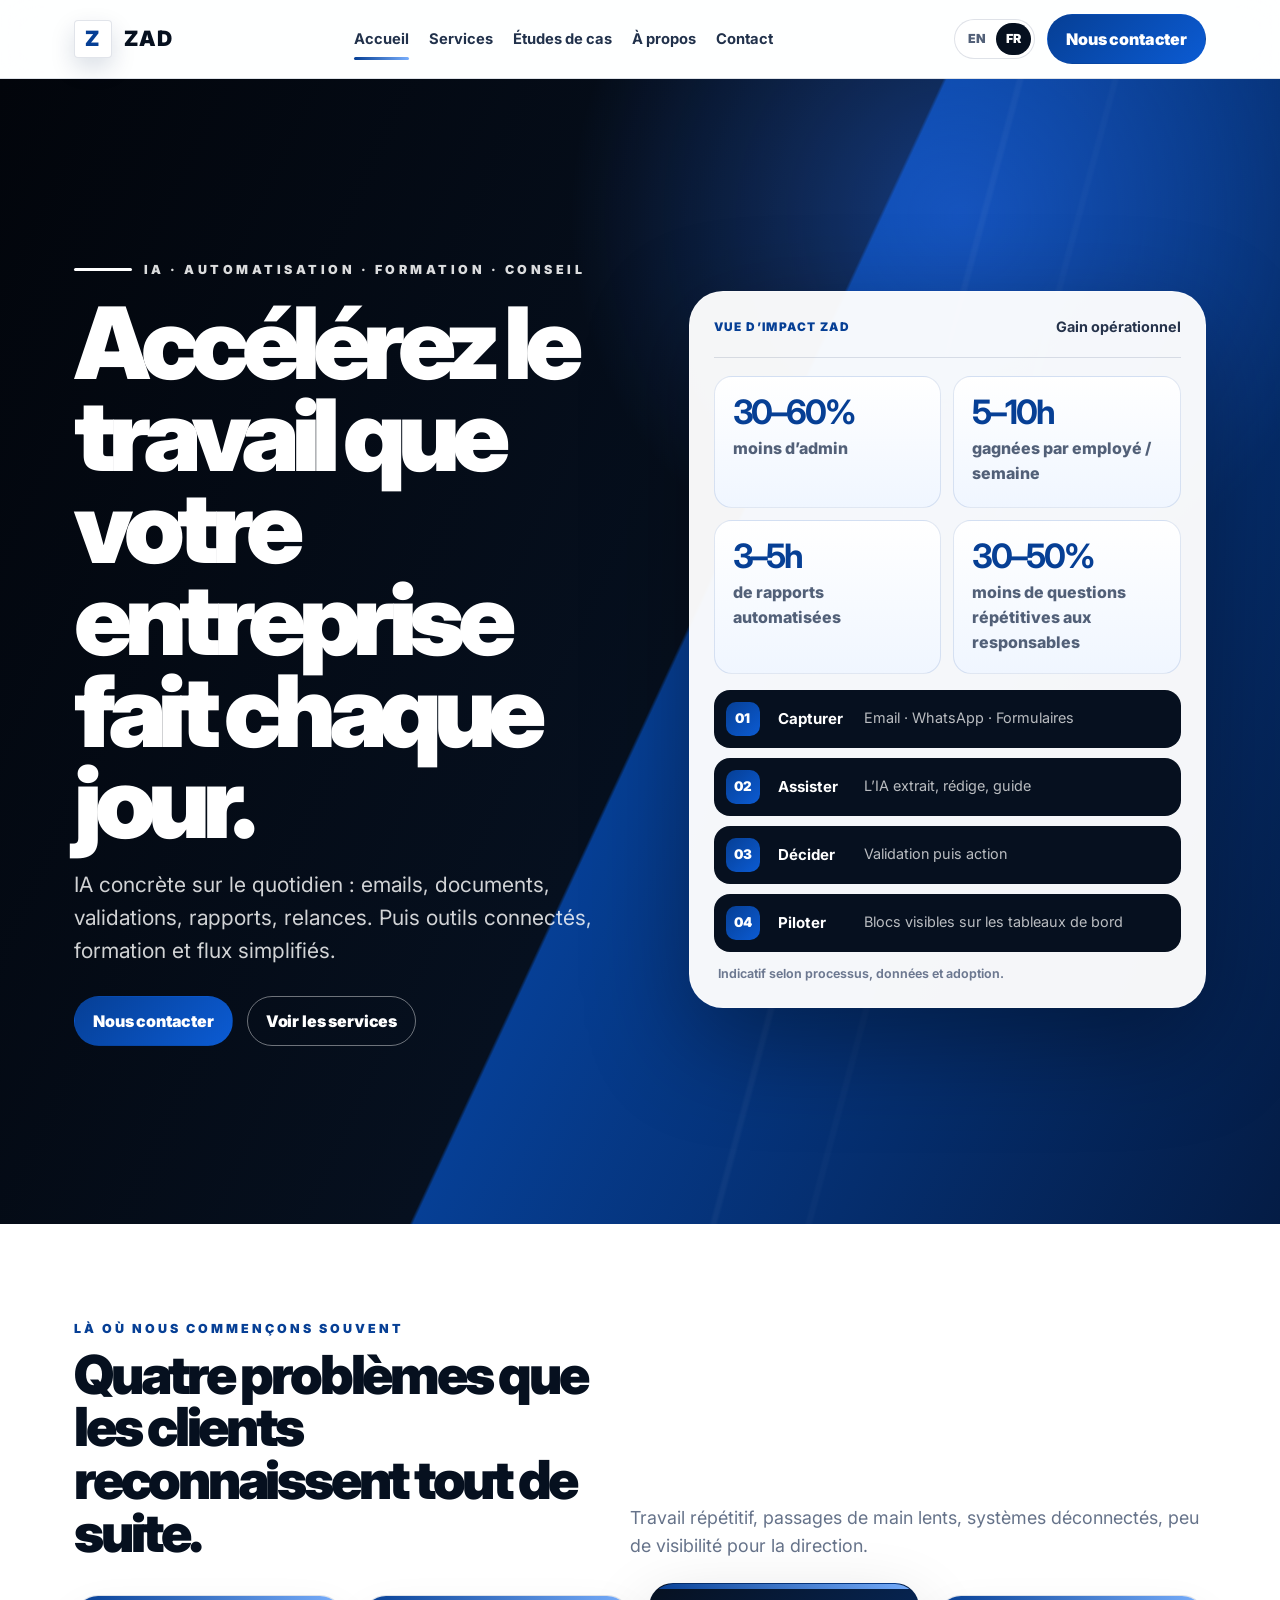
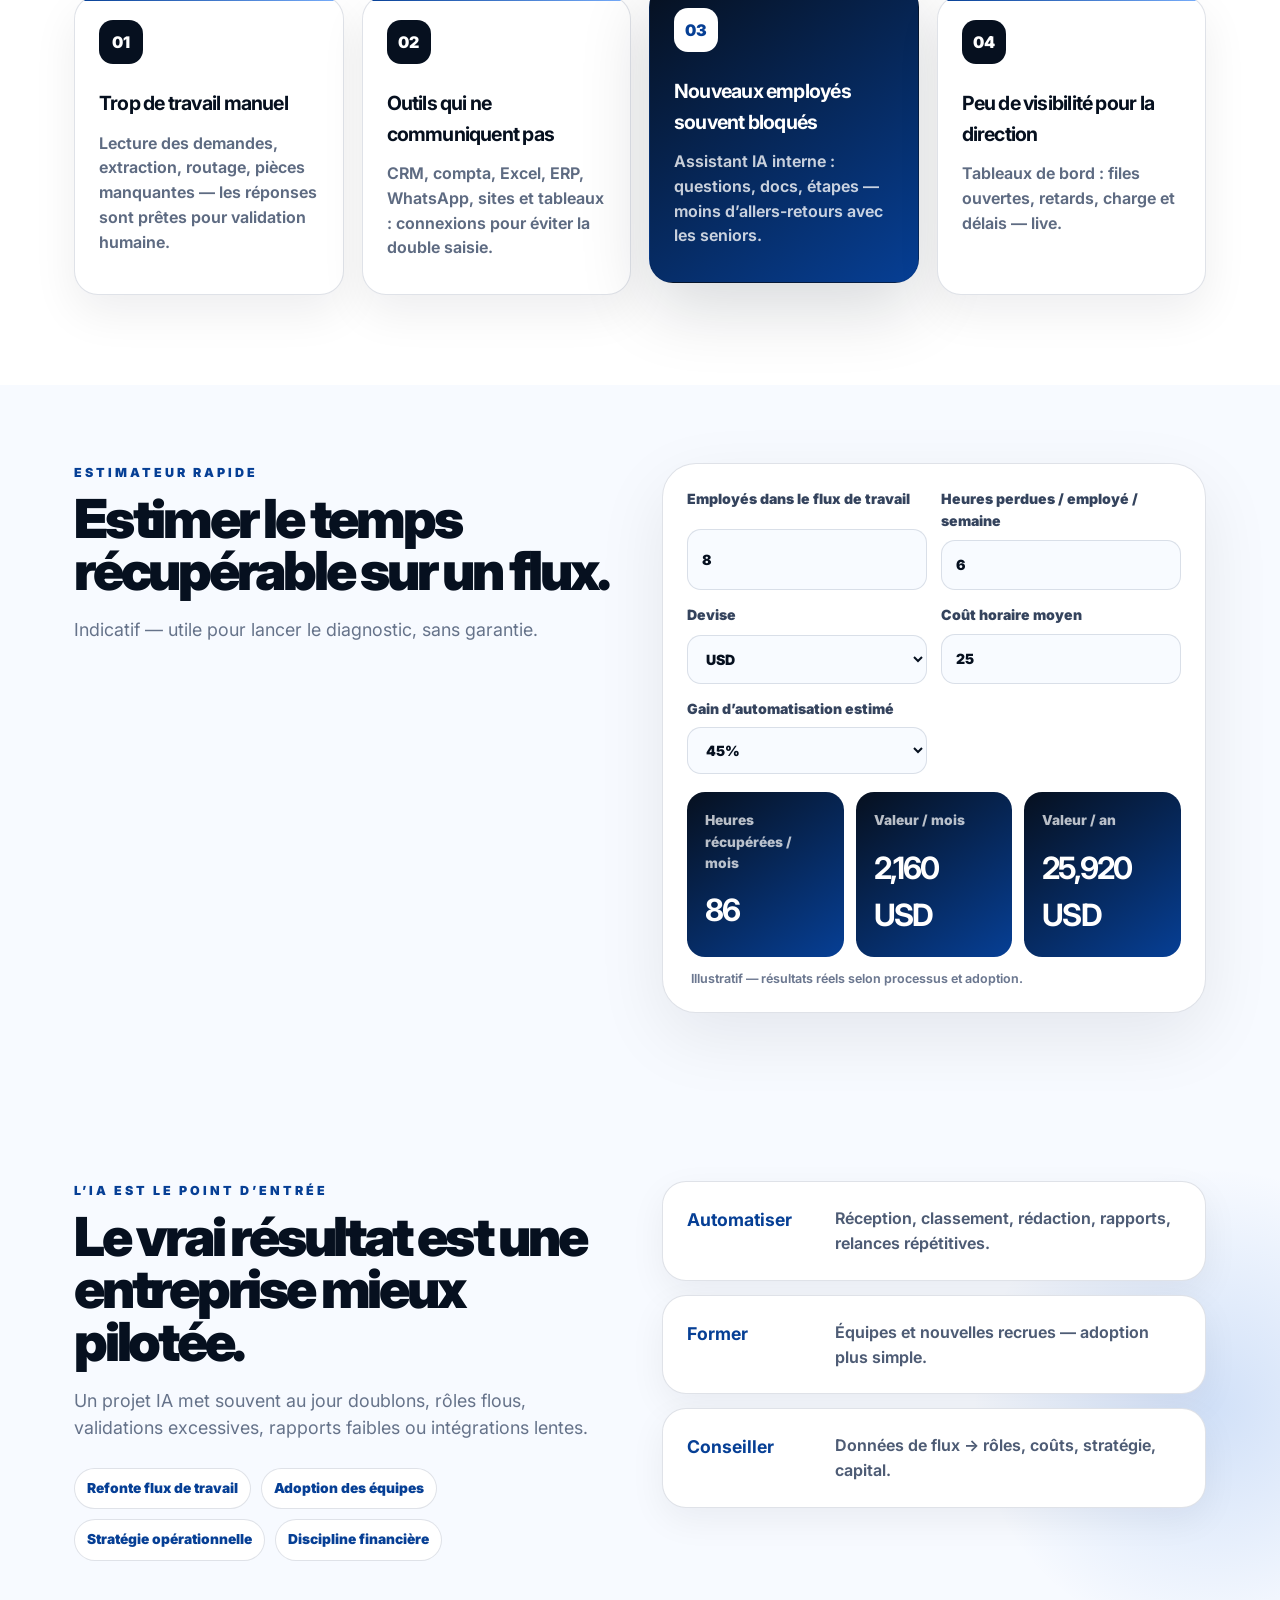
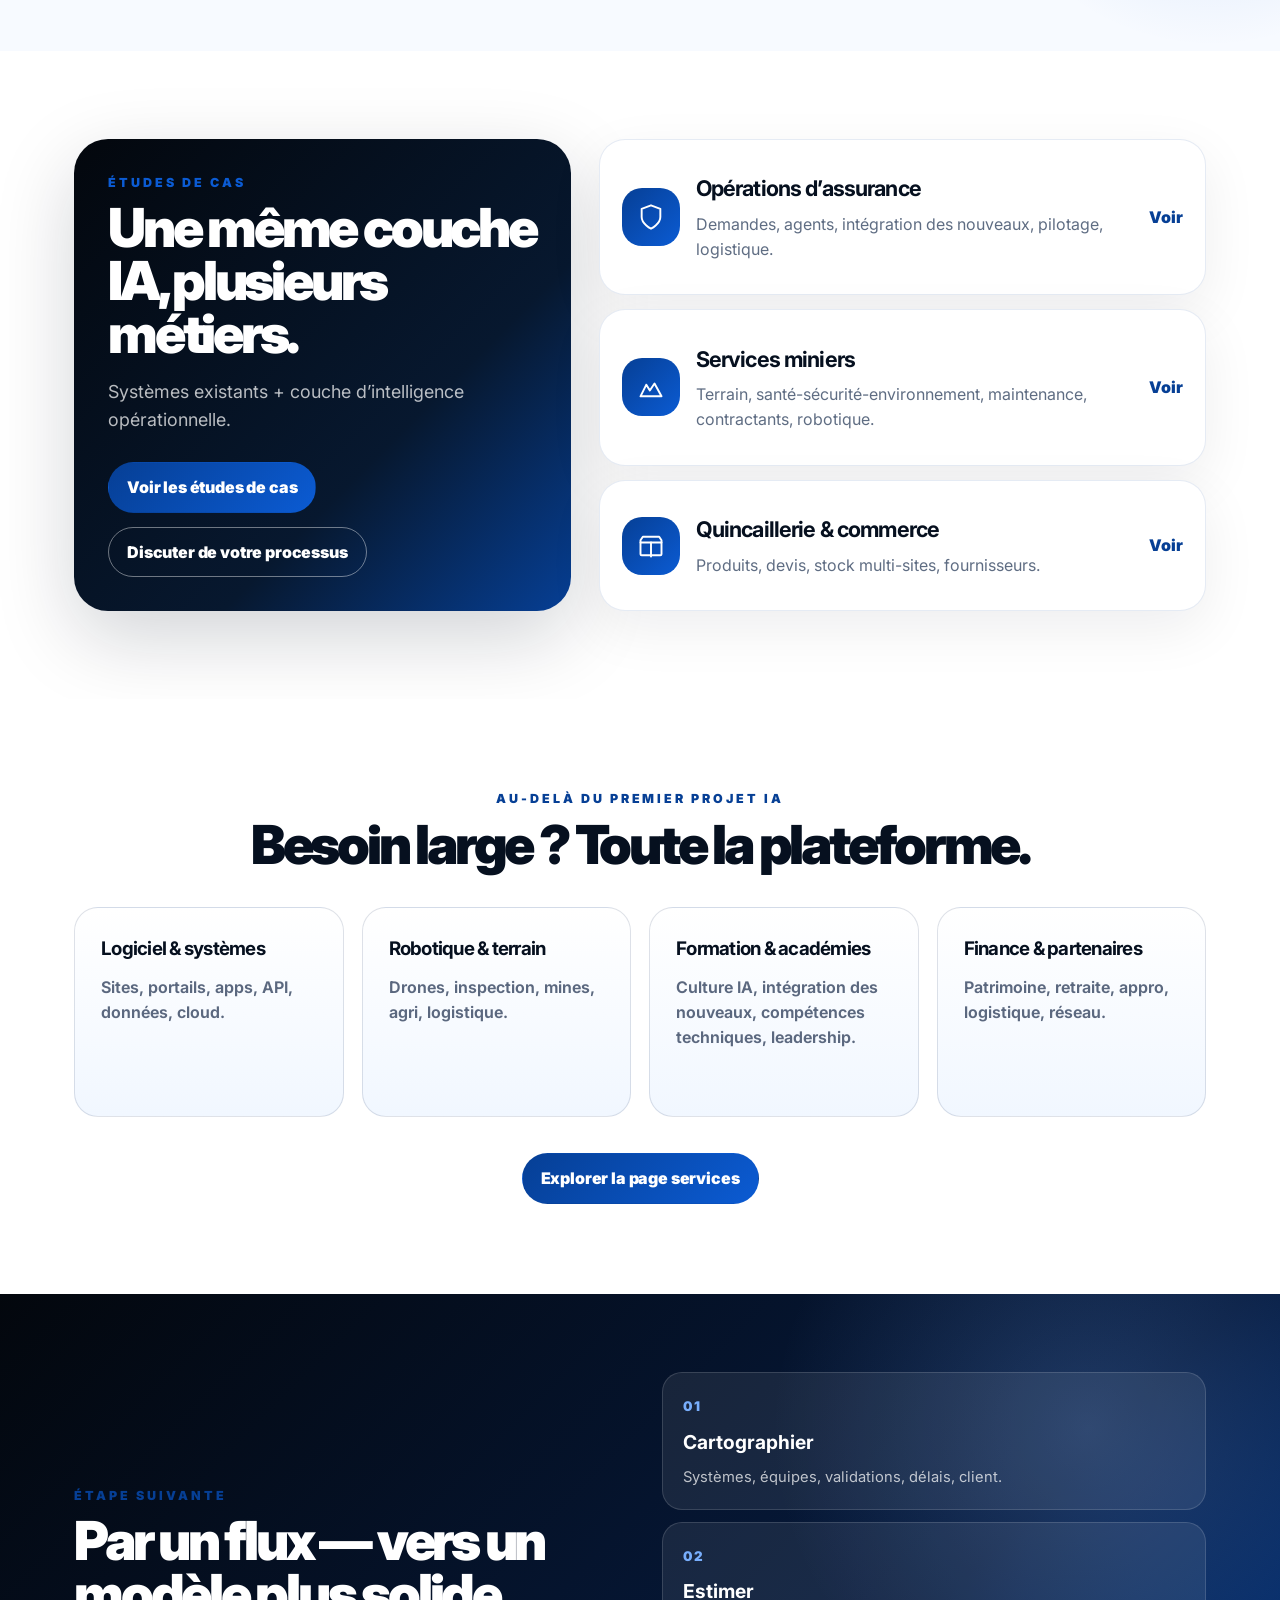
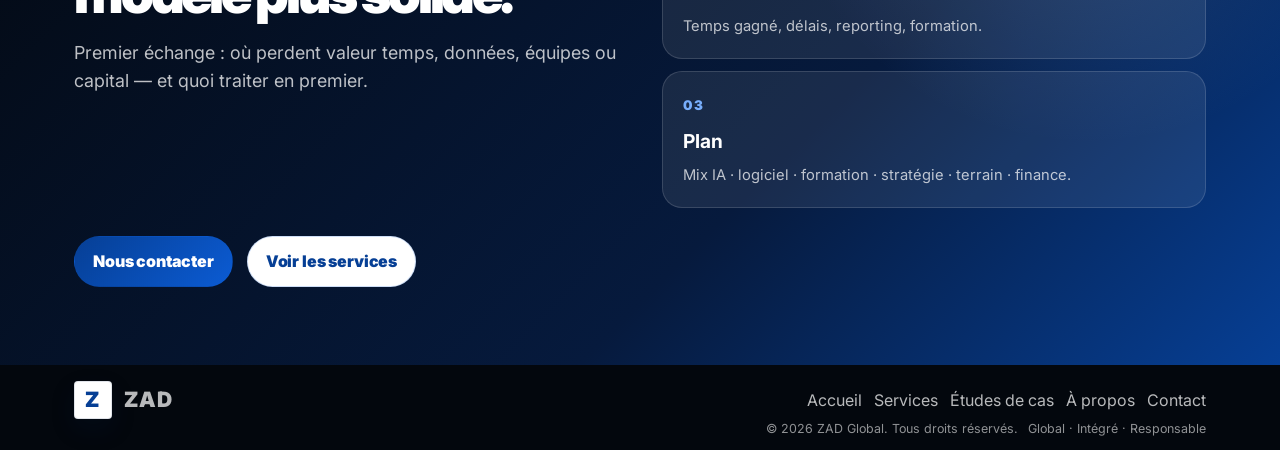
==== commit ad034851: "Nav: Services, Case studies, About; align footers and CTAs EN/FR Co-authored-by: Cursor <cursoragent" ====
--- a/fr/index.html
+++ b/fr/index.html
@@ -14,7 +14,7 @@
 <body><header class="site-header">
 <div class="container navbar">
 <a aria-label="Accueil ZAD" class="logo" href="index.html"><span class="logo-mark">Z</span><span>ZAD</span></a>
-<nav class="nav-links" data-nav-links=""><a class="active" href="index.html">Accueil</a><a class="" href="services.html">Solutions</a><a class="" href="cases.html">Cas</a><a class="" href="about.html">Entreprise</a><a class="" href="contact.html">Contact</a></nav>
+<nav class="nav-links" data-nav-links=""><a class="active" href="index.html">Accueil</a><a class="" href="services.html">Services</a><a class="" href="cases.html">Études de cas</a><a class="" href="about.html">À propos</a><a class="" href="contact.html">Contact</a></nav>
 <div class="nav-actions">
 <div aria-label="Choix de langue" class="lang-switch"><a class="" href="../index.html">EN</a><a class="active" href="index.html">FR</a></div>
 <a class="btn btn-primary" href="contact.html">Nous contacter</a>
@@ -29,7 +29,7 @@
 <div class="eyebrow">IA · Automatisation · Formation · Conseil</div>
 <h1>Accélérez le travail que votre entreprise fait chaque jour.</h1>
 <p class="lede">IA concrète sur le quotidien : emails, documents, validations, rapports, relances. Puis outils connectés, formation et flux simplifiés.</p>
-<div class="hero-cta"><a class="btn btn-primary" href="contact.html">Nous contacter</a><a class="btn btn-outline" href="services.html">Voir les solutions</a></div>
+<div class="hero-cta"><a class="btn btn-primary" href="contact.html">Nous contacter</a><a class="btn btn-outline" href="services.html">Voir les services</a></div>
 <div class="mobile-proof-row"><div><strong>30–60%</strong><span>moins d’admin</span></div><div><strong>5–10h</strong><span>gagnées par employé / semaine</span></div></div>
 </div>
 <div aria-label="Vue d’impact ZAD" class="home-command-card">
@@ -110,12 +110,12 @@
 <div class="container">
 <div class="case-library-panel">
 <div class="case-library-copy">
-<p class="section-kicker">Bibliothèque de cas</p>
+<p class="section-kicker">Études de cas</p>
 <h2 class="section-title">Une même couche IA, plusieurs métiers.</h2>
 <p class="section-lede">Systèmes existants + couche d’intelligence opérationnelle.</p>
-<div class="hero-cta"><a class="btn btn-primary" href="cases.html">Ouvrir les cas</a><a class="btn btn-outline" href="contact.html">Discuter de votre processus</a></div>
+<div class="hero-cta"><a class="btn btn-primary" href="cases.html">Voir les études de cas</a><a class="btn btn-outline" href="contact.html">Discuter de votre processus</a></div>
 </div>
-<div aria-label="Cas d’usage principaux" class="case-library-cards">
+<div aria-label="Études de cas principales" class="case-library-cards">
 <a class="case-library-card" href="cases.html#insurance"><span class="case-icon" aria-hidden="true"><svg xmlns="http://www.w3.org/2000/svg" viewBox="0 0 24 24" fill="none" stroke="currentColor" stroke-width="1.65" stroke-linecap="round" stroke-linejoin="round"><path d="M12 22s8-4 8-10V5l-8-3-8 3v7c0 6 8 10 8 10z"/></svg></span><div><h3>Opérations d’assurance</h3><p>Demandes, agents, intégration des nouveaux, pilotage, logistique.</p></div><span>Voir</span></a>
 <a class="case-library-card" href="cases.html#mining"><span class="case-icon" aria-hidden="true"><svg xmlns="http://www.w3.org/2000/svg" viewBox="0 0 24 24" fill="none" stroke="currentColor" stroke-width="1.65" stroke-linecap="round" stroke-linejoin="round"><path d="M3 20h18l-6-11-4 6-3-5-5 10z"/></svg></span><div><h3>Services miniers</h3><p>Terrain, santé-sécurité-environnement, maintenance, contractants, robotique.</p></div><span>Voir</span></a>
 <a class="case-library-card" href="cases.html#commerce"><span class="case-icon" aria-hidden="true"><svg xmlns="http://www.w3.org/2000/svg" viewBox="0 0 24 24" fill="none" stroke="currentColor" stroke-width="1.65" stroke-linecap="round" stroke-linejoin="round"><path d="M3 9h18v10a1 1 0 0 1-1 1H4a1 1 0 0 1-1-1V9z"/><path d="M3 9V7l2-3h14l2 3v2"/><path d="M12 9v12"/></svg></span><div><h3>Quincaillerie &amp; commerce</h3><p>Produits, devis, stock multi-sites, fournisseurs.</p></div><span>Voir</span></a>
@@ -133,7 +133,7 @@
 <article><h3>Formation &amp; académies</h3><p>Culture IA, intégration des nouveaux, compétences techniques, leadership.</p></article>
 <article><h3>Finance &amp; partenaires</h3><p>Patrimoine, retraite, appro, logistique, réseau.</p></article>
 </div>
-<div class="center mt-36"><a class="btn btn-primary" href="services.html#service-map">Explorer la page solutions</a></div>
+<div class="center mt-36"><a class="btn btn-primary" href="services.html#service-map">Explorer la page services</a></div>
 </div>
 </section>
 <section class="band-dark compact-band">
@@ -145,7 +145,7 @@
 </div>
 <div class="process compact-process"><div class="step"><small>01</small><strong>Cartographier</strong><p>Systèmes, équipes, validations, délais, client.</p></div><div class="step"><small>02</small><strong>Estimer</strong><p>Temps gagné, délais, reporting, formation.</p></div><div class="step"><small>03</small><strong>Plan</strong><p>Mix IA · logiciel · formation · stratégie · terrain · finance.</p></div></div>
 </div>
-<div class="container"><div class="hero-cta"><a class="btn btn-primary" href="contact.html">Nous contacter</a><a class="btn btn-secondary" href="services.html">Voir les solutions</a></div></div>
+<div class="container"><div class="hero-cta"><a class="btn btn-primary" href="contact.html">Nous contacter</a><a class="btn btn-secondary" href="services.html">Voir les services</a></div></div>
 </section>
 </main>
 <footer class="footer">
@@ -156,8 +156,8 @@
 <p>Technologie, équipes, terrain et capital — un partenaire intégré.</p>
 <form class="newsletter" data-static-form=""><input placeholder="Votre email" type="email"/><button class="btn btn-primary" type="submit">Envoyer</button></form>
 </div>
-<div><h4>Navigation</h4><div class="footer-links"><a href="index.html">Accueil</a><a href="services.html">Solutions</a><a href="cases.html">Cas</a><a href="about.html">Entreprise</a><a href="contact.html">Contact</a></div></div>
-<div><h4>Solutions</h4><div class="footer-links"><a href="services.html#digital">Logiciel &amp; IA</a><a href="services.html#robotics">Robotique &amp; terrain</a><a href="services.html#people">Formation</a><a href="services.html#strategy">Stratégie</a><a href="services.html#capital">Finance &amp; partenaires</a></div></div>
+<div><h4>Navigation</h4><div class="footer-links"><a href="index.html">Accueil</a><a href="services.html">Services</a><a href="cases.html">Études de cas</a><a href="about.html">À propos</a><a href="contact.html">Contact</a></div></div>
+<div><h4>Services</h4><div class="footer-links"><a href="services.html#digital">Logiciel &amp; IA</a><a href="services.html#robotics">Robotique &amp; terrain</a><a href="services.html#people">Formation</a><a href="services.html#strategy">Stratégie</a><a href="services.html#capital">Finance &amp; partenaires</a></div></div>
 <div><h4>Contact</h4><p>info@zadglobal.org<br/>Kigali Heights, 4th Floor East Wing<br/>Kigali, Rwanda</p><div class="footer-links"><a href="contact.html">Envoyer un message</a></div></div>
 </div>
 <div class="footer-bottom"><span>© 2026 ZAD Global. Tous droits réservés.</span><span>Global · Intégré · Responsable</span></div>
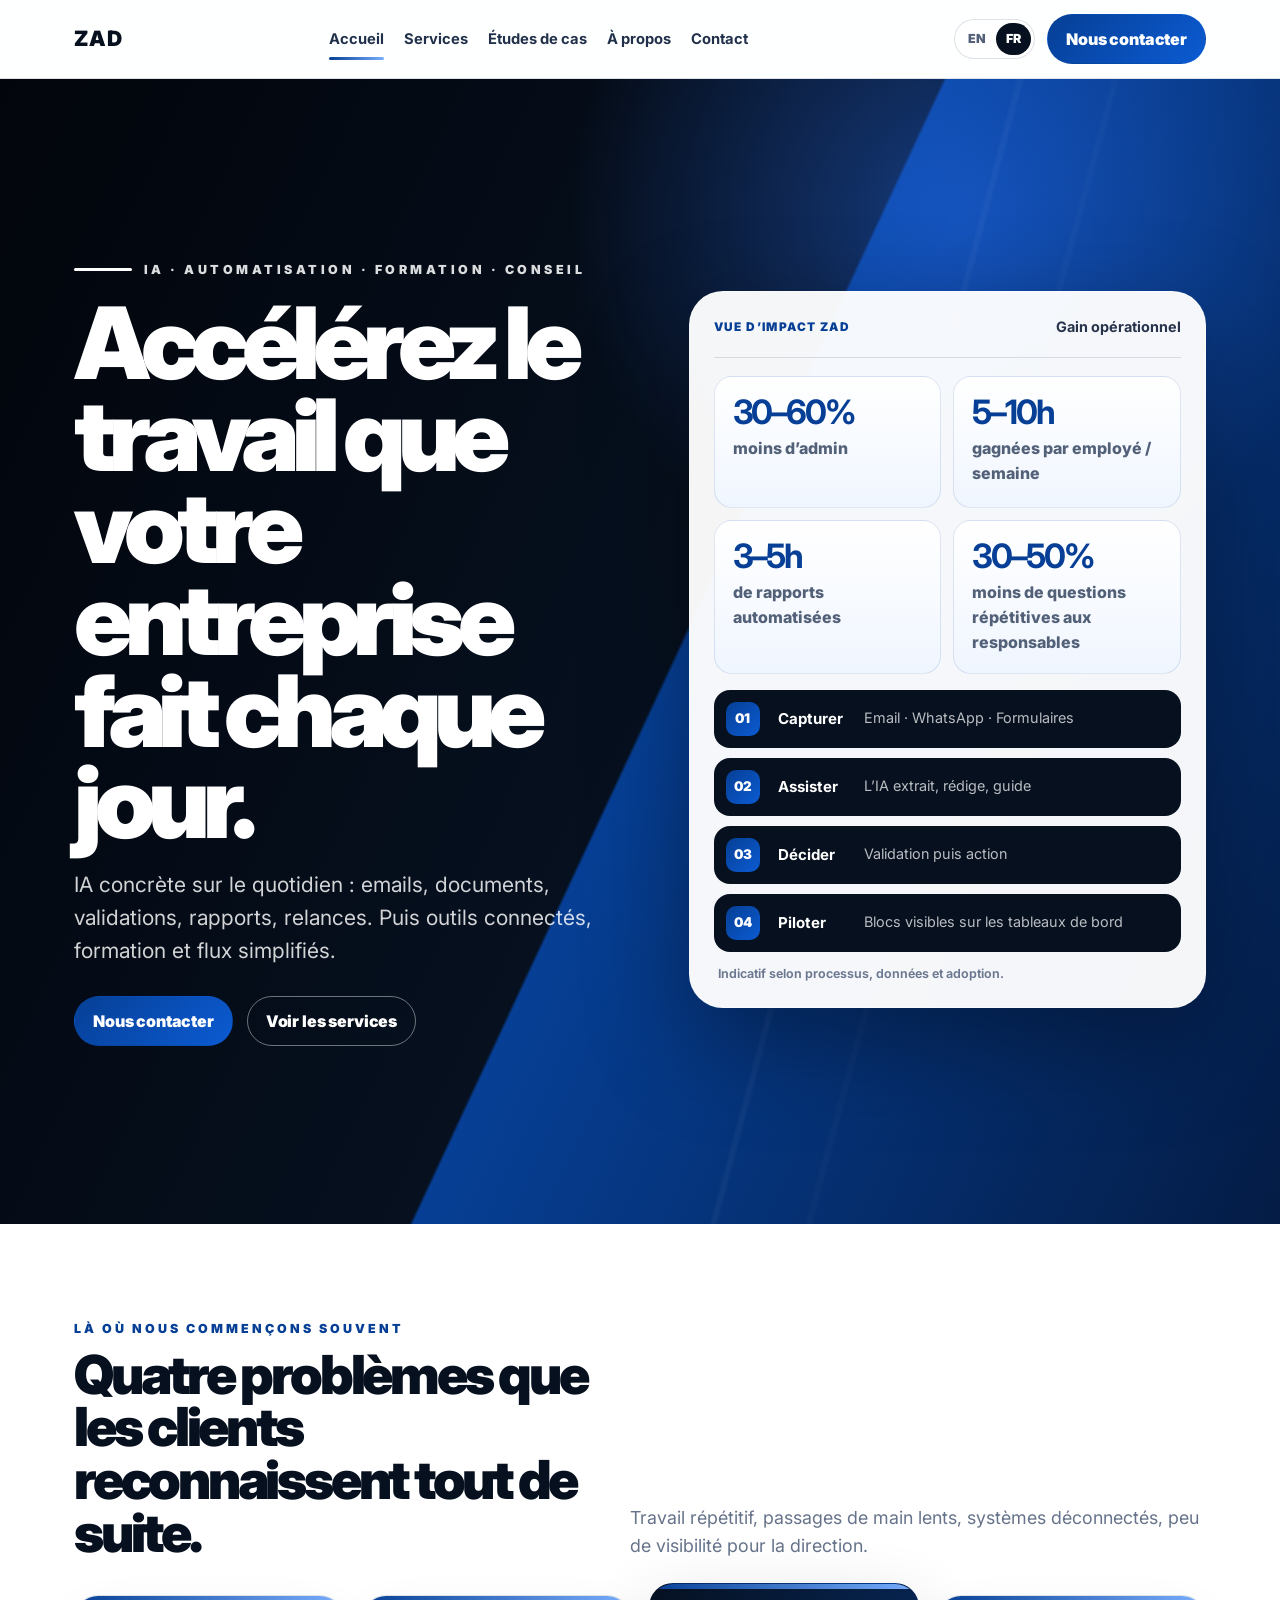
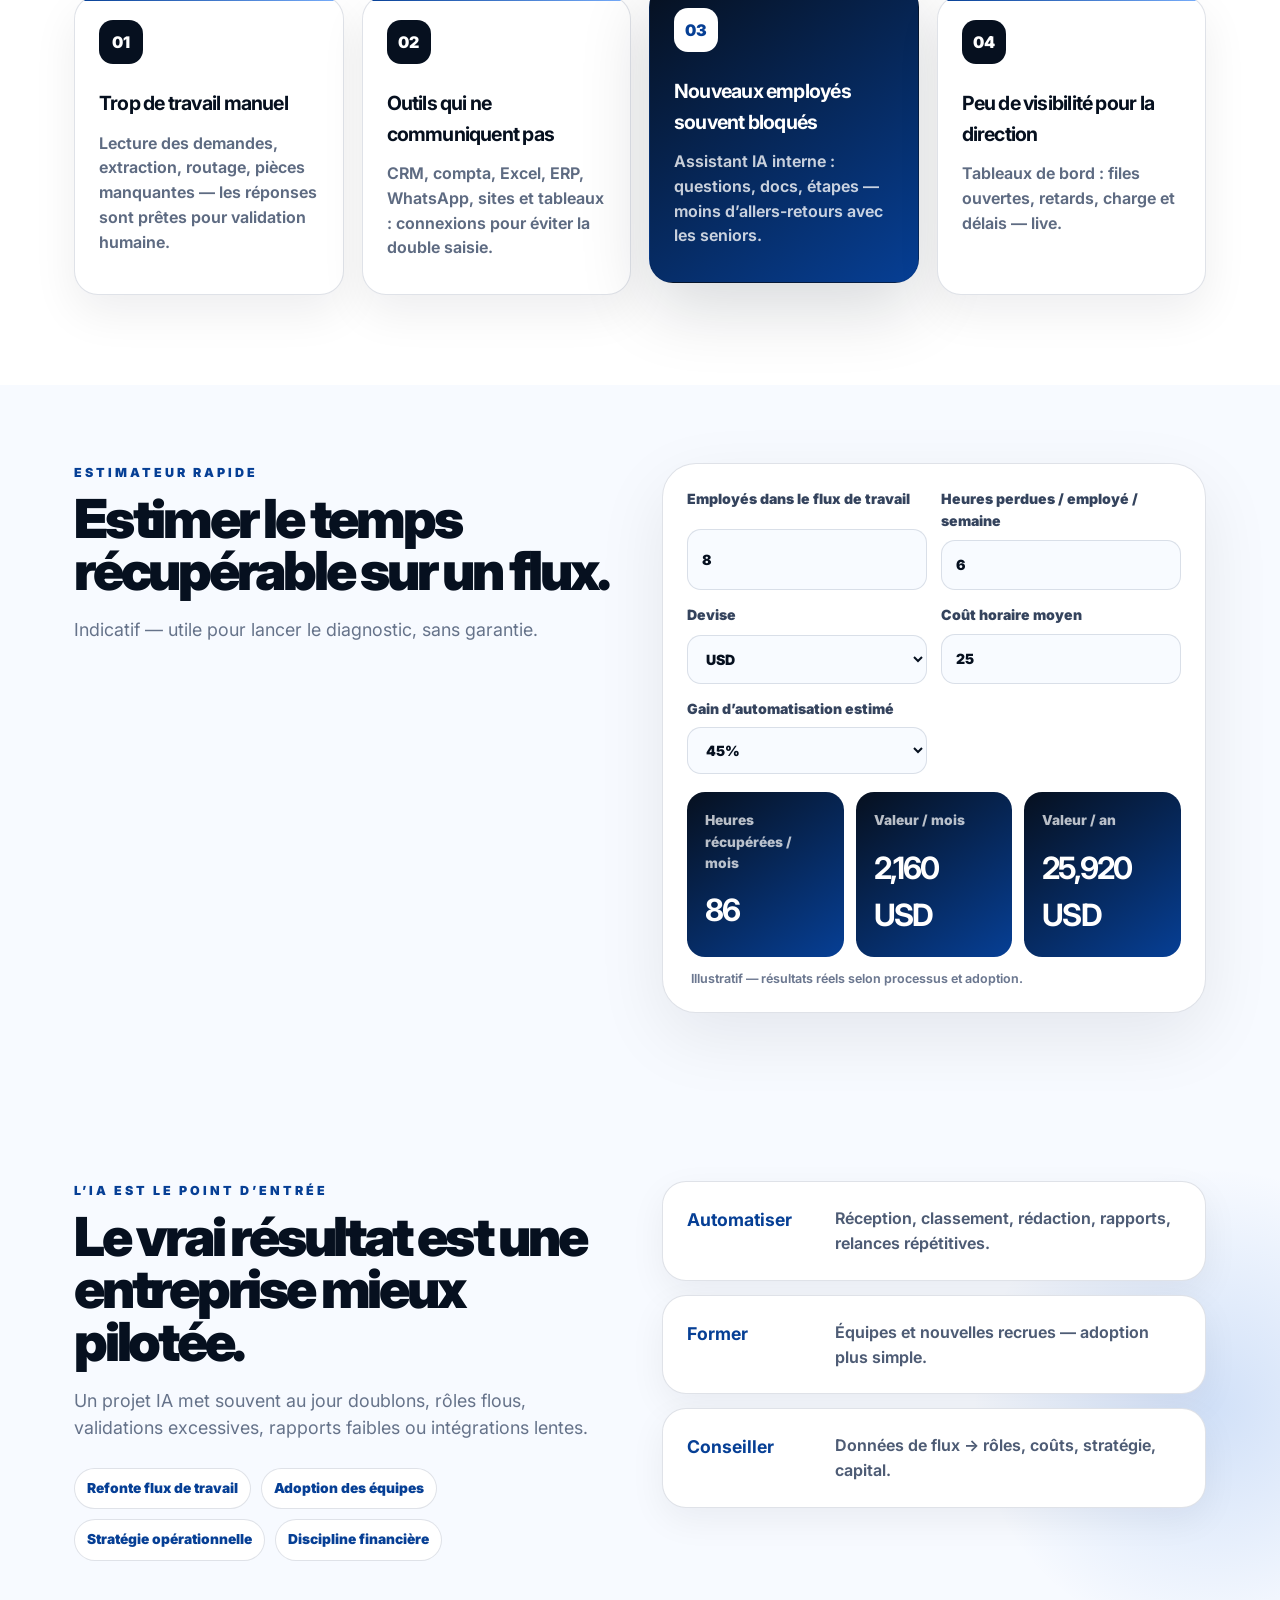
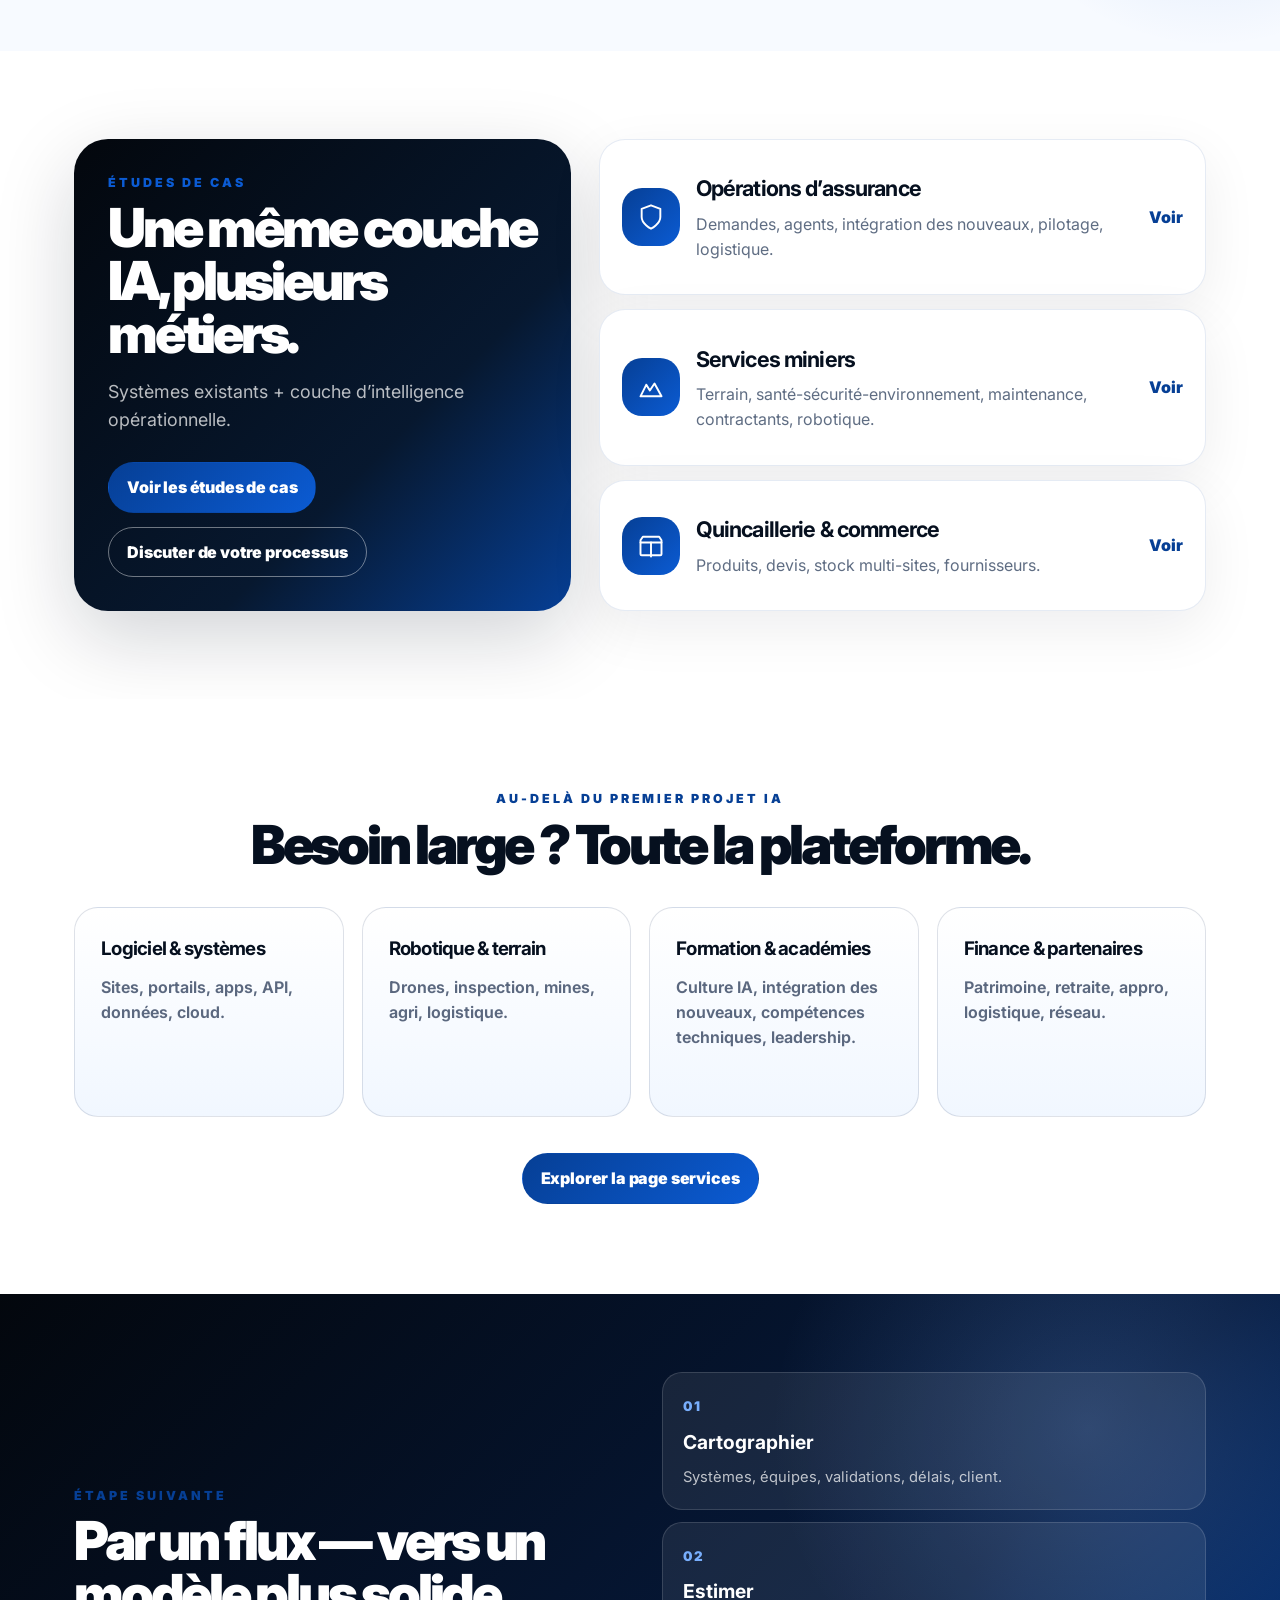
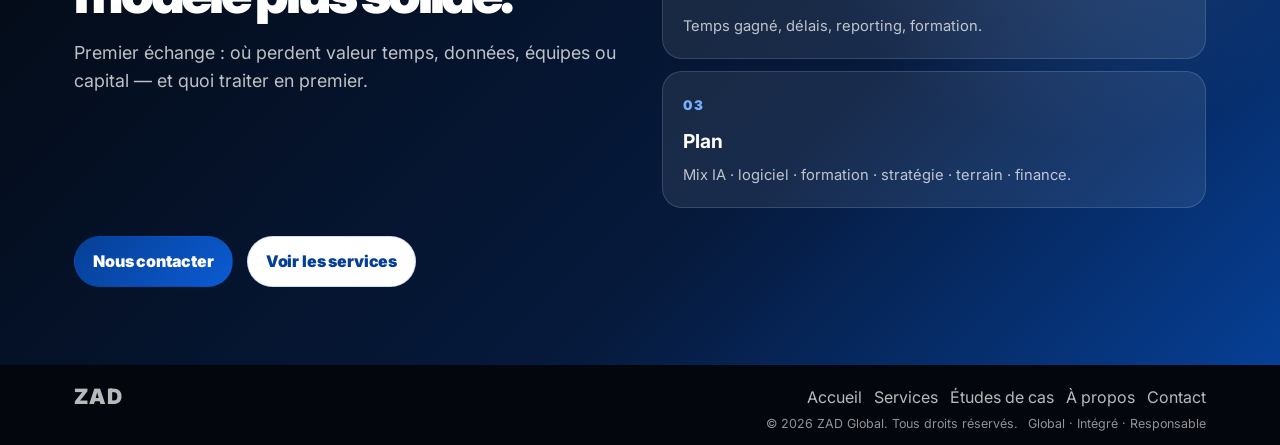
==== commit c9436516: "Logo: show ZAD wordmark only, drop boxed Z mark" ====
--- a/fr/index.html
+++ b/fr/index.html
@@ -13,7 +13,7 @@
 </head>
 <body><header class="site-header">
 <div class="container navbar">
-<a aria-label="Accueil ZAD" class="logo" href="index.html"><span class="logo-mark">Z</span><span>ZAD</span></a>
+<a aria-label="Accueil ZAD" class="logo" href="index.html">ZAD</a>
 <nav class="nav-links" data-nav-links=""><a class="active" href="index.html">Accueil</a><a class="" href="services.html">Services</a><a class="" href="cases.html">Études de cas</a><a class="" href="about.html">À propos</a><a class="" href="contact.html">Contact</a></nav>
 <div class="nav-actions">
 <div aria-label="Choix de langue" class="lang-switch"><a class="" href="../index.html">EN</a><a class="active" href="index.html">FR</a></div>
@@ -152,7 +152,7 @@
 <div class="container">
 <div class="footer-grid">
 <div>
-<a aria-label="Accueil ZAD" class="logo" href="index.html"><span class="logo-mark">Z</span><span>ZAD</span></a>
+<a aria-label="Accueil ZAD" class="logo" href="index.html">ZAD</a>
 <p>Technologie, équipes, terrain et capital — un partenaire intégré.</p>
 <form class="newsletter" data-static-form=""><input placeholder="Votre email" type="email"/><button class="btn btn-primary" type="submit">Envoyer</button></form>
 </div>
--- a/styles.css
+++ b/styles.css
@@ -52,18 +52,6 @@
   font-weight: 900;
   letter-spacing: .05em;
   font-size: 1.32rem;
-}
-.logo-mark {
-  width: 38px;
-  height: 38px;
-  border-radius: 4px;
-  display: grid;
-  place-items: center;
-  background: #fff;
-  color: var(--blue);
-  box-shadow: 0 10px 24px rgba(7, 31, 82, .15);
-  font-weight: 950;
-  border: 1px solid rgba(9, 37, 82, .12);
 }
 .nav-links { display: flex; align-items: center; gap: 20px; }
 .nav-links a {
@@ -603,6 +591,57 @@
   .service-path-grid { grid-template-columns:repeat(2,1fr); }
   .impact-card { width:280px; }
 }
+
+/* ≤960px: center “Integrated delivery” hub overlapped corner cards on tablets — stack vertically */
+@media (max-width: 960px) {
+  .impact-map {
+    min-height: auto;
+    padding: 22px;
+    display: grid;
+    gap: 14px;
+    overflow: visible;
+  }
+
+  .impact-track {
+    display: none;
+  }
+
+  .impact-hub {
+    position: relative;
+    inset: auto;
+    left: auto;
+    top: auto;
+    transform: none;
+    width: auto;
+    max-width: min(420px, 100%);
+    height: auto;
+    min-height: 96px;
+    margin-inline: auto;
+    padding: 18px 16px;
+  }
+
+  .impact-hub strong {
+    font-size: clamp(1.15rem, 3.5vw, 1.4rem);
+  }
+
+  .impact-hub small {
+    font-size: clamp(0.68rem, 2vw, 0.78rem);
+    line-height: 1.35;
+  }
+
+  .impact-map .impact-card {
+    position: relative !important;
+    left: auto !important;
+    right: auto !important;
+    top: auto !important;
+    bottom: auto !important;
+    width: 100%;
+    max-width: min(560px, 100%);
+    margin-inline: auto;
+    min-height: 0;
+  }
+}
+
 @media (max-width: 760px) {
   .compact-hero h1 { font-size: clamp(2.65rem, 13vw, 4rem); }
   .map-board { min-height:auto; padding:24px; display:grid; gap:12px; }
@@ -613,9 +652,6 @@
   .map-detail-panel { padding:22px; }
   .service-panel { min-height:auto; }
   .service-panel h3 { font-size:2rem; }
-  .impact-map { min-height:auto; padding:22px; display:grid; gap:14px; }
-  .impact-track, .impact-hub { position:relative; inset:auto; left:auto; top:auto; transform:none; width:auto; height:auto; min-height:100px; }
-  .impact-card { position:relative; left:auto!important; right:auto!important; top:auto!important; bottom:auto!important; width:100%; }
   .service-path-grid { grid-template-columns:1fr; }
   .cta-panel { flex-direction:column; align-items:flex-start; padding:28px!important; }
 }
@@ -3887,6 +3923,40 @@
   }
 }
 
+@media (max-width: 560px) {
+  .footer .footer-grid > div:nth-child(2) .footer-links {
+    display: grid;
+    grid-template-columns: repeat(2, minmax(0, max-content));
+    justify-content: center;
+    justify-items: center;
+    column-gap: clamp(8px, 3vw, 16px);
+    row-gap: 10px;
+    padding-inline: 8px;
+    box-sizing: border-box;
+  }
+
+  .footer .footer-grid > div:nth-child(2) .footer-links a {
+    font-size: 0.78rem;
+    line-height: 1.28;
+    padding: 4px 2px;
+    text-align: center;
+    max-width: min(172px, 46vw);
+    overflow-wrap: anywhere;
+  }
+
+  /* Odd fifth link (e.g. Contact): centered full-width row */
+  .footer .footer-grid > div:nth-child(2) .footer-links a:last-child:nth-child(odd) {
+    grid-column: 1 / -1;
+    justify-self: center;
+    max-width: min(300px, 94vw);
+  }
+
+  html[lang="fr"] .footer .footer-grid > div:nth-child(2) .footer-links a {
+    font-size: 0.72rem;
+    letter-spacing: -0.02em;
+  }
+}
+
 @media (max-width: 600px) {
   .mobile-solutions-showcase {
     display: block !important;
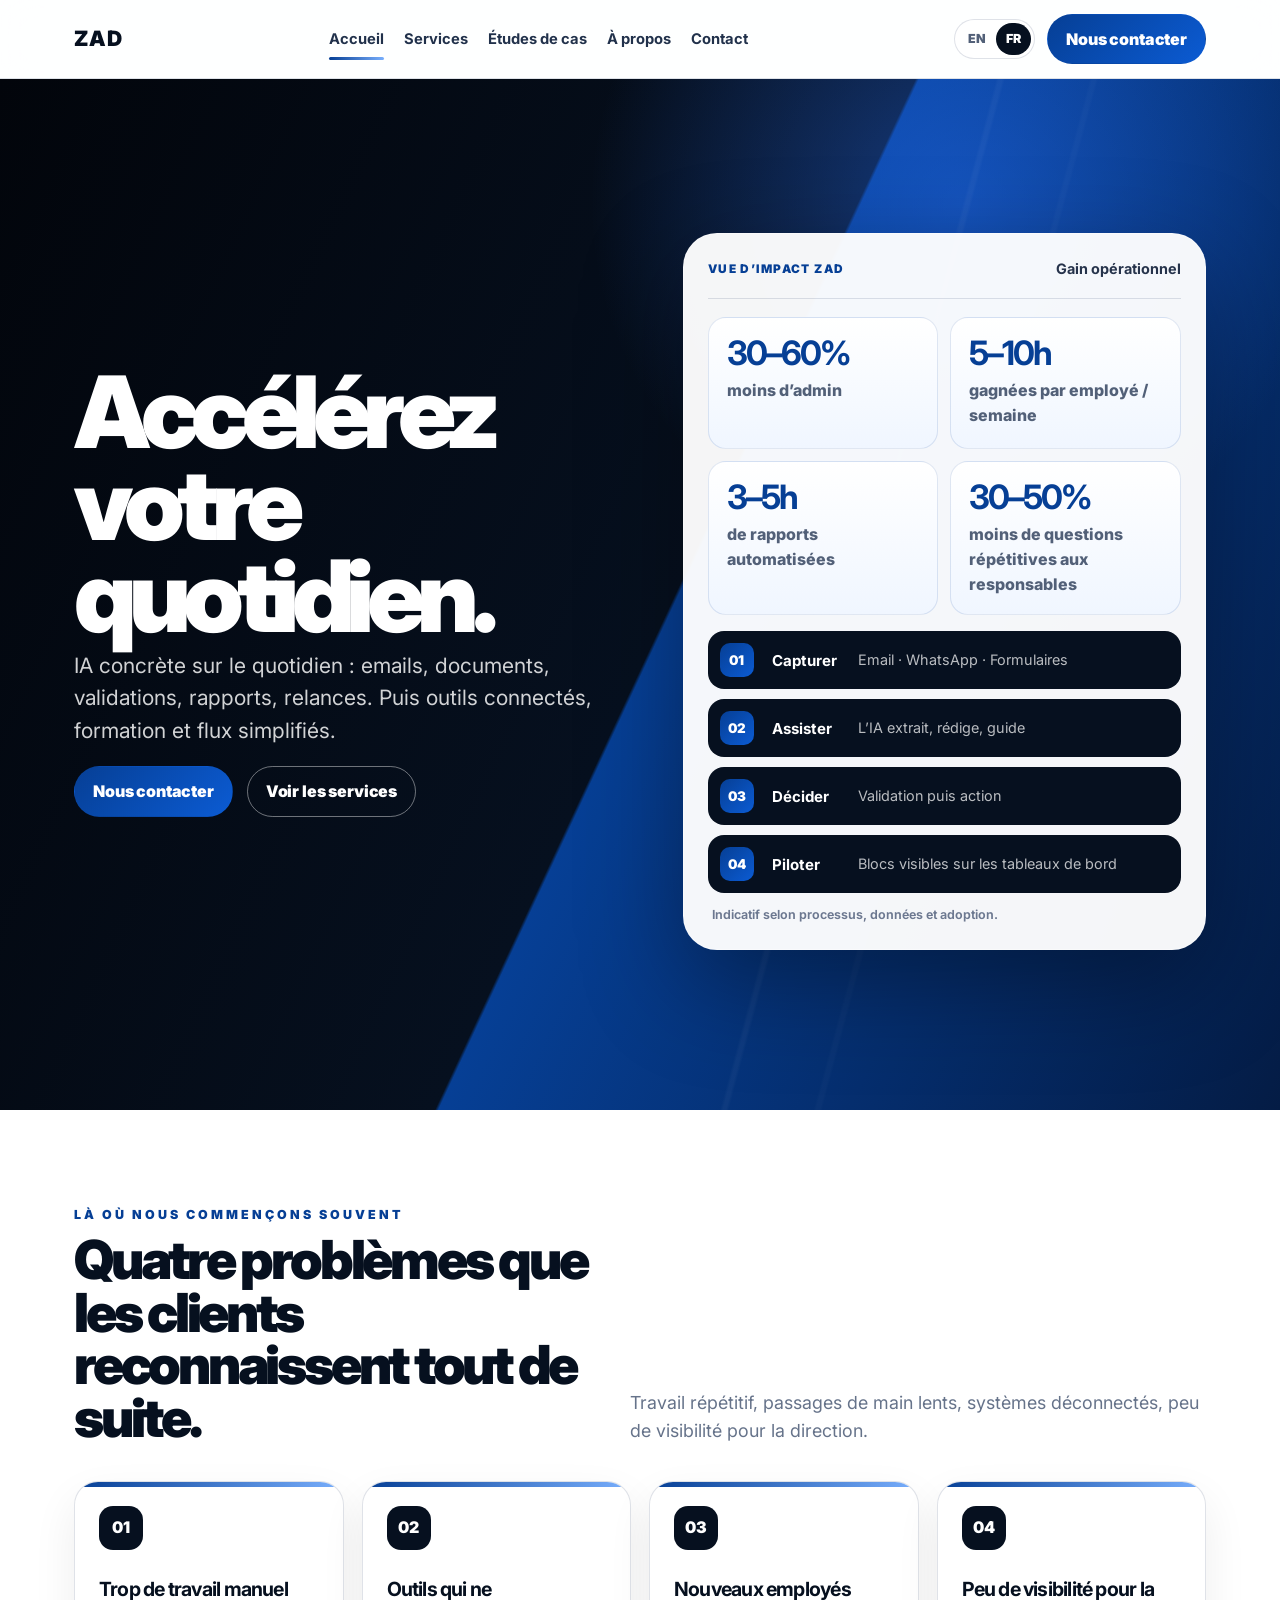
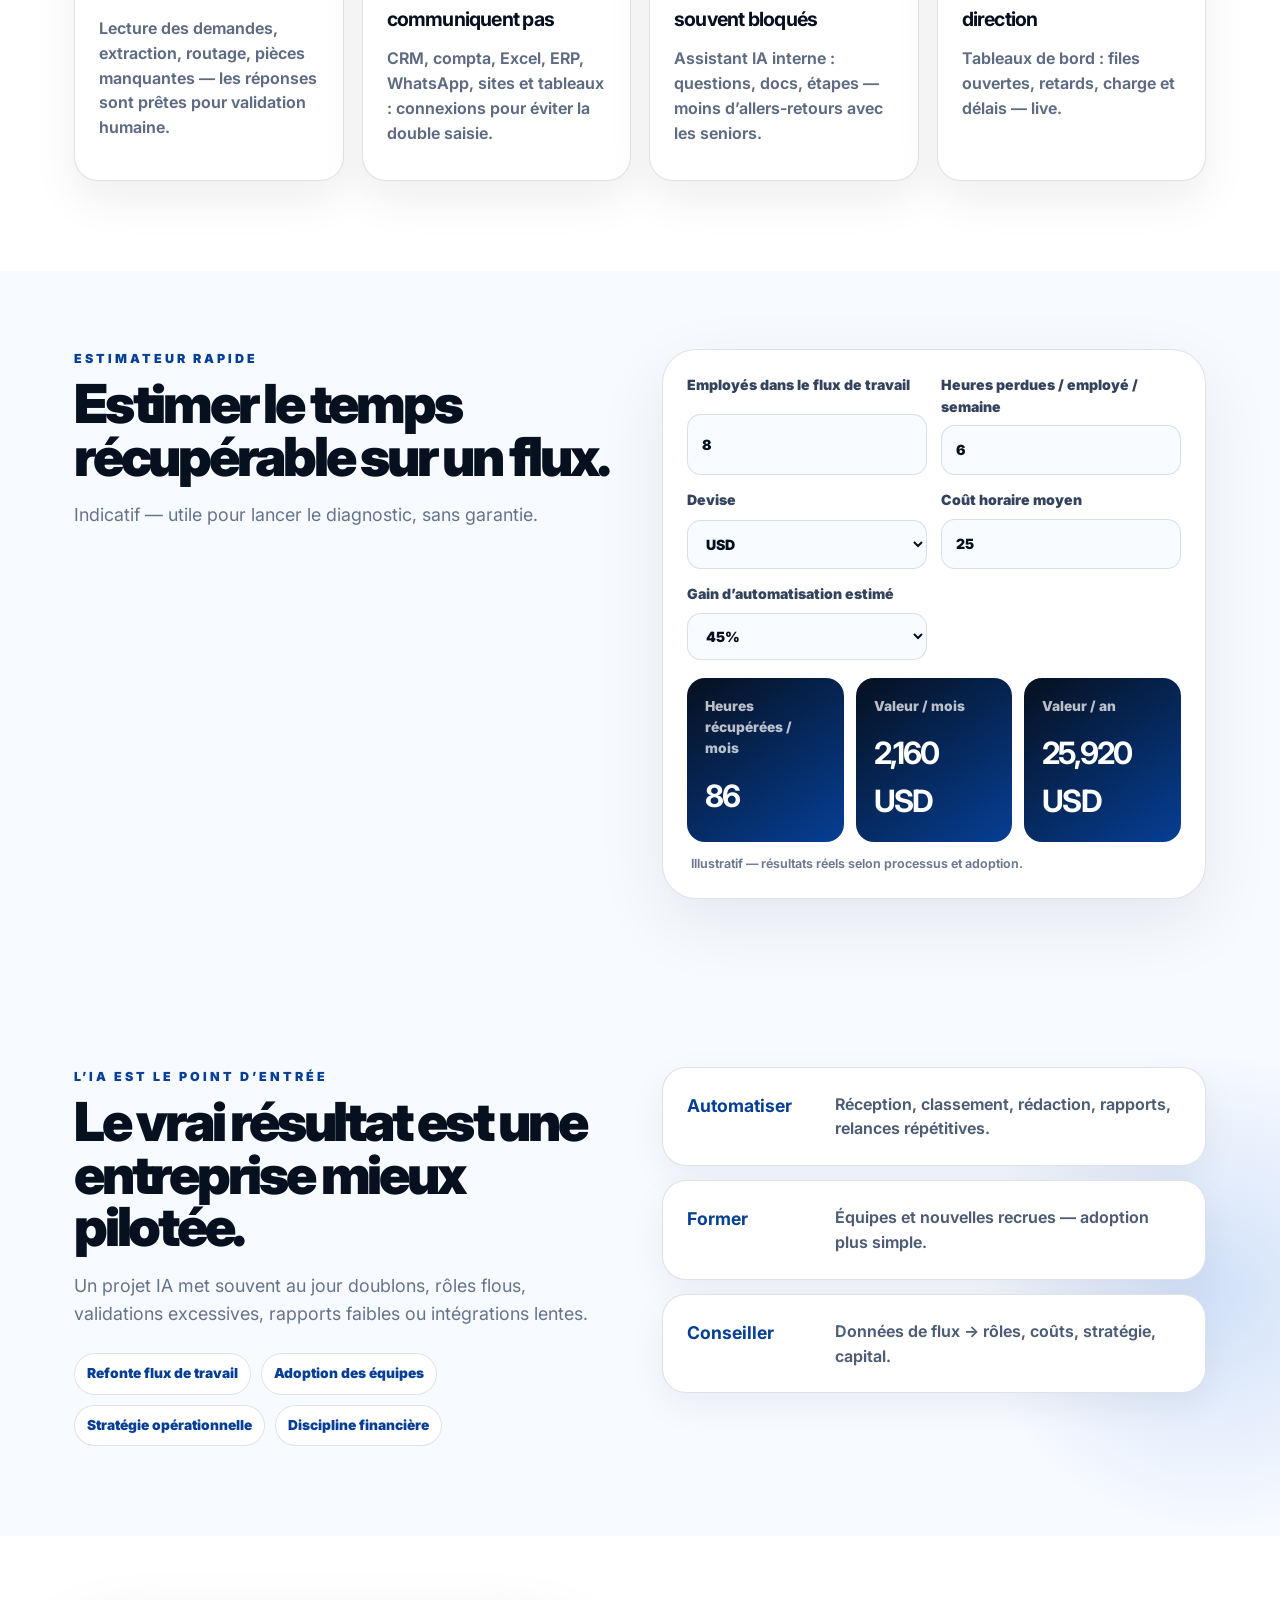
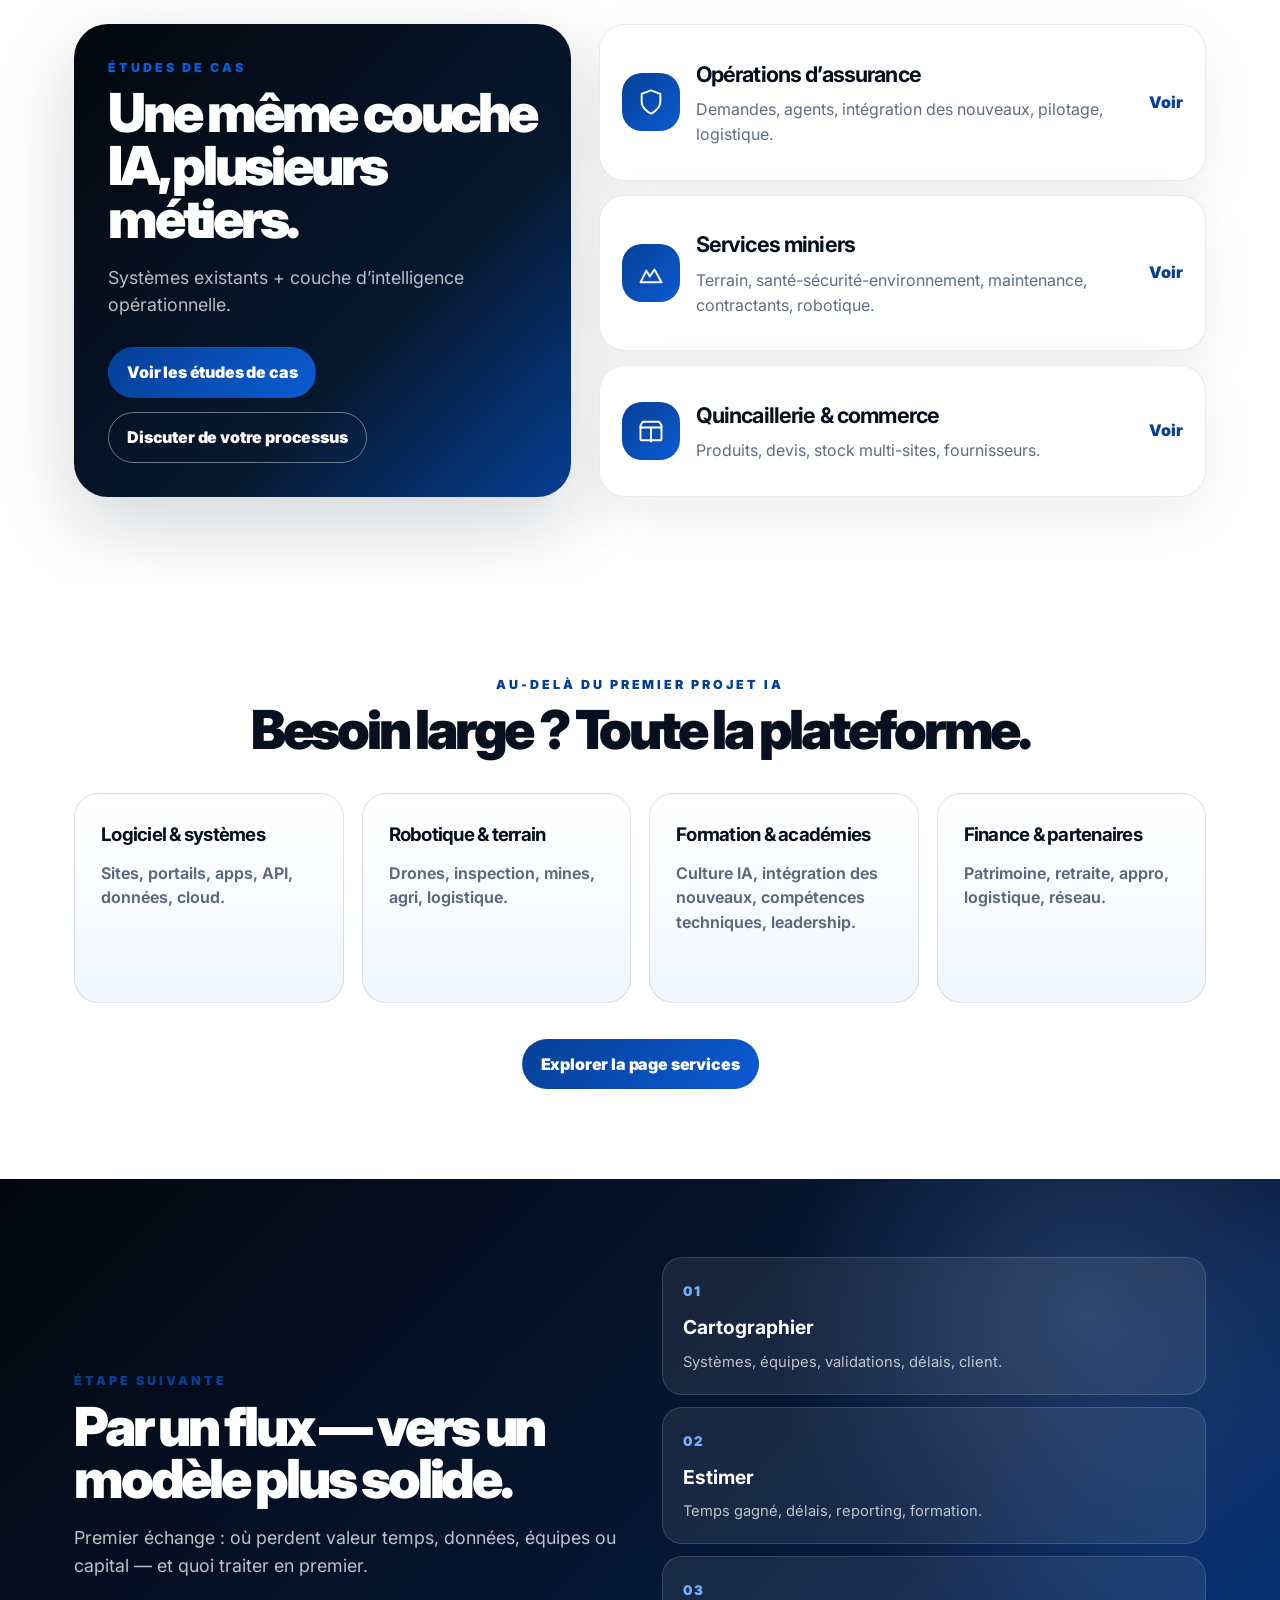
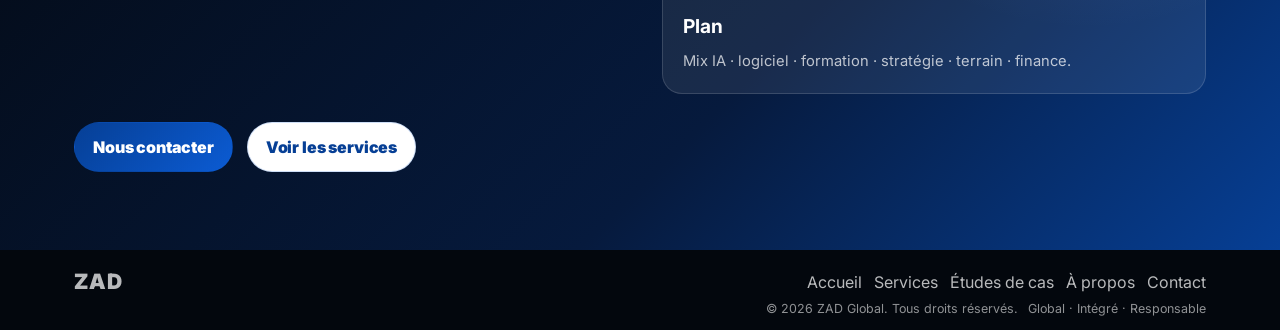
==== commit e5730c6b: "Contact Google webhook, form UX, and site polish across EN/FR pages Co-authored-by: Cursor <cursorag" ====
--- a/fr/index.html
+++ b/fr/index.html
@@ -26,8 +26,7 @@
 <section class="hero hero-v5">
 <div class="container hero-inner v5-hero-inner">
 <div class="hero-copy">
-<div class="eyebrow">IA · Automatisation · Formation · Conseil</div>
-<h1>Accélérez le travail que votre entreprise fait chaque jour.</h1>
+<h1>Accélérez votre quotidien.</h1>
 <p class="lede">IA concrète sur le quotidien : emails, documents, validations, rapports, relances. Puis outils connectés, formation et flux simplifiés.</p>
 <div class="hero-cta"><a class="btn btn-primary" href="contact.html">Nous contacter</a><a class="btn btn-outline" href="services.html">Voir les services</a></div>
 <div class="mobile-proof-row"><div><strong>30–60%</strong><span>moins d’admin</span></div><div><strong>5–10h</strong><span>gagnées par employé / semaine</span></div></div>
@@ -62,7 +61,7 @@
 <div class="start-grid mt-36">
 <article class="start-card"><span>01</span><h3>Trop de travail manuel</h3><p>Lecture des demandes, extraction, routage, pièces manquantes — les réponses sont prêtes pour validation humaine.</p></article>
 <article class="start-card"><span>02</span><h3>Outils qui ne communiquent pas</h3><p>CRM, compta, Excel, ERP, WhatsApp, sites et tableaux : connexions pour éviter la double saisie.</p></article>
-<article class="start-card featured"><span>03</span><h3>Nouveaux employés souvent bloqués</h3><p>Assistant IA interne : questions, docs, étapes — moins d’allers-retours avec les seniors.</p></article>
+<article class="start-card"><span>03</span><h3>Nouveaux employés souvent bloqués</h3><p>Assistant IA interne : questions, docs, étapes — moins d’allers-retours avec les seniors.</p></article>
 <article class="start-card"><span>04</span><h3>Peu de visibilité pour la direction</h3><p>Tableaux de bord : files ouvertes, retards, charge et délais — live.</p></article>
 </div>
 </div>
--- a/styles.css
+++ b/styles.css
@@ -257,7 +257,8 @@
   font-weight: 900;
   border: 1px solid rgba(122, 174, 252, .22);
 }
-.metric-grid { display: grid; grid-template-columns: repeat(2,1fr); gap: 14px; }
+.metric-grid { display: grid; grid-template-columns: repeat(2, minmax(0, 1fr)); gap: 14px; }
+.metric-grid > * { min-width: 0; }
 .metric-box { background: rgba(255,255,255,.95); color: var(--ink); padding: 18px; border-radius: 18px; min-height: 118px; }
 .metric-box strong { display:block; color: var(--blue); font-size: 2rem; letter-spacing: -.05em; line-height: 1; }
 .metric-box span { color: #53617a; font-weight: 750; font-size: .94rem; }
@@ -270,9 +271,11 @@
 .section-kicker { color: var(--blue); font-size:.78rem; text-transform:uppercase; letter-spacing:.24em; font-weight:950; margin: 0 0 10px; }
 .section-title { margin:0; font-size: clamp(2.2rem, 4.2vw, 4.2rem); letter-spacing:-.06em; line-height:.98; font-weight:950; }
 .section-lede { font-size: 1.12rem; color: var(--muted); max-width: 760px; margin: 18px 0 0; }
-.split { display:grid; grid-template-columns: 1fr 1fr; gap: 44px; align-items:center; }
-.grid-3 { display:grid; grid-template-columns: repeat(3, 1fr); gap: 18px; }
-.grid-2 { display:grid; grid-template-columns: repeat(2, 1fr); gap: 18px; }
+.split { display:grid; grid-template-columns: repeat(2, minmax(0, 1fr)); gap: 44px; align-items:center; }
+.split > * { min-width: 0; }
+.grid-3 { display:grid; grid-template-columns: repeat(3, minmax(0, 1fr)); gap: 18px; }
+.grid-2 { display:grid; grid-template-columns: repeat(2, minmax(0, 1fr)); gap: 18px; }
+.grid-2 > *, .grid-3 > * { min-width: 0; }
 .card {
   background: #fff;
   border: 1px solid var(--line);
@@ -354,11 +357,14 @@
 .step strong { display:block; margin:10px 0 8px; font-size:1.2rem; }
 .step p { color: rgba(255,255,255,.72); margin:0; font-size:.92rem; }
 
-.page-hero { background: linear-gradient(135deg,#03070d 0%, #06101f 54%, #063f95 100%); color:#fff; padding: 88px 0 76px; position:relative; overflow:hidden; }
+.page-hero { background: linear-gradient(135deg,#03070d 0%, #06101f 54%, #063f95 100%); color:#fff; padding: 80px 0 72px; position:relative; overflow:hidden; }
 .page-hero::after { content:""; position:absolute; right:-60px; top:-70px; width:440px; height:440px; border-radius:999px; background: radial-gradient(circle, rgba(122,174,252,.24), transparent 66%); }
 .page-hero .container { position:relative; z-index:1; }
-.page-hero h1 { max-width:900px; font-size: clamp(3rem,6vw,5.7rem); }
-.page-hero p { max-width:790px; color:rgba(255,255,255,.78); font-size:1.18rem; }
+.page-hero h1 { max-width:900px; font-size: clamp(3rem,6vw,5.7rem); margin-top: 0; margin-bottom: 14px; }
+.page-hero h1 + p { margin-top: 0; }
+.page-hero p { max-width:790px; color:rgba(255,255,255,.78); font-size:1.18rem; margin: 0; }
+.page-hero p + p { margin-top: 12px; }
+.page-hero .hero-cta { margin-top: 22px; }
 
 .values { display:grid; grid-template-columns: repeat(4, 1fr); gap:16px; margin-top:36px; }
 .value { padding:22px; border-radius:22px; background:#fff; border:1px solid var(--line); }
@@ -371,7 +377,8 @@
 .partner-row strong { background:#f2f7ff; color: var(--blue); }
 .partner-row span { color:#5f6b81; }
 
-.contact-wrap { display:grid; grid-template-columns: 1.05fr .95fr; gap: 26px; }
+.contact-wrap { display:grid; grid-template-columns: minmax(0, 1.05fr) minmax(0, 0.95fr); gap: 26px; }
+.contact-wrap > * { min-width: 0; }
 .form-card input, .form-card textarea, .newsletter input {
   width:100%;
   border:1px solid var(--line);
@@ -512,9 +519,10 @@
 @media (max-width: 640px) { .capability-map, .service-deep-grid, .sector-grid, .mini-stats { grid-template-columns:1fr; } .callout-row { flex-direction:column; } .callout-row strong { min-width:0; } .finance-row { grid-template-columns:1fr; } .finance-hero-card span { font-size:4rem; } }
 
 /* Products & Services v3: compact service map */
-.compact-hero { padding: 76px 0 68px; }
-.compact-hero h1 { max-width: 980px; font-size: clamp(3rem, 6.4vw, 6.2rem); }
-.compact-hero p { max-width: 850px; }
+.compact-hero { padding: 68px 0 62px; }
+.compact-hero h1 { max-width: 980px; font-size: clamp(3rem, 6.4vw, 6.2rem); margin-top: 0; margin-bottom: 14px; }
+.compact-hero p { max-width: 850px; margin: 0; }
+.compact-hero .hero-cta { margin-top: 22px; }
 .section-head-row { display:grid; grid-template-columns: .95fr 1.05fr; gap: 34px; align-items:end; }
 .section-head-row .section-lede { margin:0; max-width:none; }
 .service-map-section { padding-bottom: 72px; }
@@ -556,9 +564,28 @@
 .impact-section { padding-top:74px; padding-bottom:74px; }
 .impact-map { position:relative; min-height:520px; margin-top:40px; border-radius:34px; background:linear-gradient(135deg,#fff,#eef5ff); border:1px solid var(--line); overflow:hidden; box-shadow:0 24px 70px rgba(6,16,31,.08); }
 .impact-track { position:absolute; inset:80px 110px; border:2px dashed rgba(6,63,149,.20); border-radius:36px; }
-.impact-hub { position:absolute; left:50%; top:50%; transform:translate(-50%,-50%); width:250px; height:150px; display:grid; place-items:center; align-content:center; text-align:center; border-radius:26px; background:linear-gradient(135deg,#03070d,#061a3d 70%,#063f95); color:#fff; padding:20px; box-shadow:0 24px 70px rgba(6,16,31,.22); }
-.impact-hub strong { font-size:1.5rem; line-height:1.05; letter-spacing:-.04em; }
-.impact-hub small { display:block; color:rgba(255,255,255,.72); margin-top:8px; }
+.impact-hub {
+  position:absolute;
+  left:50%;
+  top:50%;
+  transform:translate(-50%,-50%);
+  z-index:3;
+  box-sizing:border-box;
+  width:min(198px, 36vw);
+  height:auto;
+  min-height:0;
+  display:grid;
+  place-items:center;
+  align-content:center;
+  text-align:center;
+  border-radius:20px;
+  background:linear-gradient(135deg,#03070d,#061a3d 70%,#063f95);
+  color:#fff;
+  padding:11px 13px;
+  box-shadow:0 18px 48px rgba(6,16,31,.2);
+}
+.impact-hub strong { font-size:1.08rem; line-height:1.12; letter-spacing:-.03em; font-weight:800; }
+.impact-hub small { display:block; color:rgba(255,255,255,.68); margin-top:5px; font-size:.62rem; line-height:1.28; letter-spacing:.06em; text-transform:uppercase; }
 .impact-card { position:absolute; width:310px; min-height:165px; padding:22px; background:#fff; border:1px solid var(--line); border-radius:24px; box-shadow:0 16px 45px rgba(6,16,31,.08); }
 .impact-card span { color:var(--blue); font-size:.74rem; letter-spacing:.2em; text-transform:uppercase; font-weight:950; }
 .impact-card h3 { margin:8px 0 8px; font-size:1.45rem; line-height:1.05; letter-spacing:-.04em; }
@@ -592,7 +619,7 @@
   .impact-card { width:280px; }
 }
 
-/* ≤960px: center “Integrated delivery” hub overlapped corner cards on tablets — stack vertically */
+/* ≤960px: corner + hub absolute layout too tight — stack vertically */
 @media (max-width: 960px) {
   .impact-map {
     min-height: auto;
@@ -622,11 +649,16 @@
 
   .impact-hub strong {
     font-size: clamp(1.15rem, 3.5vw, 1.4rem);
+    font-weight: 900;
   }
 
   .impact-hub small {
     font-size: clamp(0.68rem, 2vw, 0.78rem);
     line-height: 1.35;
+    margin-top: 8px;
+    letter-spacing: normal;
+    text-transform: none;
+    color: rgba(255,255,255,.72);
   }
 
   .impact-map .impact-card {
@@ -879,7 +911,22 @@
 
 /* V5 homepage refinement */
 .hero-v5 .v5-hero-inner { grid-template-columns: 1fr .92fr; min-height: 720px; }
+.hero-v5 .hero-copy > h1:first-child { margin-top: 0; margin-bottom: 14px; }
+.hero-v5 .hero-copy > .lede { margin: 0; }
 .hero-v5 h1 { font-size: clamp(3.25rem, 7.8vw, 6.6rem); max-width: 780px; }
+@media (min-width: 761px) {
+  .hero.hero-v5 .v5-hero-inner {
+    padding: 64px 24px 70px;
+    gap: 40px;
+    min-height: 640px;
+  }
+  .hero-v5 .hero-copy > h1:first-child {
+    margin-bottom: 8px;
+  }
+  .hero-v5 .hero-cta {
+    margin-top: 18px;
+  }
+}
 .home-command-card {
   border-radius: var(--radius-xl);
   background: rgba(255,255,255,.96);
@@ -908,9 +955,6 @@
 .start-card span { display:grid; place-items:center; width:44px; height:44px; border-radius:14px; background:var(--ink); color:#fff; font-weight:950; margin-bottom:24px; }
 .start-card h3 { font-size:1.22rem; margin:0 0 12px; letter-spacing:-.04em; }
 .start-card p { color:#5e6b82; font-weight:650; margin:0; }
-.start-card.featured { background:linear-gradient(145deg,#06101f,#063f95); color:#fff; transform:translateY(-12px); box-shadow:var(--shadow); }
-.start-card.featured p { color:rgba(255,255,255,.78); }
-.start-card.featured span { background:#fff; color:var(--blue); }
 .align-start { align-items:start; }
 .ai-entry-section { position:relative; overflow:hidden; }
 .ai-entry-section::after { content:""; position:absolute; right:-15%; top:10%; width:520px; height:520px; border-radius:999px; background:radial-gradient(circle, rgba(11,91,211,.16), transparent 65%); pointer-events:none; }
@@ -928,7 +972,6 @@
 @media (max-width: 1000px) {
   .hero-v5 .v5-hero-inner { grid-template-columns:1fr; }
   .start-grid, .home-broader-platform .broad-grid { grid-template-columns: repeat(2,1fr); }
-  .start-card.featured { transform:none; }
 }
 @media (max-width: 640px) {
   .command-metrics { grid-template-columns:1fr; }
@@ -1056,7 +1099,7 @@
   color: var(--ink);
   box-shadow: 0 25px 75px rgba(0,0,0,.3);
 }
-.principle-core span { display:block; color: var(--blue); font-size:2.4rem; font-weight:950; letter-spacing:.08em; line-height:1; }
+.principle-core span { display:block; color: inherit; font-size:2.4rem; font-weight:950; letter-spacing:.08em; line-height:1; }
 .principle-core small { display:block; color:#526078; font-weight:900; margin-top:8px; }
 .principle-grid {
   position: relative;
@@ -1092,7 +1135,22 @@
 .form-card-top p { margin:0; color:#5e6b82; font-weight:650; }
 .request-tags { display:flex; flex-wrap:wrap; gap:10px; margin: 0 0 18px; }
 .request-tags span { padding:9px 12px; border-radius:999px; background:#eef5ff; border:1px solid rgba(6,63,149,.12); color:var(--blue); font-weight:900; font-size:.84rem; }
-.form-grid { display:grid; grid-template-columns:1fr 1fr; gap:14px; }
+.form-grid { display:grid; grid-template-columns: repeat(2, minmax(0, 1fr)); gap:14px; }
+.form-grid > * { min-width: 0; }
+.form-grid input[type="text"],
+.form-grid input[type="email"],
+.form-grid input[type="tel"],
+.form-grid input[type="number"],
+.form-grid textarea,
+.form-grid select {
+  width: 100%;
+  max-width: 100%;
+  min-width: 0;
+}
+.form-grid textarea,
+.form-grid select {
+  overflow-x: hidden;
+}
 .contact-side { display:grid; gap:16px; }
 .diagnostic-card {
   color:#fff;
@@ -1546,10 +1604,14 @@
 }
 .intake-choice-grid-large { grid-template-columns: repeat(6, minmax(0,1fr)); gap:10px; margin:0 0 22px; }
 .intake-choice-grid-large button { min-height:58px; padding:12px 10px; border-radius:18px; font-size:.86rem; }
-.contact-basics { padding:18px; border-radius:24px; background:#fff; border:1px solid rgba(6,63,149,.10); margin-bottom:20px; }
+.contact-basics { padding:22px; border-radius:var(--radius-lg); background:#fff; border:1px solid var(--line); box-shadow:0 14px 40px rgba(6,16,31,.06); margin-bottom:20px; }
 .contact-basics-v14 .contact-reach-hint {
   grid-column: 1 / -1;
   margin: 0 0 4px;
+}
+.contact-workspace-v14 .form-grid > div,
+.contact-workspace-v14 .contact-whatsapp-row > div {
+  min-width: 0;
 }
 .contact-basics-full-row {
   grid-column: 1 / -1;
@@ -1566,32 +1628,171 @@
     grid-template-columns: 1fr;
   }
 }
+.contact-workspace-v14 .form-grid label,
+.contact-workspace-v14 fieldset.intake-panel > label:not(.choice-chip) {
+  display: block;
+  font-weight: 800;
+  font-size: 0.88rem;
+  color: var(--blue);
+  margin: 14px 0 7px;
+  letter-spacing: -0.01em;
+}
+.contact-workspace-v14 .form-grid > div > label:first-child,
+.contact-workspace-v14 .contact-whatsapp-row label {
+  margin-top: 0;
+}
+.contact-workspace-v14 input[type="text"],
+.contact-workspace-v14 input[type="email"],
+.contact-workspace-v14 input[type="tel"],
+.contact-workspace-v14 input[type="number"],
+.contact-workspace-v14 textarea {
+  width: 100%;
+  max-width: 100%;
+  min-width: 0;
+  border: 1px solid rgba(11, 91, 211, 0.22);
+  border-radius: 14px;
+  padding: 13px 14px;
+  font: inherit;
+  font-size: 0.97rem;
+  color: var(--ink);
+  background: linear-gradient(180deg, #eef5ff 0%, #f8fbff 100%);
+  outline: none;
+  transition: border-color 0.18s ease, box-shadow 0.18s ease, background 0.18s ease;
+}
+.contact-workspace-v14 select {
+  width: 100%;
+  max-width: 100%;
+  min-width: 0;
+  border: 1px solid rgba(11, 91, 211, 0.22);
+  border-radius: 14px;
+  padding: 13px 14px;
+  padding-right: 36px;
+  font: inherit;
+  font-size: 0.97rem;
+  color: var(--ink);
+  outline: none;
+  transition: border-color 0.18s ease, box-shadow 0.18s ease, background 0.18s ease;
+}
+.contact-workspace-v14 input::placeholder,
+.contact-workspace-v14 textarea::placeholder {
+  color: #8b97ab;
+  opacity: 1;
+}
+.contact-workspace-v14 textarea,
+.contact-workspace-v14 select {
+  overflow-x: hidden;
+}
+.contact-workspace-v14 input:focus-visible,
+.contact-workspace-v14 textarea:focus-visible {
+  border-color: rgba(11, 91, 211, 0.45);
+  box-shadow: 0 0 0 3px rgba(11, 91, 211, 0.12);
+  background: #fff;
+}
+.contact-workspace-v14 select:focus-visible {
+  border-color: rgba(11, 91, 211, 0.45);
+  box-shadow: 0 0 0 3px rgba(11, 91, 211, 0.12);
+  background-color: #fff;
+  background-image:
+    linear-gradient(45deg, transparent 50%, var(--blue) 50%),
+    linear-gradient(135deg, var(--blue) 50%, transparent 50%);
+  background-position:
+    calc(100% - 18px) calc(50% - 3px),
+    calc(100% - 13px) calc(50% - 3px);
+  background-size: 5px 5px, 5px 5px;
+  background-repeat: no-repeat;
+}
+.contact-workspace-v14 select {
+  cursor: pointer;
+  appearance: none;
+  background-color: #f8fbff;
+  background-image:
+    linear-gradient(45deg, transparent 50%, var(--blue) 50%),
+    linear-gradient(135deg, var(--blue) 50%, transparent 50%),
+    linear-gradient(180deg, #eef5ff 0%, #f8fbff 100%);
+  background-position:
+    calc(100% - 18px) calc(50% - 3px),
+    calc(100% - 13px) calc(50% - 3px),
+    0 0;
+  background-size: 5px 5px, 5px 5px, 100% 100%;
+  background-repeat: no-repeat;
+}
+.contact-workspace-v14 .contact-reach-hint.field-note {
+  margin-top: 0 !important;
+  margin-bottom: 10px;
+  background: linear-gradient(135deg, rgba(11, 91, 211, 0.06), rgba(122, 174, 252, 0.1));
+  border: 1px solid rgba(6, 63, 149, 0.1);
+  color: #34435d !important;
+  font-size: 0.88rem;
+  font-weight: 650;
+}
+.contact-workspace-v14 .deep-intake-panels .contact-fieldset {
+  position: relative;
+  isolation: isolate;
+  border: 1px solid rgba(11, 91, 211, 0.16);
+  border-radius: var(--radius-lg);
+  box-shadow:
+    0 14px 40px rgba(6, 16, 31, 0.06),
+    0 6px 22px rgba(6, 63, 149, 0.05);
+  background: linear-gradient(180deg, rgba(248, 251, 255, 0.95) 0%, #fff 36%) #fff;
+}
+.contact-workspace-v14 .deep-intake-panels .contact-fieldset .field-note {
+  background: rgba(6, 63, 149, 0.06);
+  border: 1px solid rgba(6, 63, 149, 0.08);
+  color: #405371 !important;
+  font-weight: 650;
+  font-size: 0.88rem;
+}
+.contact-workspace-v14 .deep-intake-panels legend {
+  font-size: 1.15rem;
+  color: var(--blue);
+  position: relative;
+  z-index: 1;
+  width: max-content;
+  max-width: 100%;
+  padding: 2px 10px 2px 0;
+  margin: 0 0 12px;
+  background: #fff;
+  box-decoration-break: clone;
+  -webkit-box-decoration-break: clone;
+}
+.contact-workspace-v14 fieldset.intake-panel .choice-chip {
+  border-color: rgba(11, 91, 211, 0.22);
+  background: linear-gradient(180deg, #f2f7ff 0%, #e8f2ff 100%);
+}
 .deep-intake-panels { margin-top:0; }
 .deep-intake-panels .contact-fieldset { border-radius:28px; padding:24px; background:#fff; border:1px solid rgba(6,63,149,.12); box-shadow:0 14px 38px rgba(6,16,31,.04); }
 .deep-intake-panels legend { padding:0 10px; font-weight:950; color:#06101f; letter-spacing:-.03em; font-size:1.2rem; }
 .multi-chip-grid { display:grid; grid-template-columns:repeat(3,minmax(0,1fr)); gap:10px; margin:12px 0 16px; }
 .choice-chip { position:relative; display:flex!important; align-items:center; gap:10px; min-height:52px; padding:12px 13px!important; border-radius:18px; border:1px solid rgba(6,63,149,.14); background:#f7faff; color:#24354e!important; font-weight:850!important; cursor:pointer; transition:.18s ease; margin:0!important; }
-.choice-chip input { appearance:none; -webkit-appearance:none; width:16px; height:16px; border-radius:5px; border:2px solid rgba(11,91,211,.38); background:#fff; flex:0 0 16px; }
-.choice-chip:has(input:checked) { background:linear-gradient(135deg,var(--blue),#063f95); color:#fff!important; border-color:rgba(255,255,255,.35); box-shadow:0 12px 26px rgba(11,91,211,.22); transform:translateY(-1px); }
-.choice-chip:has(input:checked) input { background:#fff; box-shadow:inset 0 0 0 3px var(--blue-2); border-color:#fff; }
+.choice-chip input { appearance:none; -webkit-appearance:none; width:16px; height:16px; border-radius:5px; border:2px solid rgba(11,91,211,.42); background:#fff; flex:0 0 16px; position:relative; }
+.choice-chip.is-checked,
+.choice-chip:has(input:checked),
+.contact-workspace-v14 fieldset.intake-panel .choice-chip.is-checked,
+.contact-workspace-v14 fieldset.intake-panel .choice-chip:has(input:checked) { background:var(--blue); color:#fff!important; border-color:rgba(255,255,255,.4); box-shadow:0 14px 30px rgba(11,91,211,.26); transform:translateY(-1px); }
+.choice-chip.is-checked input,
+.choice-chip:has(input:checked) input,
+.contact-workspace-v14 fieldset.intake-panel .choice-chip.is-checked input,
+.contact-workspace-v14 fieldset.intake-panel .choice-chip:has(input:checked) input { background:rgba(255,255,255,.15); border-color:#fff; box-shadow:none; }
+.choice-chip.is-checked input::after,
+.choice-chip:has(input:checked) input::after,
+.contact-workspace-v14 fieldset.intake-panel .choice-chip.is-checked input::after,
+.contact-workspace-v14 fieldset.intake-panel .choice-chip:has(input:checked) input::after { content:""; position:absolute; left:3px; top:0; width:5px; height:9px; border:solid #fff; border-width:0 2px 2px 0; transform:rotate(45deg); }
 .choice-chip:hover { border-color:rgba(11,91,211,.38); transform:translateY(-1px); }
 .form-submit-note { font-size:.95rem; margin-top:14px!important; }
 .intake-brief-panel { position:sticky; top:96px; display:grid; gap:16px; }
+.intake-brief-panel > * { min-width: 0; }
 .brief-card { border-radius:30px; border:1px solid rgba(255,255,255,.14); background:linear-gradient(145deg,#03070d,#061a3d 62%,#063f95); color:#fff; padding:26px; box-shadow:0 24px 70px rgba(6,16,31,.18); }
 .live-brief-card h3 { font-size:1.8rem; line-height:1; letter-spacing:-.05em; margin:6px 0 22px; }
 .brief-block { padding:17px 0; border-top:1px solid rgba(255,255,255,.12); }
 .brief-block small { display:block; color:rgba(255,255,255,.58); text-transform:uppercase; font-weight:950; letter-spacing:.13em; margin-bottom:8px; }
 .brief-block p { color:rgba(255,255,255,.84); margin:0; line-height:1.55; }
 .brief-selected-chip { display:inline-flex; margin:4px 5px 4px 0; padding:7px 9px; border-radius:999px; background:rgba(122,174,252,.18); color:#fff; border:1px solid rgba(122,174,252,.25); font-size:.82rem; font-weight:850; }
-.compact-contact-card { background:#fff; color:#06101f; border-color:rgba(6,63,149,.13); box-shadow:0 18px 50px rgba(6,16,31,.07); }
-.compact-contact-card p { color:#405371; margin:8px 0; }
-.compact-contact-card span { display:block; color:var(--blue); font-weight:900; }
 .contact-methods-section { padding:28px 0; }
 .contact-method-grid { display:grid; grid-template-columns:1fr 1.4fr 1fr; gap:14px; }
 .contact-method-grid > div { border:1px solid rgba(6,63,149,.10); background:#fff; border-radius:22px; padding:18px 20px; }
 .contact-method-grid strong { display:block; color:#06101f; margin-bottom:5px; }
 .contact-method-grid p { margin:0; color:#5d6b82; }
-@media (max-width: 1120px) { .intake-studio { grid-template-columns:1fr; } .intake-brief-panel { position:relative; top:auto; grid-template-columns:1fr 1fr; } .intake-choice-grid-large { grid-template-columns:repeat(3,1fr); } }
+@media (max-width: 1120px) { .intake-studio { grid-template-columns:1fr; } .intake-brief-panel { position:relative; top:auto; grid-template-columns: repeat(2, minmax(0, 1fr)); } .intake-choice-grid-large { grid-template-columns:repeat(3,1fr); } }
 @media (max-width: 760px) { .intake-main-panel { padding:18px; border-radius:26px; } .intake-choice-grid-large, .multi-chip-grid, .contact-method-grid, .intake-brief-panel { grid-template-columns:1fr; } .deep-intake-panels .contact-fieldset { padding:18px; border-radius:22px; } }
 
 /* v13: move dense workflow demo to a dedicated Cases page and keep homepage readable */
@@ -1620,7 +1821,8 @@
 .case-hero-card > span { color:var(--blue-3); text-transform:uppercase; letter-spacing:.16em; font-weight:950; font-size:.78rem; }
 .case-hero-card h3 { color:#fff; font-size:clamp(2rem,3.2vw,3.2rem); line-height:.98; letter-spacing:-.06em; margin:14px 0; }
 .case-hero-card p { color:rgba(255,255,255,.75); }
-.case-hero-metrics { display:grid; grid-template-columns:1fr 1fr; gap:12px; margin-top:22px; }
+.case-hero-metrics { display:grid; grid-template-columns: repeat(2, minmax(0, 1fr)); gap:12px; margin-top:22px; }
+.case-hero-metrics > * { min-width: 0; }
 .case-hero-metrics div { background:#fff; color:#06101f; border-radius:18px; padding:18px; }
 .case-hero-metrics strong { display:block; color:var(--blue); font-size:1.8rem; letter-spacing:-.05em; }
 .case-hero-metrics small { color:#637188; font-weight:850; }
@@ -1649,11 +1851,12 @@
 .screen-topline b { font-size:1.2rem; }
 .screen-topline span { color:#cfe2ff; font-weight:850; font-size:.88rem; }
 .workspace-grid { display:grid; gap:22px; padding:26px; }
-.workspace-grid.two { grid-template-columns:1fr 1fr; }
+.workspace-grid.two { grid-template-columns: repeat(2, minmax(0, 1fr)); }
+.workspace-grid.two > * { min-width: 0; }
 .inbox-preview, .structured-case, .light-draft, .coach-question, .coach-answer-large { border:1px solid rgba(6,63,149,.12); background:linear-gradient(180deg,#fff,#f8fbff); border-radius:24px; padding:22px; }
 .inbox-preview h4, .structured-case h4, .coach-answer-large h4 { margin:0 0 14px; font-size:1.25rem; color:#06101f; }
 .inbox-preview p, .light-draft p { color:#53617a; line-height:1.62; margin:0 0 10px; }
-.structured-case dl { display:grid; grid-template-columns:120px 1fr; gap:10px 14px; margin:0; }
+.structured-case dl { display:grid; grid-template-columns: minmax(0, 120px) minmax(0, 1fr); gap:10px 14px; margin:0; }
 .structured-case dt { color:#6a7890; font-weight:850; }
 .structured-case dd { margin:0; color:#06101f; font-weight:900; }
 .confidence-line.clean { margin-top:18px; background:#eaf2ff; }
@@ -1689,6 +1892,25 @@
 }
 .contact-workspace-v14 .intake-main-panel {
   padding: 30px;
+  border: 1px solid rgba(11, 91, 211, 0.16);
+  background:
+    linear-gradient(135deg, var(--blue), var(--blue-2)) top / 100% 4px no-repeat,
+    linear-gradient(180deg, rgba(238, 245, 255, 0.9) 0%, #fff min(64px, 18%)) #fff;
+  box-shadow:
+    0 14px 40px rgba(6, 16, 31, 0.06),
+    0 12px 32px rgba(6, 63, 149, 0.06);
+}
+.contact-workspace-v14 .contact-basics {
+  border: 1px solid rgba(11, 91, 211, 0.14);
+  box-shadow:
+    0 14px 40px rgba(6, 16, 31, 0.06),
+    0 6px 20px rgba(6, 63, 149, 0.05);
+  background: linear-gradient(180deg, rgba(245, 249, 255, 0.65) 0%, #fff 40%) #fff;
+}
+/* One flat tone behind the white fieldset — the default .intake-panels gradient + <legend> paints “between” ice and white in many browsers. */
+.contact-workspace-v14 .intake-panels.deep-intake-panels {
+  background: linear-gradient(180deg, rgba(220, 234, 255, 0.55) 0%, var(--ice) 100%);
+  border: 1px solid rgba(11, 91, 211, 0.14);
 }
 .intake-tabs-v14 {
   grid-template-columns: repeat(3, minmax(0, 1fr));
@@ -1705,6 +1927,39 @@
   padding: 14px 14px;
   position: relative;
   overflow: hidden;
+  border: 1px solid rgba(6, 63, 149, 0.14);
+  border-radius: 18px;
+  background: #fff;
+  color: var(--ink);
+  cursor: pointer;
+  font: inherit;
+  box-shadow: 0 8px 22px rgba(6, 16, 31, 0.05);
+  transition: transform 0.18s ease, box-shadow 0.18s ease, border-color 0.18s ease, background 0.18s ease;
+}
+.intake-tabs-v14 button:hover {
+  transform: translateY(-1px);
+  border-color: rgba(11, 91, 211, 0.3);
+}
+.intake-tabs-v14 button:focus-visible {
+  outline: none;
+  border-color: rgba(11, 91, 211, 0.45);
+  box-shadow: 0 0 0 3px rgba(11, 91, 211, 0.12);
+}
+.intake-tabs-v14 button.active {
+  background: linear-gradient(135deg, var(--blue), var(--blue-2));
+  color: #fff;
+  border-color: rgba(255, 255, 255, 0.22);
+  box-shadow: 0 18px 38px rgba(6, 63, 149, 0.22);
+  isolation: isolate;
+}
+.intake-tabs-v14 button.active span,
+.intake-tabs-v14 button.active small,
+.intake-tabs-v14 button.active b {
+  position: relative;
+  z-index: 1;
+}
+.intake-tabs-v14 button.active span {
+  color: #fff;
 }
 .intake-tabs-v14 button span {
   grid-area: title;
@@ -1828,7 +2083,7 @@
 .evidence-card-v14 li + li { margin-top: 8px; }
 @media (max-width: 1180px) {
   .contact-workspace-v14 .intake-studio { grid-template-columns: 1fr; }
-  .intake-brief-panel-v14 { position: relative; top: auto; grid-template-columns: 1fr 1fr; }
+  .intake-brief-panel-v14 { position: relative; top: auto; grid-template-columns: repeat(2, minmax(0, 1fr)); }
   .live-brief-card-v14 { grid-column: 1 / -1; }
 }
 @media (max-width: 900px) {
@@ -2010,7 +2265,8 @@
 .mining-world { background: radial-gradient(circle at 90% 10%, rgba(245,160,64,.18), transparent 30%), linear-gradient(135deg,#03070d,#0b1728 58%,#063f95); }
 
 .retail-world { background: radial-gradient(circle at 92% 12%, rgba(122,174,252,.22), transparent 31%), linear-gradient(135deg,#03070d,#061833 60%,#0b5bd3); }
-.recommendation-grid { display:grid; grid-template-columns:1fr 1fr; gap:16px; margin-bottom:16px; }
+.recommendation-grid { display:grid; grid-template-columns: repeat(2, minmax(0, 1fr)); gap:16px; margin-bottom:16px; }
+.recommendation-grid > * { min-width: 0; }
 .recommendation-card { border:1px solid rgba(255,255,255,.14); background:rgba(255,255,255,.075); border-radius:20px; padding:18px; }
 .recommendation-card.alert { background:rgba(122,174,252,.13); border-color:rgba(122,174,252,.25); }
 .recommendation-card small { display:block; color:#9ec4ff; text-transform:uppercase; letter-spacing:.13em; font-weight:950; font-size:.72rem; margin-bottom:9px; }
@@ -2125,7 +2381,8 @@
 }
 .screen-topline.clean b { font-size:1.25rem; }
 .screen-topline.clean em { font-style:normal; color:rgba(255,255,255,.55); font-weight:800; font-size:.88rem; }
-.screen-grid { display:grid; grid-template-columns:1fr 1fr; gap:16px; }
+.screen-grid { display:grid; grid-template-columns: repeat(2, minmax(0, 1fr)); gap:16px; }
+.screen-grid > * { min-width: 0; }
 .screen-card {
   border:1px solid rgba(255,255,255,.12);
   background:rgba(255,255,255,.07);
@@ -2143,7 +2400,7 @@
   margin-bottom:10px;
 }
 .screen-card p { color:rgba(255,255,255,.78); line-height:1.55; }
-.screen-card dl { display:grid; grid-template-columns:100px 1fr; gap:8px 12px; margin:0; }
+.screen-card dl { display:grid; grid-template-columns: minmax(0, 100px) minmax(0, 1fr); gap:8px 12px; margin:0; }
 .screen-card dt { color:rgba(255,255,255,.48); font-weight:900; }
 .screen-card dd { margin:0; font-weight:850; }
 .screen-insight {
@@ -3622,6 +3879,10 @@
 body.is-mobile-device .contact-workspace-v14 .contact-form-tail {
   min-width: 0;
   max-width: 100%;
+}
+body.is-mobile-device .contact-workspace-v14,
+body.is-mobile-device .contact-workspace-v14 .intake-studio {
+  overflow-x: clip;
 }
 /* Do not set overflow-x hidden/clip on this panel: paired with visible-y it becomes overflow-y:auto in CSS and
    can trap touch scrolling and break scroll-to-section on iOS. Horizontal overflow is contained via min-width:0 + lane row. */
@@ -3793,13 +4054,6 @@
 body.is-mobile-device .contact-workspace-v14 .contact-submit-zone .btn {
   margin-top: 0 !important;
 }
-body.is-mobile-device .contact-workspace-v14 .contact-submit-reassurance {
-  margin: 8px 0 0;
-  font-size: 0.8rem;
-  color: #5d6b82;
-  line-height: 1.45;
-  text-align: center;
-}
 body.is-mobile-device section.contact-workspace-v14 .intake-studio {
   padding-bottom: calc(96px + env(safe-area-inset-bottom, 0px));
 }
@@ -3923,37 +4177,44 @@
   }
 }
 
+/* Narrow phones: keep footer nav on one row (EN + FR); scroll horizontally if needed */
 @media (max-width: 560px) {
   .footer .footer-grid > div:nth-child(2) .footer-links {
-    display: grid;
-    grid-template-columns: repeat(2, minmax(0, max-content));
+    display: flex;
+    flex-wrap: nowrap;
     justify-content: center;
-    justify-items: center;
-    column-gap: clamp(8px, 3vw, 16px);
-    row-gap: 10px;
-    padding-inline: 8px;
+    align-items: center;
+    gap: clamp(3px, 1.2vw, 8px);
+    padding-inline: max(2px, env(safe-area-inset-left, 0px));
     box-sizing: border-box;
+    width: 100%;
+    max-width: 100%;
+    overflow-x: auto;
+    overscroll-behavior-x: contain;
+    scrollbar-width: none;
+    -webkit-overflow-scrolling: touch;
   }
 
   .footer .footer-grid > div:nth-child(2) .footer-links a {
-    font-size: 0.78rem;
-    line-height: 1.28;
+    flex: 0 0 auto;
+    white-space: nowrap;
+    font-size: clamp(0.58rem, 2.65vw, 0.74rem);
+    line-height: 1.15;
     padding: 4px 2px;
+    letter-spacing: -0.03em;
+    max-width: none;
+    overflow-wrap: normal;
     text-align: center;
-    max-width: min(172px, 46vw);
-    overflow-wrap: anywhere;
-  }
-
-  /* Odd fifth link (e.g. Contact): centered full-width row */
-  .footer .footer-grid > div:nth-child(2) .footer-links a:last-child:nth-child(odd) {
-    grid-column: 1 / -1;
-    justify-self: center;
-    max-width: min(300px, 94vw);
   }
 
   html[lang="fr"] .footer .footer-grid > div:nth-child(2) .footer-links a {
-    font-size: 0.72rem;
-    letter-spacing: -0.02em;
+    font-size: clamp(0.54rem, 2.35vw, 0.68rem);
+    letter-spacing: -0.045em;
+    padding-inline: 1px;
+  }
+
+  .footer .footer-grid > div:nth-child(2) .footer-links::-webkit-scrollbar {
+    display: none;
   }
 }
 
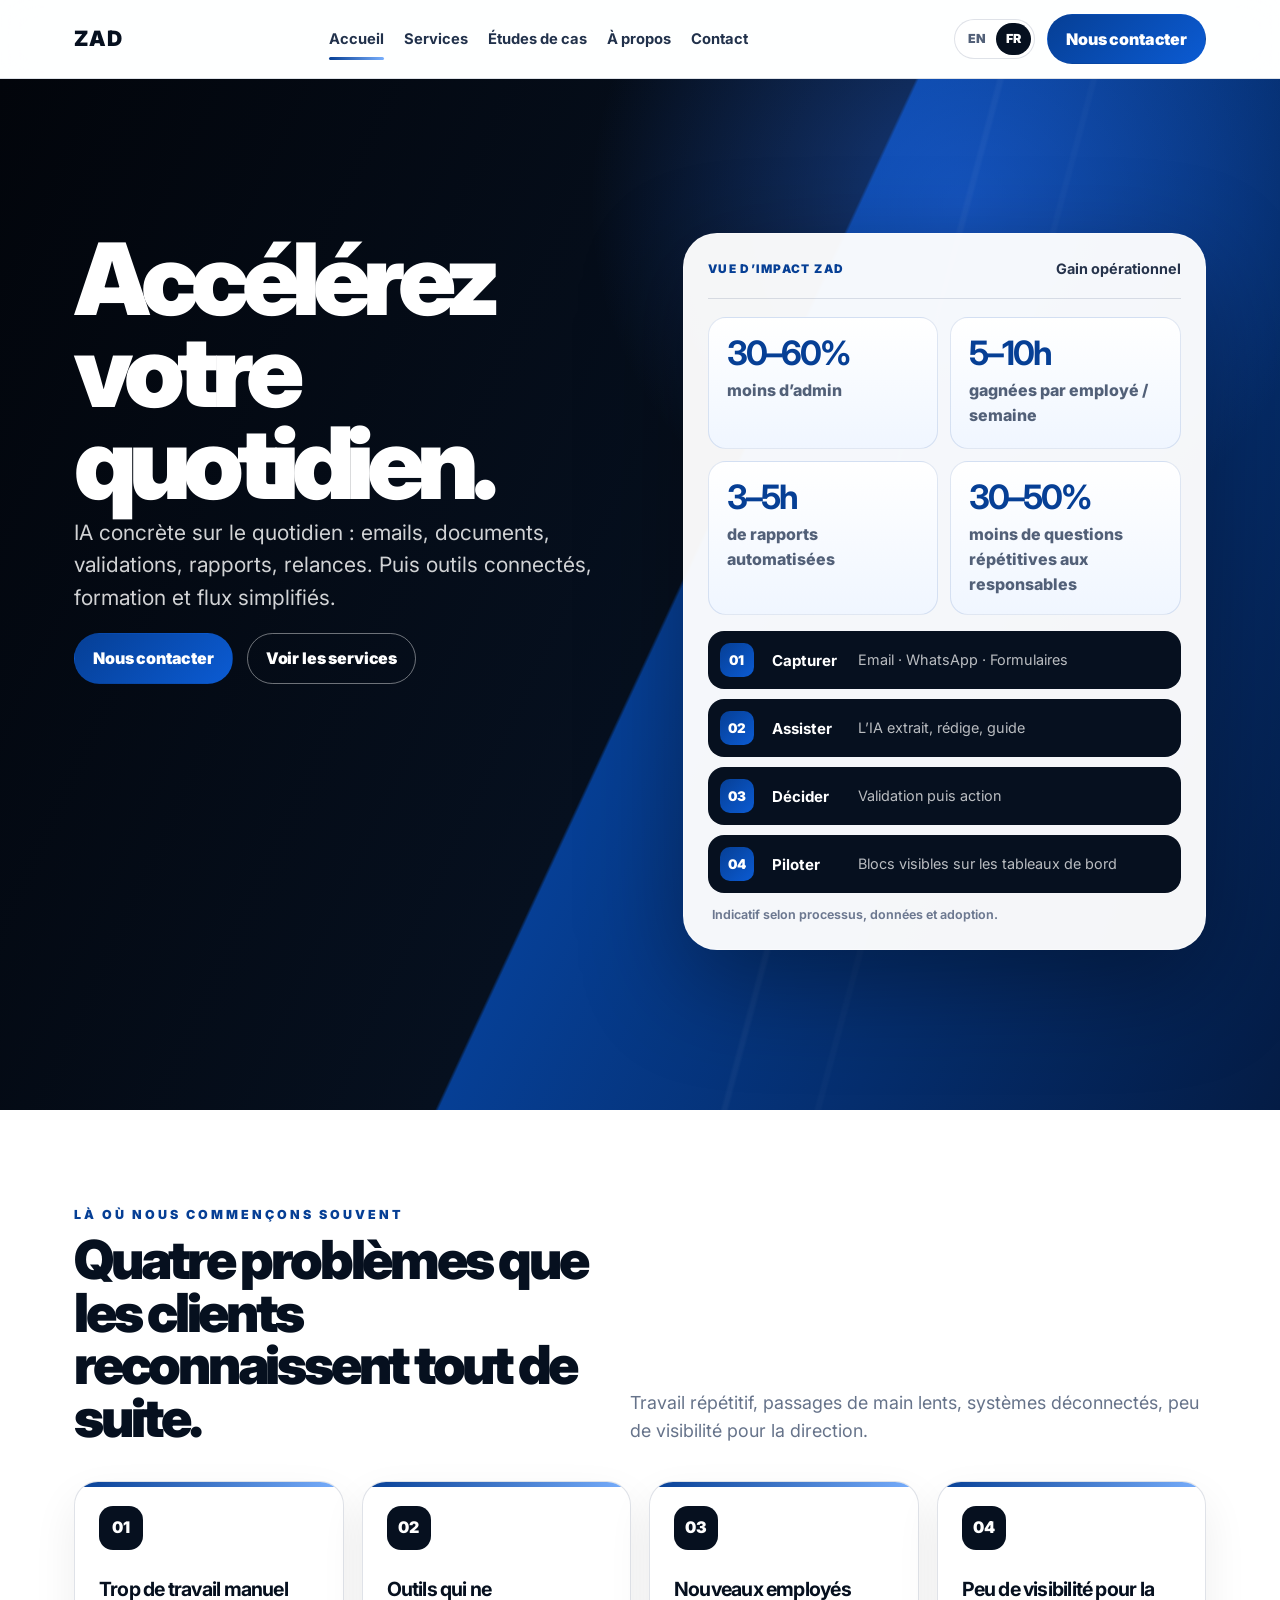
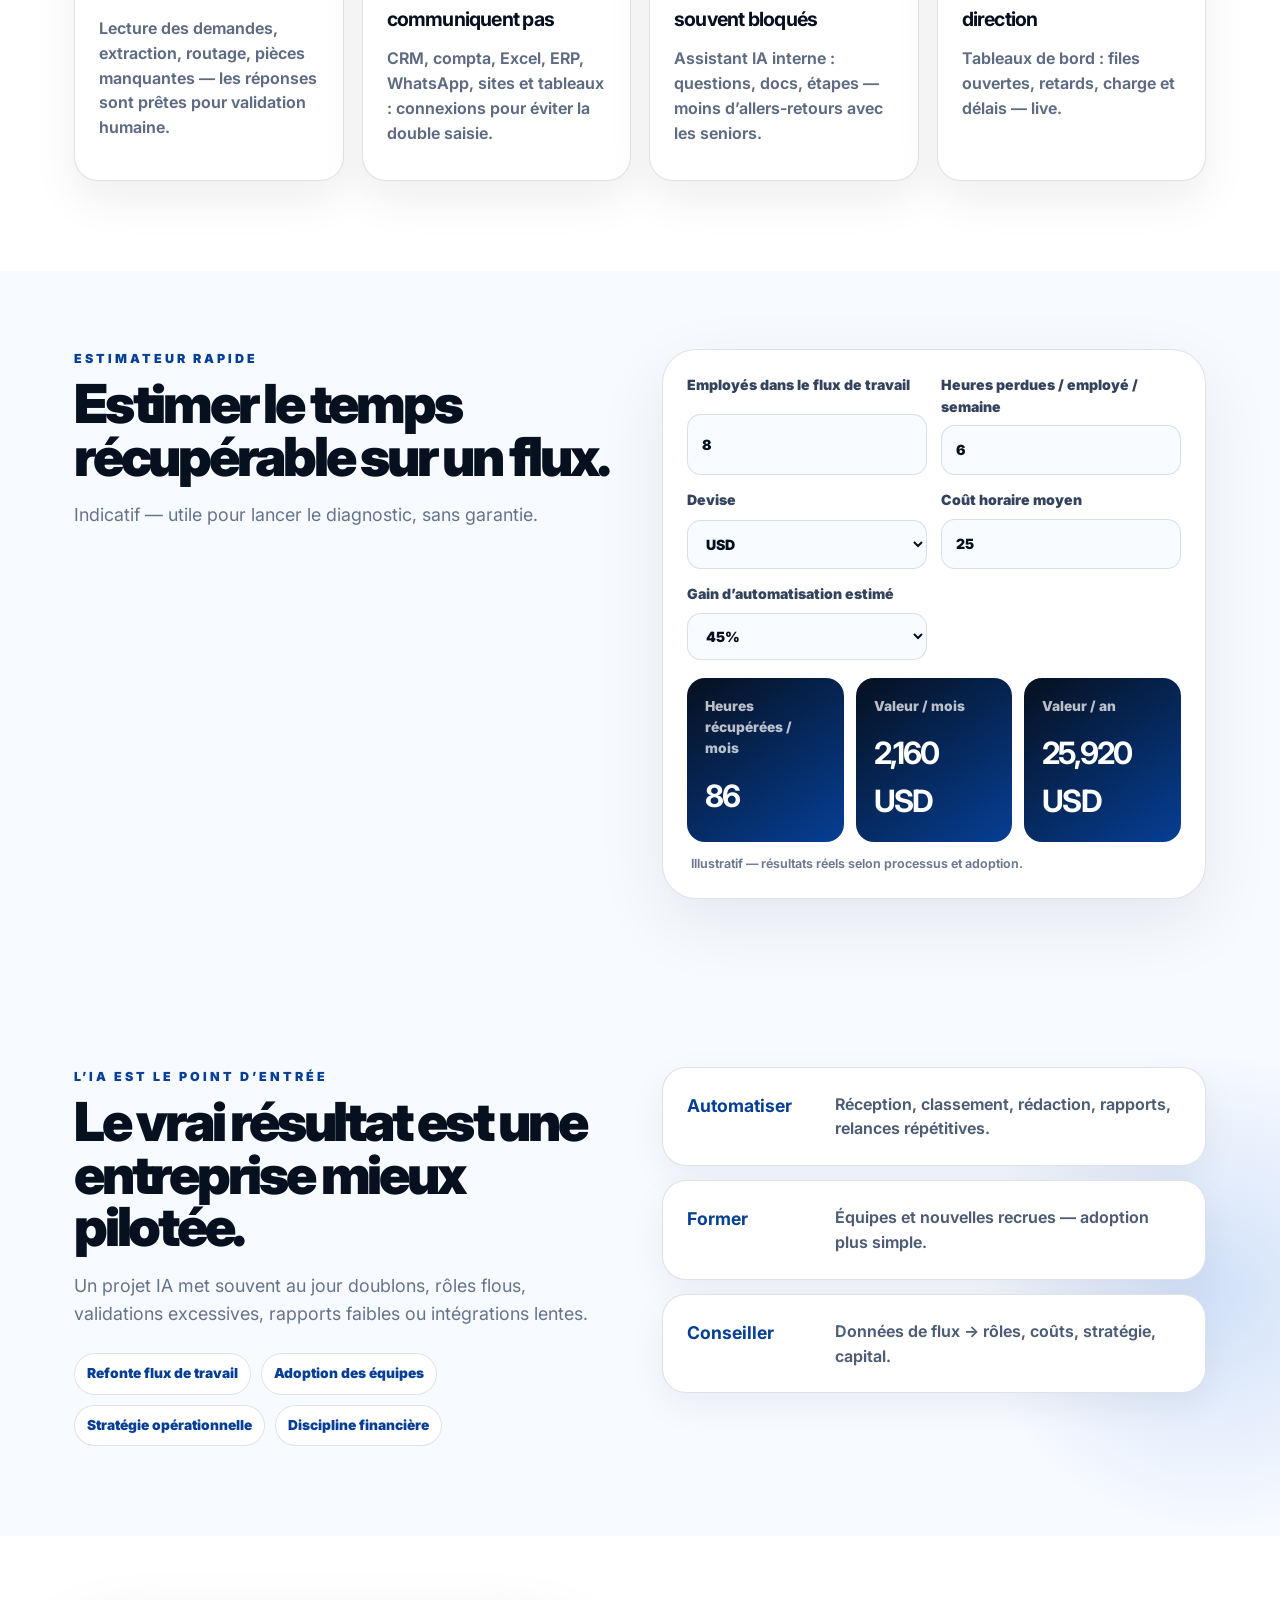
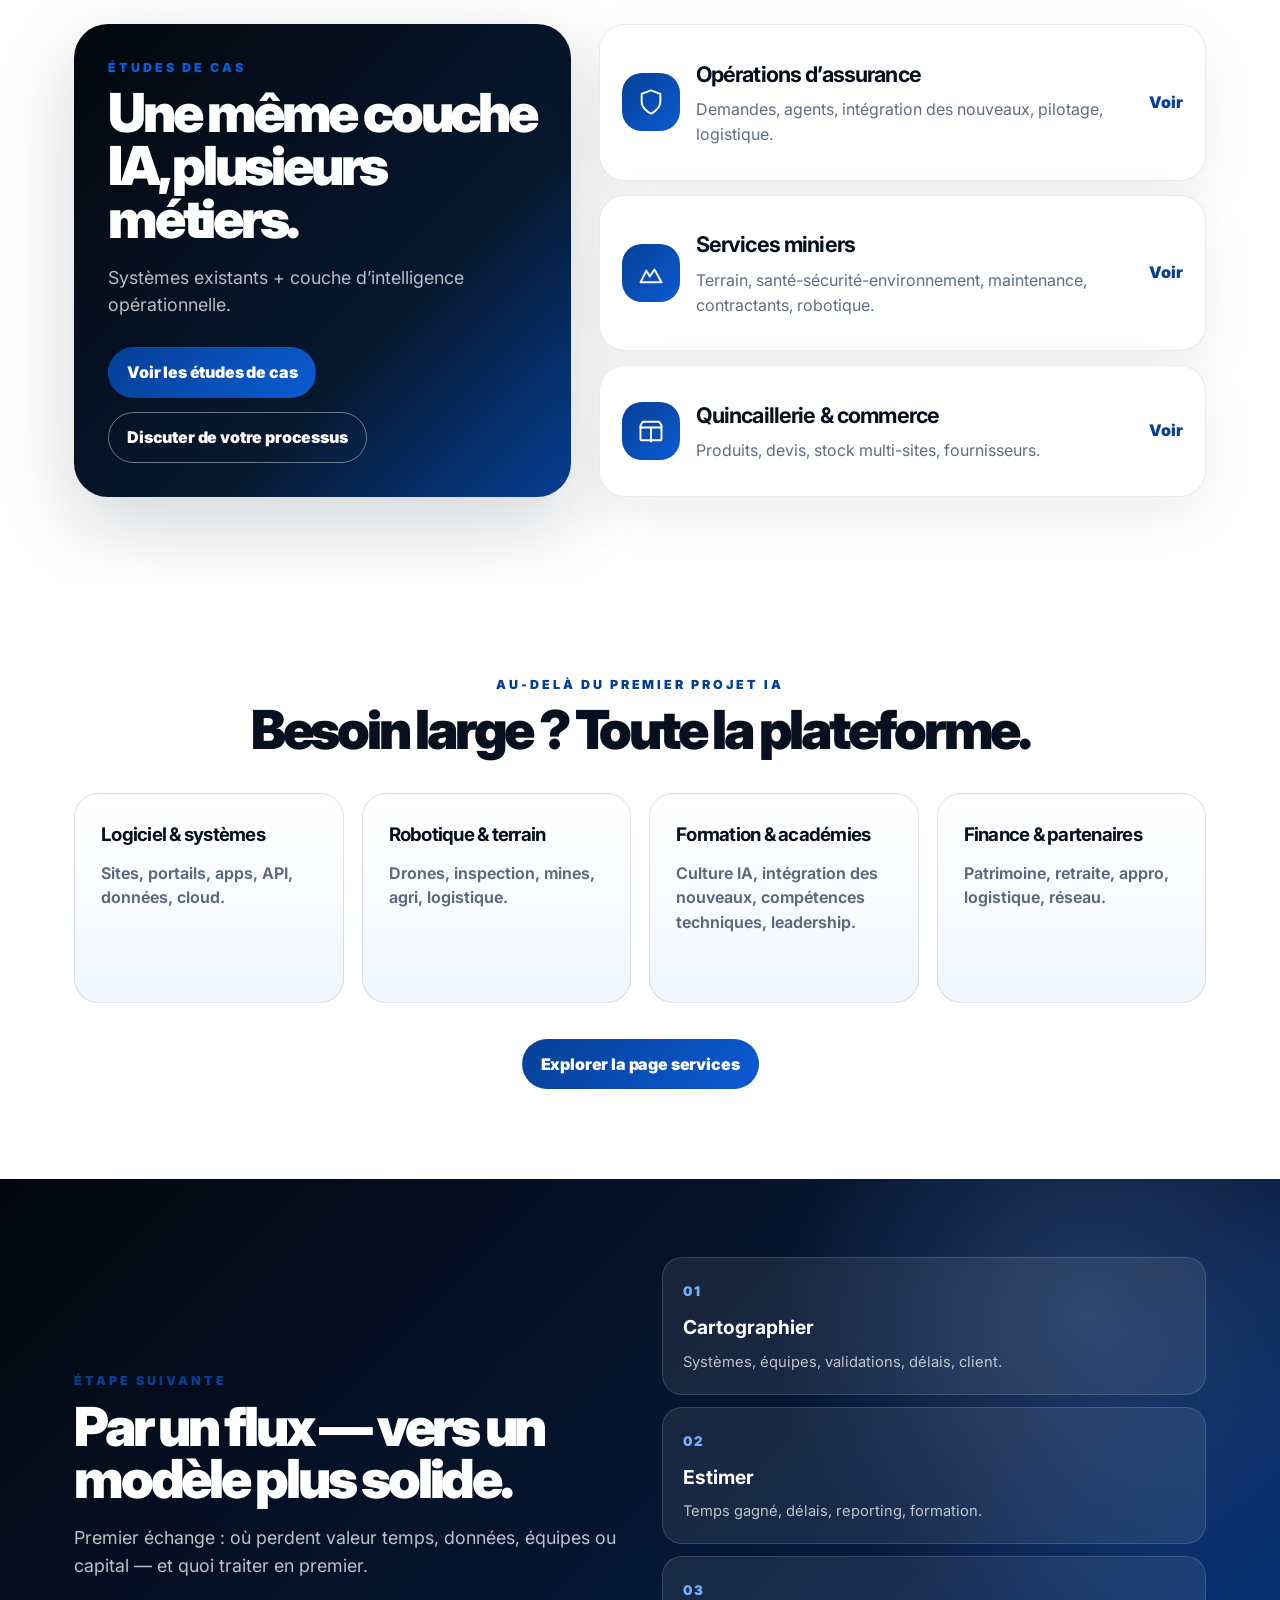
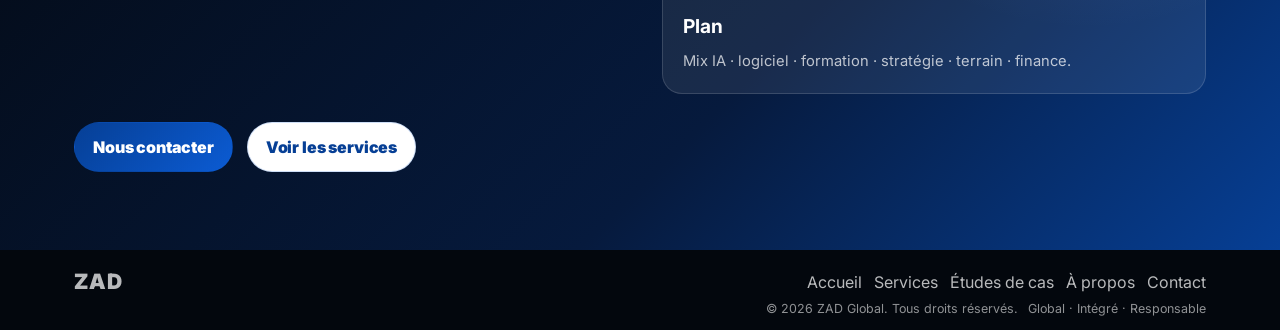
==== commit 87de2291: "Fix about mobile CSS, soften principles panel, unify asset cache bust Co-authored-by: Cursor <cursor" ====
--- a/fr/index.html
+++ b/fr/index.html
@@ -9,7 +9,7 @@
 <link href="https://fonts.googleapis.com" rel="preconnect"/>
 <link crossorigin="" href="https://fonts.gstatic.com" rel="preconnect"/>
 <link href="https://fonts.googleapis.com/css2?family=Inter:wght@500;650;700;800;900&amp;display=swap" rel="stylesheet"/>
-<link href="../styles.css" rel="stylesheet"/>
+<link href="../styles.css?v=20260512" rel="stylesheet"/>
 </head>
 <body><header class="site-header">
 <div class="container navbar">
@@ -162,4 +162,4 @@
 <div class="footer-bottom"><span>© 2026 ZAD Global. Tous droits réservés.</span><span>Global · Intégré · Responsable</span></div>
 </div>
 </footer>
-<script src="../script.js"></script></body></html>+<script src="../script.js?v=20260512"></script></body></html>
--- a/styles.css
+++ b/styles.css
@@ -17,7 +17,9 @@
 }
 
 * { box-sizing: border-box; }
-html { scroll-behavior: smooth; }
+/* Keep native form controls (select, etc.) in light styling even when the OS prefers dark mode.
+   Without this, Chrome/Edge/Safari can paint white text and system blue on selects while the layout stays light — often seen only on live hosts when testers use dark OS theme. */
+html { scroll-behavior: smooth; color-scheme: light; }
 body {
   margin: 0;
   font-family: Inter, ui-sans-serif, system-ui, -apple-system, BlinkMacSystemFont, "Segoe UI", sans-serif;
@@ -910,7 +912,7 @@
 
 
 /* V5 homepage refinement */
-.hero-v5 .v5-hero-inner { grid-template-columns: 1fr .92fr; min-height: 720px; }
+.hero-v5 .v5-hero-inner { grid-template-columns: 1fr .92fr; min-height: 720px; align-items: start; }
 .hero-v5 .hero-copy > h1:first-child { margin-top: 0; margin-bottom: 14px; }
 .hero-v5 .hero-copy > .lede { margin: 0; }
 .hero-v5 h1 { font-size: clamp(3.25rem, 7.8vw, 6.6rem); max-width: 780px; }
@@ -1572,6 +1574,13 @@
 .guided-intake-form.is-contact-success-hidden {
   display: none !important;
 }
+/* Required * is wrapped in <abbr title="…"> for a short tooltip; browsers still draw abbr’s default
+   dotted underline, which sits right under * and reads like stray dots. The star is enough visually. */
+.guided-intake-form label abbr[title] {
+  text-decoration: none;
+  border-bottom: none;
+  cursor: help;
+}
 .contact-intake-success {
   display: none;
   border-radius: 34px;
@@ -1597,6 +1606,10 @@
 }
 .intake-studio.contact-success-state .intake-brief-panel {
   display: none;
+}
+/* Fixed mobile brief sheet uses higher-specificity display:flex; hide it on success too. */
+body.is-mobile-device .contact-workspace-v14 .intake-studio.contact-success-state .intake-brief-panel {
+  display: none !important;
 }
 .form-submit-note.form-submit-note--error {
   color: #b42318;
@@ -1654,6 +1667,7 @@
   padding: 13px 14px;
   font: inherit;
   font-size: 0.97rem;
+  line-height: 1.45;
   color: var(--ink);
   background: linear-gradient(180deg, #eef5ff 0%, #f8fbff 100%);
   outline: none;
@@ -1665,16 +1679,38 @@
   min-width: 0;
   border: 1px solid rgba(11, 91, 211, 0.22);
   border-radius: 14px;
-  padding: 13px 14px;
-  padding-right: 36px;
+  padding: 13px 40px 13px 14px;
   font: inherit;
   font-size: 0.97rem;
+  line-height: 1.45;
   color: var(--ink);
   outline: none;
-  transition: border-color 0.18s ease, box-shadow 0.18s ease, background 0.18s ease;
+  cursor: pointer;
+  appearance: none;
+  -webkit-appearance: none;
+  -moz-appearance: none;
+  background-color: #f8fbff;
+  /* Match text inputs: ice gradient + site chevron (avoids native OS styling clashes). */
+  background-image:
+    url("data:image/svg+xml,%3Csvg xmlns='http://www.w3.org/2000/svg' width='16' height='16' viewBox='0 0 16 16'%3E%3Cpath fill='none' stroke='%23063f95' stroke-width='1.65' stroke-linecap='round' stroke-linejoin='round' d='M4 6.25L8 10.25L12 6.25'/%3E%3C/svg%3E"),
+    linear-gradient(180deg, #eef5ff 0%, #f8fbff 100%);
+  background-position: right 12px center, 0 0;
+  background-size: 16px 16px, 100% 100%;
+  background-repeat: no-repeat, no-repeat;
+  transition: border-color 0.18s ease, box-shadow 0.18s ease, background 0.18s ease, color 0.18s ease;
+}
+.contact-workspace-v14 select::-ms-expand {
+  display: none;
+}
+.contact-workspace-v14 select:invalid {
+  color: #8b97ab;
+}
+.contact-workspace-v14 select:valid {
+  color: var(--ink);
 }
 .contact-workspace-v14 input::placeholder,
-.contact-workspace-v14 textarea::placeholder {
+.contact-workspace-v14 textarea::placeholder,
+.contact-workspace-v14 .contact-country-combobox-field::placeholder {
   color: #8b97ab;
   opacity: 1;
 }
@@ -1688,33 +1724,152 @@
   box-shadow: 0 0 0 3px rgba(11, 91, 211, 0.12);
   background: #fff;
 }
+.contact-workspace-v14 .contact-country-combobox-field:focus-visible {
+  border-color: rgba(11, 91, 211, 0.45);
+  box-shadow: 0 0 0 3px rgba(11, 91, 211, 0.12);
+  background: #fff;
+}
 .contact-workspace-v14 select:focus-visible {
   border-color: rgba(11, 91, 211, 0.45);
   box-shadow: 0 0 0 3px rgba(11, 91, 211, 0.12);
+  color: var(--ink);
   background-color: #fff;
-  background-image:
-    linear-gradient(45deg, transparent 50%, var(--blue) 50%),
-    linear-gradient(135deg, var(--blue) 50%, transparent 50%);
-  background-position:
-    calc(100% - 18px) calc(50% - 3px),
-    calc(100% - 13px) calc(50% - 3px);
-  background-size: 5px 5px, 5px 5px;
+  background-image: url("data:image/svg+xml,%3Csvg xmlns='http://www.w3.org/2000/svg' width='16' height='16' viewBox='0 0 16 16'%3E%3Cpath fill='none' stroke='%23063f95' stroke-width='1.65' stroke-linecap='round' stroke-linejoin='round' d='M4 6.25L8 10.25L12 6.25'/%3E%3C/svg%3E");
+  background-position: right 12px center;
+  background-size: 16px 16px;
   background-repeat: no-repeat;
 }
-.contact-workspace-v14 select {
+/* Searchable country combobox (top row): panel matches intake cards; field matches text inputs. */
+.contact-workspace-v14 .contact-country-combobox {
+  width: 100%;
+  max-width: 100%;
+  min-width: 0;
+}
+.contact-workspace-v14 .contact-country-combobox-inner {
+  position: relative;
+  width: 100%;
+  max-width: 100%;
+  min-width: 0;
+}
+.contact-workspace-v14 .contact-country-combobox-inner--open .contact-country-combobox-field {
+  border-color: rgba(11, 91, 211, 0.38);
+  box-shadow: 0 0 0 3px rgba(11, 91, 211, 0.1);
+  background: #fff;
+}
+.contact-workspace-v14 .contact-country-combobox-field {
+  width: 100%;
+  max-width: 100%;
+  min-width: 0;
+  border: 1px solid rgba(11, 91, 211, 0.22);
+  border-radius: 14px;
+  padding: 13px 14px;
+  padding-right: 44px;
+  font: inherit;
+  font-size: 0.97rem;
+  line-height: 1.45;
+  color: var(--ink);
+  background: linear-gradient(180deg, #eef5ff 0%, #f8fbff 100%);
+  outline: none;
+  color-scheme: light;
+  transition: border-color 0.18s ease, box-shadow 0.18s ease, background 0.18s ease;
+}
+.contact-workspace-v14 .contact-country-combobox-toggle {
+  position: absolute;
+  right: 3px;
+  top: 50%;
+  z-index: 3;
+  display: grid;
+  place-items: center;
+  width: 38px;
+  height: 38px;
+  margin: 0;
+  padding: 0;
+  border: 0;
+  border-radius: 11px;
+  background: transparent;
+  color: var(--blue);
   cursor: pointer;
-  appearance: none;
-  background-color: #f8fbff;
-  background-image:
-    linear-gradient(45deg, transparent 50%, var(--blue) 50%),
-    linear-gradient(135deg, var(--blue) 50%, transparent 50%),
-    linear-gradient(180deg, #eef5ff 0%, #f8fbff 100%);
-  background-position:
-    calc(100% - 18px) calc(50% - 3px),
-    calc(100% - 13px) calc(50% - 3px),
-    0 0;
-  background-size: 5px 5px, 5px 5px, 100% 100%;
-  background-repeat: no-repeat;
+  transform: translateY(-50%);
+  transition: background 0.15s ease, color 0.15s ease, box-shadow 0.15s ease;
+}
+.contact-workspace-v14 .contact-country-combobox-toggle:hover {
+  background: rgba(11, 91, 211, 0.09);
+}
+.contact-workspace-v14 .contact-country-combobox-toggle:focus-visible {
+  outline: none;
+  box-shadow: 0 0 0 2px rgba(11, 91, 211, 0.35);
+}
+.contact-workspace-v14 .contact-country-combobox-toggle svg {
+  display: block;
+  transition: transform 0.2s ease;
+}
+.contact-workspace-v14 .contact-country-combobox-inner--open .contact-country-combobox-toggle svg {
+  transform: rotate(180deg);
+}
+.contact-workspace-v14 .contact-country-combobox-field.contact-country-combobox-field--error {
+  border-color: rgba(180, 35, 24, 0.55);
+  box-shadow: 0 0 0 3px rgba(180, 35, 24, 0.12);
+}
+.contact-workspace-v14 .contact-country-combobox-panel {
+  position: absolute;
+  left: 0;
+  right: 0;
+  top: calc(100% + 6px);
+  z-index: 60;
+  margin: 0;
+  padding: 6px;
+  list-style: none;
+  max-height: min(52vh, 320px);
+  overflow-y: auto;
+  overflow-x: hidden;
+  border-radius: 16px;
+  border: 1px solid rgba(11, 91, 211, 0.18);
+  background: #fff;
+  box-shadow:
+    0 14px 40px rgba(6, 16, 31, 0.1),
+    0 6px 20px rgba(6, 63, 149, 0.08);
+  -webkit-overflow-scrolling: touch;
+}
+.contact-workspace-v14 .contact-country-combobox-panel li {
+  margin: 0;
+  padding: 0;
+}
+.contact-workspace-v14 .contact-country-combobox-option {
+  display: block;
+  width: 100%;
+  text-align: left;
+  border: 0;
+  border-radius: 12px;
+  padding: 10px 12px;
+  margin: 0;
+  font: inherit;
+  font-size: 0.95rem;
+  font-weight: 650;
+  color: var(--ink);
+  background: transparent;
+  cursor: pointer;
+  transition: background 0.14s ease, color 0.14s ease;
+}
+.contact-workspace-v14 .contact-country-combobox-option:hover,
+.contact-workspace-v14 .contact-country-combobox-option:focus-visible {
+  background: linear-gradient(135deg, rgba(11, 91, 211, 0.08), rgba(122, 174, 252, 0.12));
+  color: var(--blue);
+  outline: none;
+}
+.contact-workspace-v14 .contact-country-combobox-option.is-highlighted {
+  background: linear-gradient(135deg, rgba(11, 91, 211, 0.1), rgba(122, 174, 252, 0.16));
+  color: var(--blue);
+}
+.contact-workspace-v14 .contact-country-combobox-empty {
+  padding: 12px 10px;
+  font-size: 0.9rem;
+  font-weight: 650;
+  color: #5c6d85;
+  text-align: center;
+}
+.contact-workspace-v14 select option {
+  color: var(--ink);
+  background-color: #fff;
 }
 .contact-workspace-v14 .contact-reach-hint.field-note {
   margin-top: 0 !important;
@@ -1724,6 +1879,12 @@
   color: #34435d !important;
   font-size: 0.88rem;
   font-weight: 650;
+}
+.contact-workspace-v14 .contact-reach-hint.field-note.contact-reach-hint--alert {
+  color: #9f1d16 !important;
+  background: rgba(180, 35, 24, 0.09);
+  border-color: rgba(180, 35, 24, 0.45);
+  font-weight: 800;
 }
 .contact-workspace-v14 .deep-intake-panels .contact-fieldset {
   position: relative;
@@ -1884,8 +2045,13 @@
 
 /* v14: cross-lane guided request workspace */
 .contact-workspace-v14 .intake-studio {
-  grid-template-columns: minmax(0, 1.7fr) minmax(340px, .72fr);
-  gap: 28px;
+  /* Wider form, narrower preview column; brief aligned to outer edge for a bit of extra form room. */
+  grid-template-columns: minmax(0, 2.1fr) minmax(260px, 0.5fr);
+  gap: 26px;
+}
+.contact-workspace-v14 .intake-brief-panel {
+  max-width: 380px;
+  justify-self: end;
 }
 .contact-workspace-v14 .intake-studio.contact-success-state {
   grid-template-columns: 1fr;
@@ -1918,9 +2084,10 @@
 }
 .intake-tabs-v14 button {
   min-height: 76px;
+  min-width: 0;
   text-align: left;
   display: grid;
-  grid-template-columns: 1fr auto;
+  grid-template-columns: minmax(0, 1fr) auto;
   grid-template-areas: "title count" "desc count";
   align-items: center;
   gap: 2px 12px;
@@ -1963,12 +2130,16 @@
 }
 .intake-tabs-v14 button span {
   grid-area: title;
+  min-width: 0;
+  overflow-wrap: break-word;
   font-weight: 950;
   letter-spacing: -0.02em;
   line-height: 1.05;
 }
 .intake-tabs-v14 button small {
   grid-area: desc;
+  min-width: 0;
+  overflow-wrap: break-word;
   color: rgba(6,16,31,.56);
   font-size: .72rem;
   line-height: 1.25;
@@ -1981,6 +2152,8 @@
   place-items: center;
   width: 28px;
   height: 28px;
+  min-width: 28px;
+  justify-self: end;
   border-radius: 999px;
   background: rgba(11,91,211,.10);
   color: var(--blue);
@@ -2006,9 +2179,14 @@
   border: 1px solid rgba(6,63,149,.10);
   color: #3d4f68;
   line-height: 1.45;
+  min-width: 0;
+  max-width: 100%;
+  overflow-wrap: break-word;
 }
 .intake-helper-row span {
   flex: 0 0 auto;
+  width: fit-content;
+  max-width: 100%;
   background: var(--blue);
   color: #fff;
   border-radius: 999px;
@@ -2018,10 +2196,62 @@
   letter-spacing: .08em;
   font-weight: 950;
 }
-.intake-helper-row strong { font-size: .94rem; }
+.intake-helper-row strong {
+  flex: 1 1 0%;
+  font-size: .94rem;
+  min-width: 0;
+  max-width: 100%;
+  overflow-wrap: break-word;
+}
+/* Lane tabs beside detail panel on wide screens; contact basics follow after. */
+.contact-workspace-v14 .intake-lanes-workspace {
+  display: grid;
+  gap: 18px;
+  margin-bottom: 20px;
+  align-items: start;
+}
+@media (min-width: 1100px) {
+  .contact-workspace-v14 .intake-lanes-workspace {
+    grid-template-columns: minmax(240px, 300px) minmax(0, 1fr);
+    gap: 24px;
+  }
+  .contact-workspace-v14 .intake-lanes-rail {
+    position: sticky;
+    top: 88px;
+    align-self: start;
+  }
+  .contact-workspace-v14 .intake-lanes-rail .intake-tabs-v14.intake-choice-grid {
+    grid-template-columns: 1fr;
+    margin-bottom: 12px;
+  }
+  .contact-workspace-v14 .intake-lanes-rail .intake-helper-row {
+    margin-bottom: 0;
+  }
+}
+.contact-workspace-v14 .intake-lanes-rail {
+  min-width: 0;
+  max-width: 100%;
+}
+.contact-workspace-v14 .intake-lanes-detail {
+  min-width: 0;
+}
 .contact-basics-v14 { grid-template-columns: repeat(3, minmax(0, 1fr)); }
-.multi-chip-grid-v14 { grid-template-columns: repeat(4, minmax(0, 1fr)); }
-.multi-chip-grid-v14 .choice-chip {
+/* Top requestor row: keep the fourth field from sitting in a single narrow column that lines up with the lane tabs below. */
+.contact-workspace-v14 .form-grid.contact-requestor-top.contact-basics-v14 {
+  margin-bottom: 22px;
+}
+@media (min-width: 901px) {
+  .contact-workspace-v14 .form-grid.contact-requestor-top.contact-basics-v14 > div:last-child {
+    grid-column: 1 / -1;
+    min-width: 0;
+  }
+}
+/* Avoid 4 skinny columns when the detail pane is narrow (split rail + panel). */
+.contact-workspace-v14 .multi-chip-grid-v14 {
+  grid-template-columns: repeat(auto-fit, minmax(min(100%, 220px), 1fr));
+}
+.contact-workspace-v14 .multi-chip-grid-v14 .choice-chip {
+  min-width: 0;
   min-height: 58px;
   align-items: flex-start;
   line-height: 1.22;
@@ -2083,15 +2313,31 @@
 .evidence-card-v14 li + li { margin-top: 8px; }
 @media (max-width: 1180px) {
   .contact-workspace-v14 .intake-studio { grid-template-columns: 1fr; }
+  .contact-workspace-v14 .intake-brief-panel {
+    max-width: none;
+    justify-self: stretch;
+  }
   .intake-brief-panel-v14 { position: relative; top: auto; grid-template-columns: repeat(2, minmax(0, 1fr)); }
   .live-brief-card-v14 { grid-column: 1 / -1; }
 }
 @media (max-width: 900px) {
-  .intake-tabs-v14, .contact-basics-v14, .multi-chip-grid-v14 { grid-template-columns: repeat(2, minmax(0, 1fr)); }
+  .intake-tabs-v14, .contact-basics-v14 { grid-template-columns: repeat(2, minmax(0, 1fr)); }
 }
 @media (max-width: 620px) {
-  .intake-tabs-v14, .contact-basics-v14, .multi-chip-grid-v14, .intake-brief-panel-v14 { grid-template-columns: 1fr; }
-  .intake-helper-row { display: grid; }
+  .intake-tabs-v14, .contact-basics-v14, .intake-brief-panel-v14 { grid-template-columns: 1fr; }
+  .contact-workspace-v14 .multi-chip-grid-v14 {
+    grid-template-columns: 1fr;
+  }
+  /* Was display:grid, which stretched the “Cumul / Cumulative” pill to full width (solid blue bar). */
+  .intake-helper-row {
+    display: flex;
+    flex-direction: column;
+    align-items: flex-start;
+  }
+  .intake-helper-row strong {
+    width: 100%;
+    max-width: 100%;
+  }
 }
 
 /* v15 — richer tabbed cases page */
@@ -2864,6 +3110,17 @@
   }
 }
 
+/* Mobile: less vertical padding under sticky header on inner pages */
+@media (max-width: 720px) {
+  .page-hero {
+    padding: 48px 0 42px;
+  }
+
+  section.page-hero.compact-hero {
+    padding: 44px 0 40px;
+  }
+}
+
 /* v22: readability pass for mobile and dense text blocks */
 @media (max-width: 900px) {
   h1, .h1 {
@@ -2913,7 +3170,6 @@
 
   .intake-tabs-v14,
   .contact-basics-v14,
-  .multi-chip-grid-v14,
   .multi-chip-grid {
     grid-template-columns: 1fr 1fr;
   }
@@ -3078,7 +3334,6 @@
 
   .intake-tabs-v14,
   .contact-basics-v14,
-  .multi-chip-grid-v14,
   .multi-chip-grid,
   .manager-metrics-row,
   .case-hero-metrics,
@@ -3344,11 +3599,7 @@
   }
 }
 
-/* Company / About — sticky section jumps, denser stats/partners, snap testimonials */
-.company-mobile-nav {
-  display: none;
-}
-
+/* Company / About — in-page anchors clear sticky header; denser stats/partners, snap testimonials */
 @media (max-width: 720px) {
   .about-page #company-overview,
   .about-page #company-numbers,
@@ -3357,52 +3608,8 @@
     scroll-margin-top: calc(84px + env(safe-area-inset-top, 0px));
   }
 
-  .about-page .company-mobile-nav {
-    display: block;
-    position: sticky;
-    top: calc(78px + env(safe-area-inset-top, 0px));
-    z-index: 34;
-    margin: 0;
-    padding: 0;
-    background: rgba(255, 255, 255, 0.94);
-    border-bottom: 1px solid var(--line);
-    box-shadow: 0 10px 28px rgba(6, 16, 31, 0.06);
-    backdrop-filter: blur(14px);
-    -webkit-backdrop-filter: blur(14px);
-  }
-
-  .about-page .company-mobile-nav-inner {
-    display: flex;
-    flex-wrap: nowrap;
-    gap: 8px;
-    padding-top: 10px;
-    padding-bottom: 12px;
-    overflow-x: auto;
-    -webkit-overflow-scrolling: touch;
-    overscroll-behavior-x: contain;
-    scrollbar-width: thin;
-  }
-
-  .about-page .company-mobile-nav-inner a {
-    flex: 0 0 auto;
-    padding: 8px 14px;
-    border-radius: 999px;
-    border: 1px solid rgba(6, 63, 149, 0.18);
-    background: #fff;
-    font-size: 0.78rem;
-    font-weight: 850;
-    color: var(--ink);
-    white-space: nowrap;
-    letter-spacing: -0.01em;
-  }
-
-  .about-page .company-mobile-nav-inner a:active {
-    background: #eef5ff;
-    border-color: rgba(11, 91, 211, 0.35);
-  }
-
   .about-page .page-hero {
-    padding: 52px 0 44px;
+    padding: 40px 0 38px;
   }
 
   .about-page .page-hero h1 {
@@ -3429,21 +3636,83 @@
   }
 
   .about-page .company-principles-section .principles-panel {
-    padding: 22px 18px;
+    width: 100%;
+    max-width: 100%;
+    margin: 0;
+    border-radius: 24px;
+    box-shadow: 0 18px 50px rgba(6, 16, 31, 0.18);
+    padding: 22px 20px 24px;
+  }
+
+  .about-page .company-principles-section .principles-panel::before {
+    display: none;
+  }
+
+  .about-page .company-principles-section .principles-head {
+    position: relative;
+    z-index: 2;
+    flex-direction: column;
+    align-items: flex-start;
+    gap: 8px;
+    margin-bottom: 22px;
+  }
+
+  .about-page .company-principles-section .principles-head strong {
+    max-width: 100%;
+    text-align: left;
   }
 
   .about-page .company-principles-section .principle-core {
-    width: 136px;
-    height: 136px;
-    margin-bottom: 16px;
+    display: grid;
+    place-items: center;
+    text-align: center;
+    width: auto;
+    min-width: 0;
+    height: auto;
+    max-width: 16rem;
+    margin: 0 auto 16px;
+    padding: 14px 18px 16px;
+    box-sizing: border-box;
+    border-radius: 18px;
+    box-shadow: 0 12px 32px rgba(0, 0, 0, 0.2);
   }
 
   .about-page .company-principles-section .principle-core span {
-    font-size: 2rem;
+    font-size: 1.85rem;
   }
 
   .about-page .company-principles-section .principle-core small {
-    font-size: 0.78rem;
+    font-size: 0.74rem;
+    line-height: 1.3;
+    margin-top: 4px;
+    max-width: 14em;
+    margin-left: auto;
+    margin-right: auto;
+  }
+
+  .about-page .company-principles-section .principle-grid {
+    grid-template-columns: 1fr;
+    gap: 10px;
+    border: none;
+    background: transparent;
+    overflow: visible;
+  }
+
+  .about-page .company-principles-section .principle-grid article {
+    border-radius: 16px;
+    border: 1px solid rgba(255, 255, 255, 0.12);
+    background: rgba(255, 255, 255, 0.07);
+    padding: 14px 16px 15px;
+    box-shadow: none;
+  }
+
+  .about-page .company-principles-section .principle-grid h3 {
+    margin: 4px 0 5px;
+  }
+
+  .about-page .company-principles-section .principle-grid p {
+    font-size: 0.9rem;
+    line-height: 1.45;
   }
 
   .about-page .stats-card {
@@ -3524,6 +3793,10 @@
 
 /* v23: dedicated mobile version for Solutions map sections */
 @media (max-width: 760px) {
+  .hero-v5 .v5-hero-inner {
+    min-height: auto;
+  }
+
   .hero-v5 .hero-copy {
     max-width: 100%;
   }
@@ -3780,6 +4053,7 @@
   }
 
   .contact-workspace-v14 .intake-helper-row {
+    display: flex;
     flex-direction: column;
     align-items: flex-start;
     gap: 8px;
@@ -3787,6 +4061,8 @@
   }
 
   .contact-workspace-v14 .intake-helper-row strong {
+    width: 100%;
+    max-width: 100%;
     font-size: 0.86rem;
     line-height: 1.42;
   }
@@ -3836,19 +4112,20 @@
     gap: 0;
   }
 
+  body.is-mobile-device .contact-workspace-v14 .guided-intake-form .intake-lanes-workspace {
+    order: 3;
+    display: flex;
+    flex-direction: column;
+    gap: 0;
+    margin-bottom: 16px;
+  }
+
   body.is-mobile-device .contact-workspace-v14 .guided-intake-form .intake-choice-grid {
-    order: 1;
     margin-bottom: 4px;
   }
 
-  body.is-mobile-device .contact-workspace-v14 .guided-intake-form .intake-helper-row {
-    order: 2;
-  }
-
   body.is-mobile-device .contact-workspace-v14 .guided-intake-form .intake-panels {
-    order: 3;
     margin-top: 4px;
-    margin-bottom: 16px;
     scroll-margin-top: 72px;
   }
 
@@ -3874,15 +4151,27 @@
 body.is-mobile-device .contact-workspace-v14 .intake-studio,
 body.is-mobile-device .contact-workspace-v14 .intake-main-panel,
 body.is-mobile-device .contact-workspace-v14 .guided-intake-form.contact-form-mobile-flow,
+body.is-mobile-device .contact-workspace-v14 .guided-intake-form .intake-lanes-workspace,
+body.is-mobile-device .contact-workspace-v14 .intake-lanes-rail,
+body.is-mobile-device .contact-workspace-v14 .intake-helper-row,
 body.is-mobile-device .contact-workspace-v14 .deep-intake-panels,
 body.is-mobile-device .contact-workspace-v14 .contact-basics,
 body.is-mobile-device .contact-workspace-v14 .contact-form-tail {
   min-width: 0;
   max-width: 100%;
 }
-body.is-mobile-device .contact-workspace-v14,
+/* Clip horizontal bleed on the section only. Avoid clipping .intake-studio: iOS can interfere with nested
+   overflow-x scrollers inside clipped ancestors, hiding the last lane tabs (Finance / General). */
+body.is-mobile-device .contact-workspace-v14 {
+  overflow-x: hidden;
+}
+@supports (overflow: clip) {
+  body.is-mobile-device .contact-workspace-v14 {
+    overflow-x: clip;
+  }
+}
 body.is-mobile-device .contact-workspace-v14 .intake-studio {
-  overflow-x: clip;
+  overflow-x: visible;
 }
 /* Do not set overflow-x hidden/clip on this panel: paired with visible-y it becomes overflow-y:auto in CSS and
    can trap touch scrolling and break scroll-to-section on iOS. Horizontal overflow is contained via min-width:0 + lane row. */
@@ -3951,6 +4240,7 @@
 body.is-mobile-device .contact-workspace-v14 .contact-mobile-stepper li.is-current .contact-step-jump {
   color: var(--blue);
 }
+body.is-mobile-device .contact-workspace-v14 .guided-intake-form .intake-lanes-workspace,
 body.is-mobile-device .contact-workspace-v14 .guided-intake-form .intake-choice-grid,
 body.is-mobile-device .contact-workspace-v14 .guided-intake-form .intake-panels,
 body.is-mobile-device .contact-workspace-v14 .guided-intake-form .contact-basics,
@@ -4015,28 +4305,22 @@
   color: #30415c;
   min-height: 1.35em;
 }
+/* Two-column grid: all six lanes visible without horizontal swipe; grid avoids flex % calc quirks on some hosts/WebViews. */
 body.is-mobile-device .contact-workspace-v14 .intake-tabs-v14.intake-choice-grid {
-  display: flex;
-  flex-wrap: nowrap;
-  overflow-x: auto;
+  display: grid;
+  grid-template-columns: repeat(2, minmax(0, 1fr));
   gap: 10px;
   padding: 4px 2px 10px;
+  padding-inline-end: max(2px, env(safe-area-inset-right, 0px));
   margin-bottom: 8px;
-  -webkit-overflow-scrolling: touch;
-  scroll-snap-type: x mandatory;
-  scrollbar-width: thin;
   min-width: 0;
   width: 100%;
   max-width: 100%;
   box-sizing: border-box;
-  overscroll-behavior-x: contain;
-}
-body.is-mobile-device .contact-workspace-v14 .intake-tabs-v14.intake-choice-grid::-webkit-scrollbar {
-  height: 4px;
 }
 body.is-mobile-device .contact-workspace-v14 .intake-tabs-v14.intake-choice-grid button {
-  flex: 0 0 min(78vw, 230px);
-  scroll-snap-align: start;
+  min-width: 0;
+  width: 100%;
   min-height: 58px;
 }
 body.is-mobile-device .contact-workspace-v14 .contact-submit-zone {
